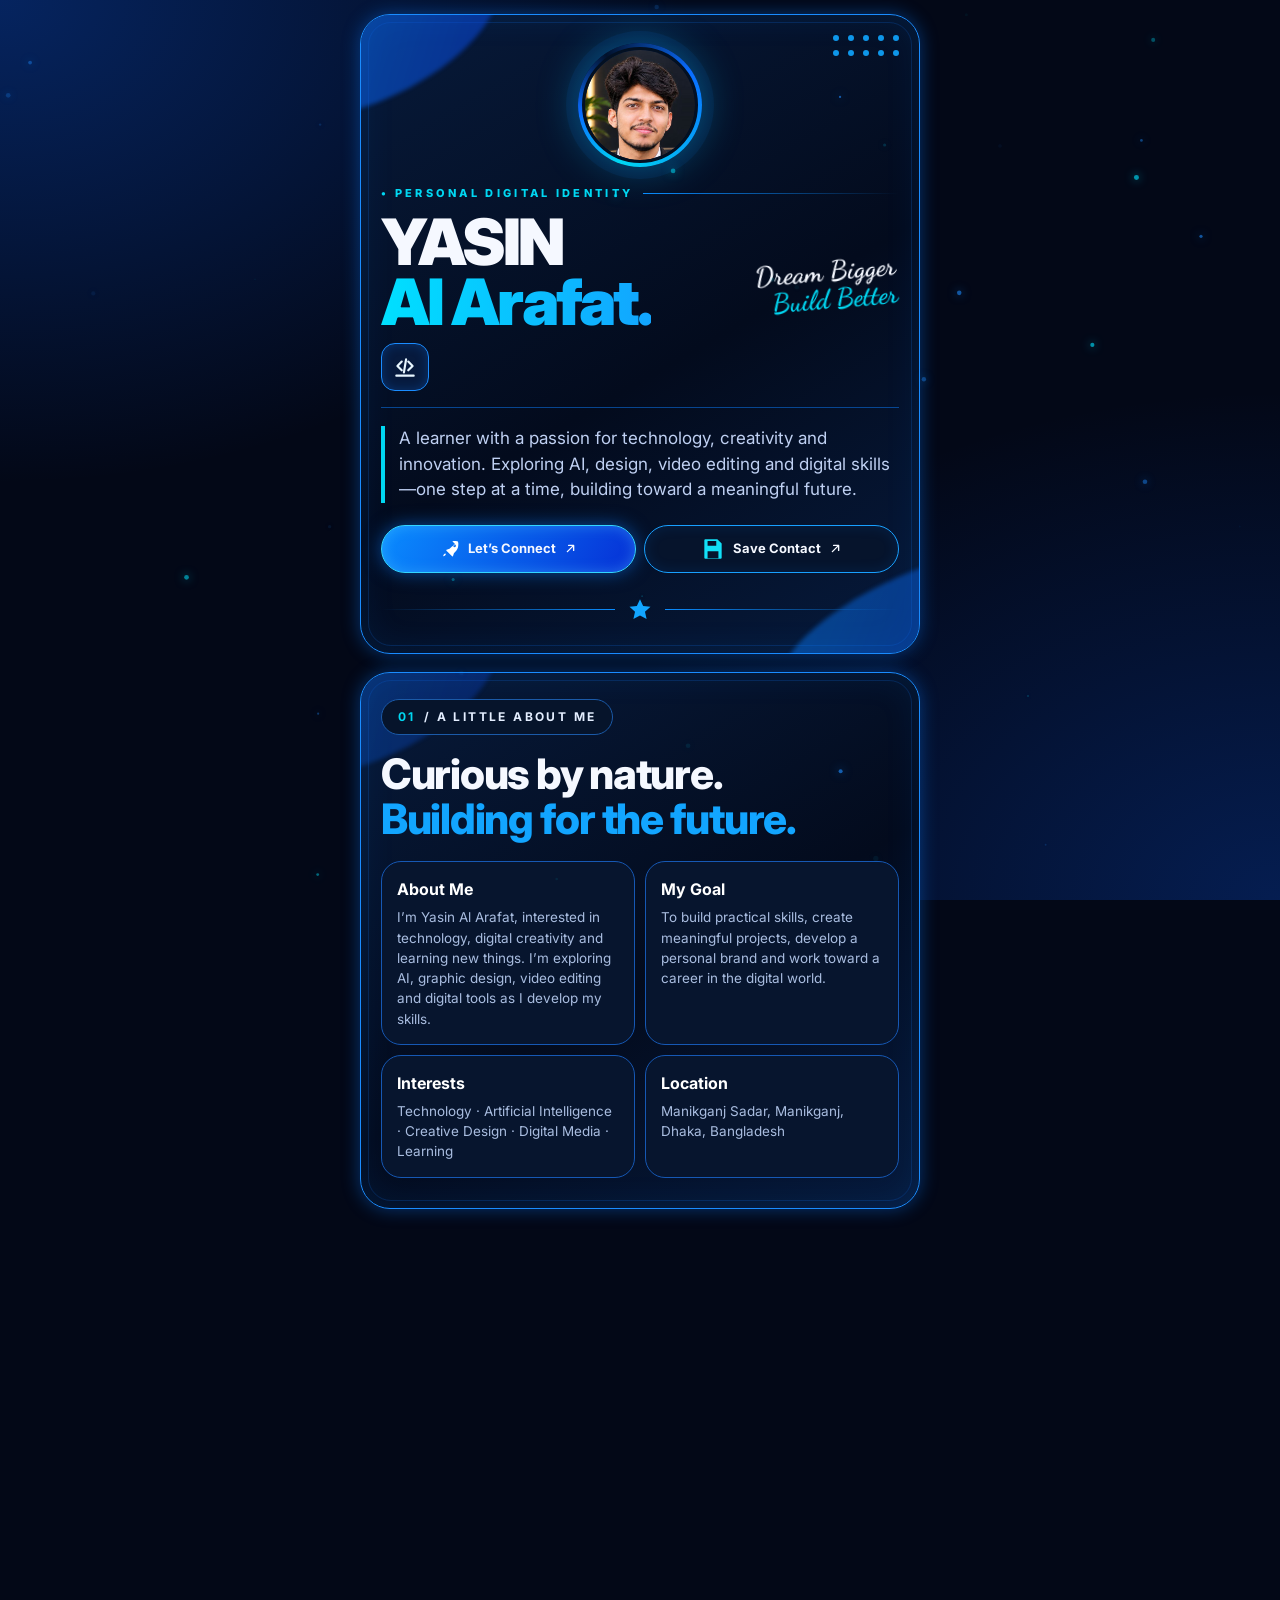
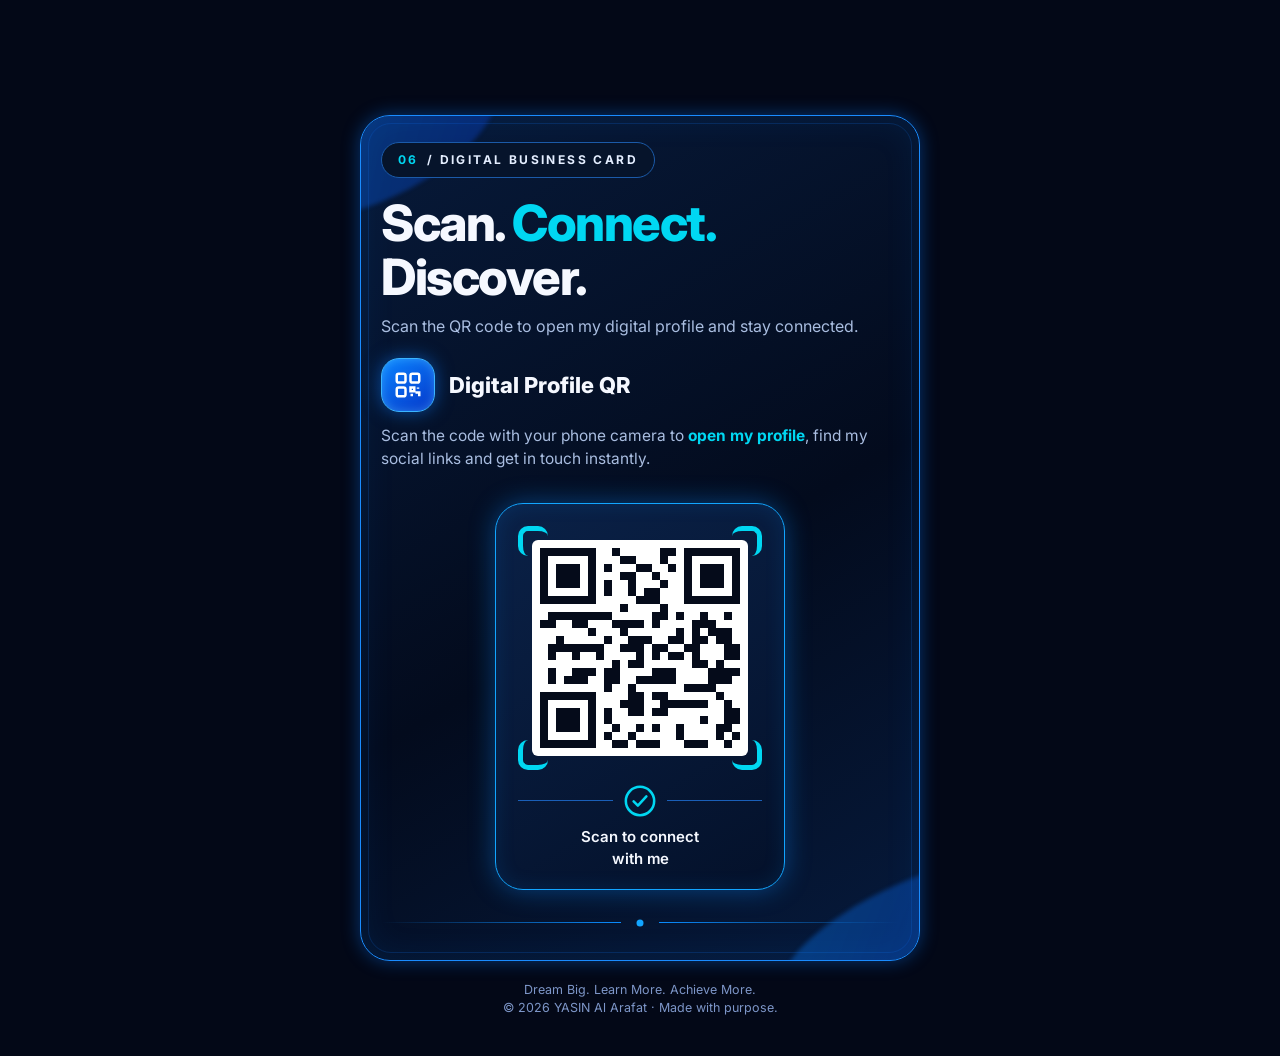
==== index.html @ b32b222a "Rename YASIN Al Arafat — Digital Profile.html to index.html" ====
<!doctype html>
<html lang="en">
<head>
<meta charset="utf-8">
<meta name="viewport" content="width=device-width, initial-scale=1, viewport-fit=cover">
<meta name="theme-color" content="#030817">
<meta name="color-scheme" content="dark">
<title>YASIN Al Arafat — Digital Profile</title>
<script>document.documentElement.className='js'</script>
<link rel="stylesheet" href="https://fonts.googleapis.com/css2?family=Inter:wght@400;500;600;700;800;900&family=Dancing+Script:wght@600;700&family=Noto+Sans+Bengali:wght@500;700&display=swap">
<style>
:root{color-scheme:dark;box-sizing:border-box;padding-top:env(safe-area-inset-top,0px);padding-bottom:env(safe-area-inset-bottom,0px);
--bg:#030817;--text:#f5f8ff;--muted:#a9bde0;--blue:#087bff;--cyan:#00d7f2;--line:#0f6be0;--r:30px}
html{scroll-behavior:smooth;scroll-padding-top:env(safe-area-inset-top,0px)}
*{box-sizing:border-box}
body{margin:0;color:var(--text);font-family:Inter,system-ui,-apple-system,"Segoe UI",Roboto,Arial,sans-serif;line-height:1.5;overflow-x:hidden;
background:radial-gradient(ellipse at 0% 0%,#0a5cf055,transparent 38%),radial-gradient(ellipse at 100% 100%,#0a58f044,transparent 40%),var(--bg);background-attachment:fixed}
a{color:inherit;text-decoration:none}button{font:inherit;color:inherit}
.wrap{width:min(560px,calc(100% - 22px));margin:0 auto;padding:14px 0 30px}
.card{position:relative;overflow:hidden;margin:0 0 18px;border:1.5px solid #1a8cff;border-radius:var(--r);
background:linear-gradient(150deg,#071a3a 0%,#030b1d 55%,#061a3c 100%);padding:26px 20px 30px;
box-shadow:0 0 18px #0a7bff66,inset 0 0 36px #0a7bff1c}
.card:before{content:"";position:absolute;inset:7px;border:1px solid #0e5dc844;border-radius:calc(var(--r) - 7px);pointer-events:none}
.wave{position:absolute;pointer-events:none;border-radius:50%;background:linear-gradient(135deg,#0a84ff,#0a3fd8);filter:blur(2px);opacity:.55}
.w1{width:260px;height:120px;left:-110px;top:-40px;transform:rotate(-28deg)}
.w2{width:300px;height:110px;right:-150px;bottom:-30px;transform:rotate(-24deg);opacity:.45}
.dots{position:absolute;right:20px;top:20px;display:grid;grid-template-columns:repeat(5,6px);gap:9px;pointer-events:none}
.dots i{width:6px;height:6px;border-radius:50%;background:#10a6ff;opacity:.9}
.z{position:relative;z-index:1}
/* hero */
.avatar-ring{width:124px;height:124px;margin:2px auto 18px;border-radius:50%;display:grid;place-items:center;
background:conic-gradient(from 200deg,#00d7f2,#0a6cff,#02112b 35%,#0a6cff 60%,#00d7f2);padding:4px;box-shadow:0 0 0 12px #0a7bff14,0 0 40px #00bfff66}
.avatar{width:100%;height:100%;border-radius:50%;background:radial-gradient(circle at 35% 25%,#13294d,#050d1f 70%);display:grid;place-items:center;border:3px solid #031022}
.avatar{overflow:hidden}.avatar img{width:100%;height:100%;object-fit:cover;border-radius:50%;display:block}
.eyebrow{display:flex;align-items:center;gap:10px;color:var(--cyan);font-weight:800;letter-spacing:.3em;font-size:11px;text-transform:uppercase}
.eyebrow:after{content:"";flex:1;height:1.5px;background:linear-gradient(90deg,#0a8cff,transparent)}
h1{margin:10px 0 0;font-size:clamp(34px,11.2vw,64px);line-height:.95;font-weight:900;letter-spacing:-.045em;flex:none}
.namerow{display:flex;align-items:flex-end;justify-content:space-between;gap:4px}
h1 span{display:block;color:var(--cyan);background:linear-gradient(90deg,#00e0ff,#12a5ff);-webkit-background-clip:text;background-clip:text;-webkit-text-fill-color:transparent}
.slogan{font-family:"Dancing Script",cursive;font-weight:700;font-size:clamp(15px,4.8vw,27px);line-height:1.05;text-align:right;transform:rotate(-5deg);margin:0 2px 18px 0;white-space:nowrap}
.slogan span{display:block;color:var(--cyan)}
.role{display:flex;align-items:center;gap:12px;font-weight:600;font-size:clamp(14px,4vw,17px);margin-top:10px;padding-bottom:16px;border-bottom:1.5px solid #0a62c8aa}
.role .ic{width:48px;height:48px;border-radius:14px;border:1.5px solid #1a8cff;background:#071a3d;display:grid;place-items:center;flex:none;box-shadow:inset 0 0 12px #0a7bff44}
.bio{border-left:4px solid var(--cyan);padding-left:14px;margin:18px 0 22px;color:#bfd0f2;font-size:clamp(14.5px,4vw,17px)}
.btns{display:grid;grid-template-columns:repeat(2,minmax(0,1fr));gap:8px}
.btn{display:flex;align-items:center;justify-content:center;gap:7px;min-width:0;white-space:nowrap;border:1.5px solid #18a0ff;border-radius:999px;padding:10px 8px;font-weight:700;font-size:13px;cursor:pointer;transition:.2s;background:#06142c;box-shadow:inset 0 0 14px #0a7bff22}
.btn:active,.btn:hover{transform:translateY(-2px);box-shadow:0 0 20px #0a7bffaa}
.btn.p{background:linear-gradient(120deg,#0a8cff,#0630d6);border-color:#33d6ff;box-shadow:0 0 18px #0a7bff88,inset 0 0 14px #5cdcff55}

.btn svg{flex:none}
.star{display:flex;align-items:center;gap:12px;margin-top:24px;color:var(--cyan)}
.star:before,.star:after{content:"";flex:1;height:1.5px;background:linear-gradient(90deg,transparent,#0a8cff)}
.star:after{background:linear-gradient(270deg,transparent,#0a8cff)}
/* sections */
.kicker{display:inline-flex;align-items:center;gap:8px;border:1.5px solid #1b5aa8;border-radius:999px;padding:8px 16px;font-size:12px;font-weight:700;letter-spacing:.2em;text-transform:uppercase;background:#06142b;color:#e4eeff}
.kicker b{color:var(--cyan);font-weight:700}
.head{display:flex;align-items:flex-start;gap:14px;margin:18px 0 6px}
.badge{width:62px;height:62px;border-radius:18px;background:linear-gradient(145deg,#0a84ff,#0636c9);display:grid;place-items:center;flex:none;box-shadow:0 0 18px #0a7bff88,inset 0 0 10px #66d6ff66;border:1px solid #3bb4ff}
h2{margin:0;font-size:clamp(30px,9vw,42px);line-height:1.08;letter-spacing:-.03em;font-weight:800}
h2 em{font-style:normal;color:#12a5ff}
.sub{color:#8fa9de;font-size:15px;margin:2px 0 0}
.grid{display:grid;grid-template-columns:repeat(2,minmax(0,1fr));gap:10px;margin-top:20px}
.tile{display:flex;align-items:center;gap:8px;min-width:0;min-height:56px;padding:9px 8px 9px 9px;border:1.5px solid #1658b4;border-radius:22px;background:linear-gradient(145deg,#0d2145,#061128);box-shadow:inset 0 0 14px #0a7bff1f;transition:.2s}
a.tile:hover,a.tile:active,button.tile:hover{border-color:#12d4ff;transform:translateY(-2px);box-shadow:0 0 16px #0a8cff66}
.tile .lg{width:44px;height:44px;border-radius:12px;display:grid;place-items:center;flex:none;overflow:hidden}
.tile .sep{width:1.5px;height:30px;background:#2a4f8c;flex:none}
.tile .nm{font-weight:700;font-size:clamp(12px,3.6vw,16px);white-space:nowrap;min-width:0;overflow:hidden;text-overflow:ellipsis}
.tile .ar{margin-left:auto;width:32px;height:32px;border-radius:50%;background:#0d2347;border:1px solid #1f4c93;display:grid;place-items:center;color:#8fd0ff;flex:none;font-size:15px}
.tile.off{opacity:.5}
.contact .tile{min-height:0;padding:7px 8px;border-radius:22px}
.contact .tile .lg{width:44px;height:44px;border-radius:13px}
.contact .tile .nm{font-size:clamp(13px,3.8vw,17px);white-space:normal;line-height:1.15}
.contact .ar{border-color:#2d66c0}
.plane{position:absolute;right:26px;top:70px;width:96px;opacity:.95;filter:drop-shadow(0 0 14px #0a8cff88)}
.foot{display:flex;align-items:center;gap:12px;margin-top:24px;color:var(--cyan)}
.foot:before,.foot:after{content:"";flex:1;height:1.5px;background:linear-gradient(90deg,transparent,#0a8cff)}
.foot:after{background:linear-gradient(270deg,transparent,#0a8cff)}
/* about */
.info{border:1.5px solid #1658b4;border-radius:20px;background:#07152e;padding:15px}
.info h3{margin:0 0 6px;font-size:16px;color:#fff}.info p{margin:0;color:var(--muted);font-size:13.5px}
/* qr */
.qrrow{display:grid;grid-template-columns:1fr;gap:18px;margin-top:20px}
.qrtitle{display:flex;align-items:center;gap:14px;font-weight:800;font-size:22px}
.qrtitle .badge{width:54px;height:54px}
.qrp{color:var(--muted);font-size:15.5px;margin:12px 0 14px}.qrp b{color:var(--cyan);font-weight:700}
.pill{display:flex;align-items:center;gap:12px;border:1.5px solid #1b5aa8;border-radius:999px;padding:11px 16px;background:#06142b;font-size:14.5px;margin-top:10px}
.pill b{color:var(--cyan);font-weight:700}
.qrbox{border:1.5px solid #12a5ff;border-radius:28px;padding:22px 22px 18px;background:linear-gradient(150deg,#0a2147,#04112a);box-shadow:0 0 26px #0a8cff66,inset 0 0 20px #0a8cff22;text-align:center;max-width:290px;margin:0 auto;width:100%}
.qrframe{position:relative;padding:14px;margin:0 auto}
.qrframe i{position:absolute;width:30px;height:30px;border:5px solid #00d7f2;border-radius:10px}
.qrframe i:nth-child(1){left:0;top:0;border-right:0;border-bottom:0}.qrframe i:nth-child(2){right:0;top:0;border-left:0;border-bottom:0}
.qrframe i:nth-child(3){left:0;bottom:0;border-right:0;border-top:0}.qrframe i:nth-child(4){right:0;bottom:0;border-left:0;border-top:0}
.qrframe svg{display:block;width:100%;background:#fff;border-radius:6px;padding:8px}
.ready{display:flex;align-items:center;gap:10px;margin:14px 0 8px;color:var(--cyan)}
.ready:before,.ready:after{content:"";flex:1;height:1.5px;background:#1a5fb8}
.qrbox p{margin:0;font-weight:600;font-size:15px}
.fnote{text-align:center;color:#7d96c8;font-size:12.5px;padding:2px 0 8px}
.toast{position:fixed;left:50%;bottom:calc(24px + env(safe-area-inset-bottom,0px));transform:translate(-50%,20px);opacity:0;pointer-events:none;background:#0e2a52;border:1px solid #2a86e0;padding:11px 18px;border-radius:14px;font-size:14px;z-index:9;transition:.25s}
.toast.on{opacity:1;transform:translate(-50%,0)}
@media(max-width:480px){.card{padding:22px 14px 26px}.tile .sep{display:none}.tile .lg{width:36px;height:36px;border-radius:10px}.tile .lg svg{max-width:80%;max-height:80%}.tile .ar{width:24px;height:24px}.tile .ar svg{width:13px;height:13px}.contact .tile{min-height:0}.contact .tile .lg{width:38px;height:38px}.badge{width:52px;height:52px}.btns .btn{font-size:12.5px;padding:10px 6px;gap:6px}.btn>svg:first-of-type{width:18px;height:18px}.btn>svg:last-of-type{width:11px;height:11px}.role{font-size:13px}.role .ic{width:40px;height:40px;border-radius:12px}.bio{font-size:13.5px}.plane{width:70px;top:64px;right:18px}}
#intro{position:fixed;inset:0;z-index:50;display:grid;place-items:center;background:radial-gradient(circle at 50% 42%,#0b2c6b,#030817 70%);animation:introOut .8s ease 2.1s forwards}
.ibox{text-align:center}
.ring{width:92px;height:92px;margin:0 auto 22px;border-radius:50%;border:4px solid #0a3d85;border-top-color:#00d7f2;border-right-color:#0a6cff;box-shadow:0 0 34px #0a8cff77;animation:spin 1s linear infinite}
.iname{font-size:30px;font-weight:900;letter-spacing:-.03em;animation:rise .8s ease .3s backwards}
.iname span{color:var(--cyan)}
.itag{font-family:"Dancing Script",cursive;font-size:21px;color:#a9d6ff;margin-top:4px;animation:rise .8s ease .7s backwards}
.js .card{opacity:0;transform:translateY(34px) scale(.98);transition:opacity .8s ease,transform .8s cubic-bezier(.2,.8,.2,1)}
.js .card.show{opacity:1;transform:none}
.card.show .tile,.card.show .info{animation:pop .6s cubic-bezier(.2,.8,.2,1) backwards;animation-delay:var(--d,0s)}
.card.show .eyebrow{animation:rise .7s ease .1s backwards}
.card.show h1{animation:rise .7s ease .25s backwards}
.card.show .slogan{animation:rise .8s ease .5s backwards}
.card.show .role{animation:rise .7s ease .6s backwards}
.card.show .bio{animation:rise .7s ease .75s backwards}
.card.show .btns{animation:rise .7s ease .9s backwards}
.avatar-ring{animation:pulse 3s ease-in-out infinite}
.dots i{animation:tw 2.4s ease-in-out infinite}.dots i:nth-child(odd){animation-delay:.7s}
.wave{animation:drift 9s ease-in-out infinite alternate}
.plane{animation:float 4s ease-in-out infinite}
.btn.p{position:relative;overflow:hidden}
.btn.p:after{content:"";position:absolute;top:0;left:-60%;width:40%;height:100%;background:linear-gradient(100deg,transparent,#ffffff55,transparent);transform:skewX(-20deg);animation:sheen 3.4s ease-in-out 2.8s infinite}
@keyframes spin{to{transform:rotate(360deg)}}
@keyframes introOut{to{opacity:0;visibility:hidden}}
@keyframes rise{from{opacity:0;translate:0 16px}}
@keyframes pop{from{opacity:0;transform:translateY(18px) scale(.94)}}
@keyframes pulse{0%,100%{box-shadow:0 0 0 10px #0a7bff14,0 0 30px #00bfff55}50%{box-shadow:0 0 0 18px #0a7bff0a,0 0 54px #00d7f2aa}}
@keyframes tw{50%{opacity:.25}}
@keyframes drift{to{translate:14px 10px}}
@keyframes float{50%{transform:translate(-6px,-9px) rotate(-3deg)}}
@keyframes sheen{0%{left:-60%}35%,100%{left:130%}}
@media(prefers-reduced-motion:reduce){*{animation-duration:.01ms!important;animation-delay:0s!important;animation-iteration-count:1!important;transition-duration:.01ms!important}#intro{display:none}}
#pt{position:fixed;inset:0;width:100%;height:100%;z-index:2;pointer-events:none}
.btn,.tile{position:relative;overflow:hidden;-webkit-tap-highlight-color:transparent;user-select:none}
.btn:active,.tile:active{transform:scale(.95)!important;transition-duration:.08s}
.rip{position:absolute;border-radius:50%;background:radial-gradient(circle,#9aeeffdd,#0a8cff66 55%,transparent 70%);transform:scale(0);animation:ripple .75s ease-out forwards;pointer-events:none}
.sp{position:fixed;width:6px;height:6px;margin:-3px 0 0 -3px;border-radius:50%;background:#00e0ff;box-shadow:0 0 9px #00d7f2,0 0 16px #0a8cff;pointer-events:none;z-index:40;animation:spark .7s ease-out forwards}
.go .ar,.go>svg:last-of-type{animation:arrowgo .55s ease}
.go .lg{animation:logo .55s ease}
.caret{display:inline-block;width:2px;height:1em;background:var(--cyan);margin-left:2px;vertical-align:-.12em;animation:blink .7s steps(1) infinite}
@keyframes ripple{to{transform:scale(1);opacity:0}}
@keyframes spark{to{transform:translate(var(--x),var(--y)) scale(0);opacity:0}}
@keyframes arrowgo{40%{transform:translate(8px,-8px) rotate(20deg);opacity:0}60%{transform:translate(-8px,8px);opacity:0}100%{transform:none;opacity:1}}
@keyframes logo{40%{transform:scale(1.2) rotate(-8deg)}100%{transform:none}}
@keyframes blink{50%{opacity:0}}
#sbar{position:fixed;left:0;right:0;top:env(safe-area-inset-top,0px);height:3px;z-index:45;transform-origin:0 50%;transform:scaleX(0);background:linear-gradient(90deg,#00d7f2,#0a6cff,#8a3cff);box-shadow:0 0 10px #00d7f2;pointer-events:none}
.js .card.above{transform:translateY(-34px) scale(.98)}
.avatar-ring{translate:0 calc(var(--sy,0)*-.06px)}
.dots{translate:0 calc(var(--sy,0)*.04px)}
.wave{rotate:calc(var(--sy,0)*.004deg)}
.iav{position:relative;width:132px;height:132px;margin:0 auto 22px}.iav img{position:absolute;inset:11px;width:calc(100% - 22px);height:calc(100% - 22px);border-radius:50%;object-fit:cover;box-shadow:0 0 30px #0a8cff88;animation:rise .8s ease .1s backwards}.iav .ring{position:absolute;inset:0;width:auto;height:auto;margin:0}
.namerow{position:relative;min-height:104px;cursor:pointer;-webkit-tap-highlight-color:transparent}
.sigbox{position:absolute;left:50%;top:50%;width:80%;max-width:340px;transform:translate(-50%,-50%);opacity:0;pointer-events:none;z-index:2}
.sigbox img{display:block;width:100%;height:auto;filter:drop-shadow(0 0 6px #00d7f2) drop-shadow(0 0 14px #0a8cff88);-webkit-mask:linear-gradient(90deg,#000 85%,transparent) left center/0% 100% no-repeat;mask:linear-gradient(90deg,#000 85%,transparent) left center/0% 100% no-repeat}
.namerow.signing .sigbox{opacity:1}
.namerow.signing .sigbox img{animation:wipe 2.2s cubic-bezier(.4,.1,.3,1) both}
.namerow.reveal .sigbox{animation:sigOut .8s ease forwards}
.js .namerow:not(.reveal):not(.done) h1,.js .namerow:not(.reveal):not(.done) .slogan{opacity:0;animation:failsafe 0s 9s forwards}
.namerow h1{transform-origin:left center}
.namerow.reveal h1{animation:nameIn 1s cubic-bezier(.2,.8,.2,1) backwards}
.namerow.reveal .slogan{animation:rise .8s ease .5s backwards}
@keyframes wipe{0%{-webkit-mask-size:0% 100%;mask-size:0% 100%}30%{-webkit-mask-size:35% 100%;mask-size:35% 100%}38%{-webkit-mask-size:36% 100%;mask-size:36% 100%}72%{-webkit-mask-size:92% 100%;mask-size:92% 100%}80%{-webkit-mask-size:94% 100%;mask-size:94% 100%}100%{-webkit-mask-size:135% 100%;mask-size:135% 100%}}
@keyframes sigOut{to{opacity:0;filter:blur(7px);transform:translate(-50%,-54%) scale(1.06)}}
@keyframes nameIn{from{opacity:0;transform:scale(1.1);filter:blur(10px)}}
@keyframes failsafe{to{opacity:1}}
</style>
</head>
<body>
<div id="intro"><div class="ibox"><div class="iav"><img id="iimg" alt=""><div class="ring"></div></div><div class="iname">YASIN <span>Al Arafat.</span></div><div class="itag">Dream Bigger · Build Better</div></div></div>
<svg width="0" height="0" style="position:absolute" aria-hidden="true">
<defs>
<linearGradient id="ig" x1="0" y1="1" x2="1" y2="0"><stop offset="0" stop-color="#feda75"/><stop offset=".3" stop-color="#fa7e1e"/><stop offset=".55" stop-color="#d62976"/><stop offset=".8" stop-color="#962fbf"/><stop offset="1" stop-color="#4f5bd5"/></linearGradient>
<symbol id="arr" viewBox="0 0 24 24"><path d="M7 17 17 7M9 7h8v8" fill="none" stroke="currentColor" stroke-width="2.2" stroke-linecap="round" stroke-linejoin="round"/></symbol>
</defs>
</svg>

<canvas id="pt"></canvas>
<div id="sbar"></div>
<div class="wrap">

<!-- 01 HERO -->
<section class="card" id="home">
<div class="wave w1"></div><div class="wave w2"></div>
<div class="dots"><i></i><i></i><i></i><i></i><i></i><i></i><i></i><i></i><i></i><i></i></div>
<div class="z">
<div class="avatar-ring"><div class="avatar"><img src="[data-uri]" alt="Yasin Al Arafat"></div></div>
<div class="eyebrow">• Personal Digital Identity</div>
<div class="namerow"><div class="sigbox" aria-hidden="true"><img alt="" src="[data-uri]"></div><h1>YASIN<span>Al Arafat.</span></h1><div class="slogan">Dream Bigger<span>Build Better</span></div></div>
<div class="role"><span class="ic"><svg width="26" height="26" viewBox="0 0 24 24" fill="none" stroke="#e8f6ff" stroke-width="2" stroke-linecap="round" stroke-linejoin="round"><path d="m9 8-4 4 4 4M15 8l4 4-4 4M13 6l-2 12" transform="translate(0 -1)"/><path d="M4 20h16"/></svg></span><span><span id="ty">Aspiring Digital Creator · Tech &amp; AI Enthusiast</span><span id="caret" class="caret" style="display:none"></span><span id="rest" style="visibility:hidden"></span></span></div>
<p class="bio">A learner with a passion for technology, creativity and innovation. Exploring AI, design, video editing and digital skills—one step at a time, building toward a meaningful future.</p>
<div class="btns">
<a class="btn p" href="#contact"><svg width="22" height="22" viewBox="0 0 24 24" fill="#fff"><path d="M14.5 3.5c3.2-.6 5.4-.3 6 .3.6.6.9 2.800.3 6-.4 2-1.500 3.800-3 5.300l-1.500 1.500-1.100 3.200c-.1.400-.6.500-.9.200l-2.300-2.300-1.600-1.600-2.300-2.300c-.3-.3-.2-.8.200-.9l3.200-1.100 1.500-1.500c1.500-1.500 3.300-2.600 5.300-3zM15.500 8.500a1.500 1.500 0 1 0 3 0 1.500 1.500 0 0 0-3 0zM7 17c-1.200.2-2.200 1.200-2.500 3 1.800-.3 2.800-1.300 3-2.500z"/></svg>Let’s Connect <svg width="15" height="15"><use href="#arr"/></svg></a>
<button class="btn bn" id="saveBtn" type="button"><svg width="26" height="26" viewBox="0 0 24 24" fill="#12e0f7"><path d="M5 3h11l4 4v13a1 1 0 0 1-1 1H5a1 1 0 0 1-1-1V4a1 1 0 0 1 1-1zm2 1.500V9h8V4.500zM7 14v6.500h10V14z"/><rect x="9" y="16" width="6" height="2" rx="1" fill="#06142c"/></svg>Save Contact <svg width="15" height="15"><use href="#arr"/></svg></button>
</div>
<div class="star"><svg width="26" height="26" viewBox="0 0 24 24" fill="#12a5ff"><path d="m12 2 2.900 6.300 6.800.7-5.100 4.600 1.500 6.800L12 17l-6.100 3.400 1.500-6.800L2.300 9l6.800-.7z"/></svg></div>
</div>
</section>

<!-- 01 ABOUT -->
<section class="card" id="about">
<div class="wave w1" style="opacity:.3"></div>
<div class="z">
<span class="kicker"><b>01</b> / A little about me</span>
<h2 style="margin-top:16px">Curious by nature.<br><em>Building for the future.</em></h2>
<div class="grid">
<div class="info"><h3>About Me</h3><p>I’m Yasin Al Arafat, interested in technology, digital creativity and learning new things. I’m exploring AI, graphic design, video editing and digital tools as I develop my skills.</p></div>
<div class="info"><h3>My Goal</h3><p>To build practical skills, create meaningful projects, develop a personal brand and work toward a career in the digital world.</p></div>
<div class="info"><h3>Interests</h3><p>Technology · Artificial Intelligence · Creative Design · Digital Media · Learning</p></div>
<div class="info"><h3>Location</h3><p>Manikganj Sadar, Manikganj, Dhaka, Bangladesh</p></div>
</div>
</div>
</section>

<!-- 02 SOCIAL -->
<section class="card" id="social">
<div class="wave w1" style="opacity:.35"></div>
<div class="z">
<span class="kicker"><b>02</b> / Find me online</span>
<div class="head"><span class="badge"><svg width="34" height="34" viewBox="0 0 24 24" fill="none" stroke="#fff" stroke-width="2.200" stroke-linecap="round"><path d="M10 14a4.500 4.500 0 0 0 6.400 0l3-3a4.500 4.500 0 0 0-6.400-6.400l-1 1M14 10a4.500 4.500 0 0 0-6.400 0l-3 3a4.500 4.500 0 0 0 6.400 6.400l1-1"/></svg></span>
<div><h2>Social <em style="color:#12c4ff">Connections</em></h2></div></div>
<p class="sub">Available social links open your profiles. More networks can be added whenever you like.</p>
<div class="grid">
<a class="tile" href="https://www.facebook.com/share/1AK2K56yq4/" target="_blank" rel="noopener"><span class="lg" style="background:#0a6cff"><svg width="30" height="30" viewBox="0 0 24 24" fill="#fff"><path d="M14 8V6.500c0-.7.200-1 1.100-1H17V2h-2.800C11.300 2 10 3.700 10 6v2H8v3.500h2V22h4v-10.500h2.700L17 8z"/></svg></span><span class="sep"></span><span class="nm">Facebook</span><span class="ar"><svg width="16" height="16"><use href="#arr"/></svg></span></a>
<a class="tile" href="https://www.instagram.com/tox.ninja?lqvp=MXRqenZwNGNoZWtpcg==" target="_blank" rel="noopener"><span class="lg" style="background:url('data:image/svg+xml;utf8,') ,#d62976"><svg width="44" height="44" viewBox="0 0 44 44"><rect width="44" height="44" fill="url(#ig)"/><rect x="10" y="10" width="24" height="24" rx="7" fill="none" stroke="#fff" stroke-width="2.800"/><circle cx="22" cy="22" r="5.500" fill="none" stroke="#fff" stroke-width="2.800"/><circle cx="29.500" cy="14.500" r="1.800" fill="#fff"/></svg></span><span class="sep"></span><span class="nm">Instagram</span><span class="ar"><svg width="16" height="16"><use href="#arr"/></svg></span></a>
<a class="tile" href="https://www.tiktok.com/@tox.ninja1?_r=1&amp;_t=ZS-9Bbh54ozWbc" target="_blank" rel="noopener"><span class="lg" style="background:#050505"><svg width="28" height="28" viewBox="0 0 24 24"><path d="M16.500 3c.3 2.300 1.600 3.700 4 3.900v3c-1.400.1-2.700-.3-4-1.100v6.200c0 5-5.400 6.800-8.400 3.900-2.100-2.100-1.800-6.100 1.400-7.500.7-.3 1.500-.4 2.200-.3v3.200c-.8-.2-1.700-.1-2.200.6-.8 1 -.2 2.600 1.100 2.800 1.100.2 2.100-.6 2.100-1.800V3z" fill="#25f4ee" transform="translate(-.8 -.6)"/><path d="M16.500 3c.3 2.300 1.600 3.700 4 3.900v3c-1.400.1-2.700-.3-4-1.100v6.200c0 5-5.400 6.800-8.400 3.900-2.100-2.100-1.800-6.100 1.400-7.500.7-.3 1.500-.4 2.200-.3v3.200c-.8-.2-1.700-.1-2.200.6-.8 1-.2 2.600 1.100 2.800 1.100.2 2.100-.6 2.100-1.800V3z" fill="#fe2c55" transform="translate(.8 .6)"/><path d="M16.500 3c.3 2.300 1.600 3.700 4 3.900v3c-1.400.1-2.700-.3-4-1.100v6.200c0 5-5.400 6.800-8.400 3.900-2.100-2.100-1.800-6.100 1.400-7.500.7-.3 1.500-.4 2.200-.3v3.200c-.8-.2-1.700-.1-2.200.6-.8 1-.2 2.600 1.100 2.800 1.100.2 2.100-.6 2.100-1.800V3z" fill="#fff"/></svg></span><span class="sep"></span><span class="nm">TikTok</span><span class="ar"><svg width="16" height="16"><use href="#arr"/></svg></span></a>
<a class="tile" href="https://www.youtube.com/@KoutuhEx" target="_blank" rel="noopener"><span class="lg" style="background:#f00"><svg width="26" height="26" viewBox="0 0 24 24" fill="#fff"><path d="M8 5.500v13l11-6.500z"/></svg></span><span class="sep"></span><span class="nm">YouTube</span><span class="ar"><svg width="16" height="16"><use href="#arr"/></svg></span></a>
<a class="tile" href="https://www.linkedin.com/in/md-yasin-042317438?utm_source=share_via&amp;utm_content=profile&amp;utm_medium=member_android" target="_blank" rel="noopener"><span class="lg" style="background:#0a74c9;color:#fff;font-weight:900;font-size:24px;letter-spacing:-.05em">in</span><span class="sep"></span><span class="nm">LinkedIn</span><span class="ar"><svg width="16" height="16"><use href="#arr"/></svg></span></a>
<a class="tile" href="https://t.me/mdy725" target="_blank" rel="noopener"><span class="lg" style="background:#1b9cf0"><svg width="28" height="28" viewBox="0 0 24 24" fill="#fff"><path d="M21 4 3 11l5.500 2L18 7l-8 7.500V19l3-3 4.500 3.300z"/></svg></span><span class="sep"></span><span class="nm">Telegram</span><span class="ar"><svg width="16" height="16"><use href="#arr"/></svg></span></a>
<div class="tile off"><span class="lg" style="background:#050505"><svg width="24" height="24" viewBox="0 0 24 24" fill="#fff"><path d="M17.800 3h3.100l-6.800 7.700L22 21h-6.200l-4.800-6.300L5.500 21H2.400l7.200-8.300L2 3h6.400l4.400 5.800zm-1.100 16.200h1.700L7.400 4.700H5.600z"/></svg></span><span class="sep"></span><span class="nm">X / Twitter</span><span class="ar"><svg width="16" height="16"><use href="#arr"/></svg></span></div>
<div class="tile off"><span class="lg" style="background:#5865f2"><svg width="30" height="30" viewBox="0 0 24 24" fill="#fff"><path d="M19.300 5.300A16 16 0 0 0 15.400 4l-.5 1a14 14 0 0 0-3.800 0l-.5-1a16 16 0 0 0-3.900 1.300C4.200 9 3.500 12.600 3.800 16.100a16 16 0 0 0 4.800 2.400l1-1.600c-.6-.2-1.100-.5-1.600-.8l.4-.3a11 11 0 0 0 9.200 0l.4.300c-.5.300-1 .6-1.600.8l1 1.600a16 16 0 0 0 4.800-2.400c.4-4-.7-7.500-2.900-10.800zM9.500 14c-.9 0-1.600-.8-1.600-1.800s.7-1.800 1.600-1.800 1.600.8 1.600 1.800-.7 1.800-1.600 1.800zm5 0c-.9 0-1.600-.8-1.600-1.800s.7-1.800 1.600-1.800 1.600.8 1.600 1.800-.7 1.800-1.600 1.800z"/></svg></span><span class="sep"></span><span class="nm">Discord</span><span class="ar"><svg width="16" height="16"><use href="#arr"/></svg></span></div>
<div class="tile off"><span class="lg" style="background:#050505"><svg width="30" height="30" viewBox="0 0 24 24" fill="#fff"><path d="M12 2a10 10 0 0 0-3.200 19.500c.5.100.7-.2.700-.5v-1.800c-2.800.6-3.400-1.200-3.400-1.200-.5-1.200-1.100-1.500-1.100-1.500-.9-.6.100-.6.100-.6 1 .1 1.500 1 1.500 1 .9 1.500 2.400 1.100 3 .8.100-.7.400-1.100.7-1.400-2.200-.3-4.600-1.100-4.600-5 0-1.100.4-2 1-2.700-.1-.3-.4-1.300.1-2.700 0 0 .8-.3 2.800 1a9.500 9.500 0 0 1 5 0c1.900-1.300 2.800-1 2.800-1 .6 1.400.2 2.400.1 2.700.6.700 1 1.600 1 2.700 0 3.900-2.400 4.700-4.600 5 .4.300.7.900.7 1.800v2.700c0 .3.200.6.700.5A10 10 0 0 0 12 2z"/></svg></span><span class="sep"></span><span class="nm">GitHub</span><span class="ar"><svg width="16" height="16"><use href="#arr"/></svg></span></div>
<div class="tile off"><span class="lg" style="background:#050505"><svg width="28" height="28" viewBox="0 0 24 24" fill="none" stroke="#fff" stroke-width="2" stroke-linecap="round"><path d="M17.500 11.500c-.3-3-2.100-4.500-5-4.500-3 0-5 2-5 5s2 5 5 5c2.500 0 3.800-1.200 3.800-2.800 0-2.500-3.600-2.800-5-1.600-1 .9-.3 2.200 1.100 2.200 2 0 2.800-1.800 2.800-4M12.500 3C6 3 3.500 7 3.500 12s2.500 9 9 9 9-3.500 9-9"/></svg></span><span class="sep"></span><span class="nm">Threads</span><span class="ar"><svg width="16" height="16"><use href="#arr"/></svg></span></div>
</div>
<div class="foot"><svg width="30" height="30" viewBox="0 0 24 24" fill="none" stroke="currentColor" stroke-width="1.500"><circle cx="12" cy="12" r="9.500"/><ellipse cx="12" cy="12" rx="4" ry="9.500"/><path d="M2.500 12h19M4 7h16M4 17h16"/></svg></div>
</div>
</section>

<!-- 03 CONTACT -->
<section class="card contact" id="contact">
<div class="wave w1" style="opacity:.4"></div><div class="wave w2" style="opacity:.4"></div>
<svg class="plane" viewBox="0 0 100 80" aria-hidden="true"><path d="M96 4 4 34l26 9 10 26 14-16 20 14z" fill="#12a5ff"/><path d="M96 4 30 43l10 26 14-16z" fill="#0a5cf0"/><path d="M96 4 30 43l24 10z" fill="#5fd4ff"/></svg>
<div class="z">
<span class="kicker"><b>03</b> / Get in touch</span>
<h2 style="margin-top:18px;font-size:clamp(38px,12vw,54px)">Let’s <em style="color:#12a5ff">Connect.</em></h2>
<p class="sub" style="font-size:clamp(16px,4.4vw,20px);margin-top:10px">Feel free to reach out to me anytime!</p>
<div style="width:90px;height:5px;border-radius:9px;background:linear-gradient(90deg,#00d7f2,#0a6cff);margin-top:18px"></div>
<div class="grid">
<a class="tile" href="tel:+8801601455000"><span class="lg" style="background:linear-gradient(145deg,#0a62f0,#0834b5)"><svg width="30" height="30" viewBox="0 0 24 24" fill="#5fd9ff"><path d="M6.600 10.800a15 15 0 0 0 6.600 6.600l2.200-2.200a1 1 0 0 1 1-.2c1.100.4 2.300.6 3.600.6a1 1 0 0 1 1 1V20a1 1 0 0 1-1 1A17 17 0 0 1 3 4a1 1 0 0 1 1-1h3.500a1 1 0 0 1 1 1c0 1.300.2 2.500.6 3.600a1 1 0 0 1-.2 1z"/></svg></span><span class="nm">Call Me</span><span class="ar"><svg width="16" height="16"><use href="#arr"/></svg></span></a>
<a class="tile" href="https://wa.me/8801601455000" target="_blank" rel="noopener"><span class="lg" style="background:#16c35a"><svg width="34" height="34" viewBox="0 0 24 24" fill="none" stroke="#fff" stroke-width="1.800" stroke-linejoin="round"><path d="M12 3.500a8.500 8.500 0 0 0-7.300 12.800L3.500 20.500l4.300-1.100A8.500 8.500 0 1 0 12 3.500z"/><path d="M9 8.500c-.5.700-.4 1.800.7 3.300 1.200 1.600 2.600 2.500 3.800 2.800.8.200 1.500-.4 1.700-1l-1.800-1-.8.800c-.9-.4-1.800-1.300-2.200-2.300l.7-.8-.9-1.900z" fill="#fff" stroke="none"/></svg></span><span class="nm">WhatsApp</span><span class="ar"><svg width="16" height="16"><use href="#arr"/></svg></span></a>
<a class="tile" href="mailto:yasinfo725@gmail.com"><span class="lg" style="background:linear-gradient(145deg,#2a5cff,#1630bd)"><svg width="32" height="32" viewBox="0 0 24 24"><rect x="3" y="5.500" width="18" height="13" rx="2.500" fill="#c9deff"/><path d="m4 7.500 8 6 8-6" fill="none" stroke="#2a5cff" stroke-width="1.800" stroke-linecap="round" stroke-linejoin="round"/></svg></span><span class="nm">Email Me</span><span class="ar"><svg width="16" height="16"><use href="#arr"/></svg></span></a>
<button class="tile" id="shareBtn" type="button" style="text-align:left;cursor:pointer"><span class="lg" style="background:linear-gradient(145deg,#8a3cff,#4420b4)"><svg width="30" height="30" viewBox="0 0 24 24" fill="#f0c9ff" stroke="#f0c9ff" stroke-width="1.500" stroke-linecap="round"><circle cx="17.500" cy="5.500" r="2.800"/><circle cx="6" cy="12" r="2.800"/><circle cx="17.500" cy="18.500" r="2.800"/><path d="m8.500 10.700 6.500-3.900M8.500 13.300l6.500 3.900" fill="none"/></svg></span><span class="nm">Share Profile</span><span class="ar"><svg width="16" height="16"><use href="#arr"/></svg></span></button>
</div>
<div class="foot"><svg width="40" height="30" viewBox="0 0 40 30" fill="none" stroke="currentColor" stroke-width="1.800" stroke-linejoin="round"><path d="m2 12 5-7 8 2 6-1 5 4 5-4 7 6-4 6-4-1-2 3-5-3-3 4-5-2-3 3-7-6z" transform="translate(0 2) scale(.95)"/></svg></div>
</div>
</section>

<!-- 04 SKILLS -->
<section class="card" id="skills">
<div class="z">
<span class="kicker"><b>04</b> / What I’m exploring</span>
<h2 style="margin-top:16px">Skills &amp; <em>Interests</em></h2>
<div class="grid">
<div class="info"><h3>AI &amp; Technology</h3><p>Exploring useful AI tools and digital technology.</p></div>
<div class="info"><h3>Graphic Design</h3><p>Learning visual design, layouts and creative communication.</p></div>
<div class="info"><h3>Video Editing</h3><p>Interested in editing and storytelling through video.</p></div>
<div class="info"><h3>Digital Marketing</h3><p>Discovering online branding, content and promotion.</p></div>
</div>
</div>
</section>

<!-- 05 PORTFOLIO -->
<section class="card" id="portfolio">
<div class="z">
<span class="kicker"><b>05</b> / My work</span>
<h2 style="margin-top:16px">Portfolio &amp; <em>Projects</em></h2>
<div class="grid" style="grid-template-columns:1fr">
<div class="info"><div style="font-size:11px;letter-spacing:.14em;color:var(--cyan);font-weight:700;text-transform:uppercase">In progress</div><h3 style="margin-top:6px">My Creative Journey</h3><p>Projects and experiments will be showcased here as I continue learning and creating.</p></div>
<div class="info"><div style="font-size:11px;letter-spacing:.14em;color:var(--cyan);font-weight:700;text-transform:uppercase">Coming soon</div><h3 style="margin-top:6px">AI Creations</h3><p>A collection of AI-assisted creative experiments and ideas.</p></div>
<div class="info"><div style="font-size:11px;letter-spacing:.14em;color:var(--cyan);font-weight:700;text-transform:uppercase">Coming soon</div><h3 style="margin-top:6px">Design &amp; Video Projects</h3><p>Graphic design and video editing samples will be added when ready.</p></div>
</div>
</div>
</section>

<!-- 06 QR -->
<section class="card" id="card">
<div class="wave w1" style="opacity:.35"></div><div class="wave w2" style="opacity:.35"></div>
<div class="z">
<span class="kicker"><b>06</b> / Digital business card</span>
<h2 style="margin-top:18px;font-size:clamp(34px,10.5vw,50px)">Scan. <em style="color:#00d7f2">Connect.</em> Discover.</h2>
<p class="sub" style="font-size:16px;margin-top:10px;color:#a9bde0">Scan the QR code to open my digital profile and stay connected.</p>
<div class="qrrow">
<div>
<div class="qrtitle"><span class="badge"><svg width="30" height="30" viewBox="0 0 24 24" fill="none" stroke="#fff" stroke-width="2"><rect x="3" y="3" width="7" height="7" rx="1.500"/><rect x="14" y="3" width="7" height="7" rx="1.500"/><rect x="3" y="14" width="7" height="7" rx="1.500"/><path d="M14 14h3v3h-3zM20 14v1M14 20h2M18 18h3v3"/></svg></span>Digital Profile QR</div>
<p class="qrp">Scan the code with your phone camera to <b>open my profile</b>, find my social links and get in touch instantly.</p>
</div>
<div class="qrbox">
<div class="qrframe"><i></i><i></i><i></i><i></i><svg id="qr" viewBox="0 0 25 25" shape-rendering="crispEdges"></svg></div>
<div class="ready"><svg width="34" height="34" viewBox="0 0 24 24" fill="none" stroke="currentColor" stroke-width="1.800"><circle cx="12" cy="12" r="10"/><path d="m7.500 12.300 3 3 6-6.500" stroke-linecap="round" stroke-linejoin="round"/></svg></div>
<p>Scan to connect<br>with me</p>
</div>
</div>
<div class="star" style="margin-top:26px"><svg width="14" height="14" viewBox="0 0 24 24" fill="#12a5ff"><circle cx="12" cy="12" r="6"/></svg></div>
</div>
</section>

<div class="fnote">Dream Big. Learn More. Achieve More.<br>© <span id="yr"></span> YASIN Al Arafat · Made with purpose.</div>
</div>
<div class="toast" id="toast"></div>

<script>
(function(){
var toast=document.getElementById('toast');
function say(m){toast.textContent=m;toast.classList.add('on');setTimeout(function(){toast.classList.remove('on')},2400)}
document.getElementById('yr').textContent=new Date().getFullYear();
var _a=document.querySelector('.avatar img'),_i=document.getElementById('iimg');if(_a&&_i)_i.src=_a.src;
var RM=window.matchMedia&&matchMedia('(prefers-reduced-motion: reduce)').matches;
document.addEventListener('pointerdown',function(e){
var el=e.target.closest&&e.target.closest('.btn,.tile:not(.off)');if(!el)return;
var r=el.getBoundingClientRect(),sz=Math.max(r.width,r.height)*2,p=document.createElement('span');
p.className='rip';p.style.cssText='width:'+sz+'px;height:'+sz+'px;left:'+(e.clientX-r.left-sz/2)+'px;top:'+(e.clientY-r.top-sz/2)+'px';
el.appendChild(p);setTimeout(function(){p.remove()},800);
el.classList.add('go');setTimeout(function(){el.classList.remove('go')},600);
if(!RM){for(var i=0;i<9;i++){var s=document.createElement('i'),a=Math.PI*2*i/9+Math.random()*.5,d=28+Math.random()*30;s.className='sp';s.style.left=e.clientX+'px';s.style.top=e.clientY+'px';s.style.setProperty('--x',Math.cos(a)*d+'px');s.style.setProperty('--y',Math.sin(a)*d+'px');document.body.appendChild(s);(function(n){setTimeout(function(){n.remove()},800)})(s)}}
try{navigator.vibrate&&navigator.vibrate(12)}catch(x){}
});
var ty=document.getElementById('ty'),rs=document.getElementById('rest'),cr=document.getElementById('caret');
if(ty&&!RM){var full=ty.textContent;ty.textContent='';rs.textContent=full;var k=0;setTimeout(function(){cr.style.display='inline-block';var t=setInterval(function(){k++;ty.textContent=full.slice(0,k);rs.textContent=full.slice(k);if(k>=full.length){clearInterval(t);setTimeout(function(){cr.style.display='none'},1500)}},55)},2300)}
(function(){var c=document.getElementById('pt');if(!c||RM)return;var x=c.getContext('2d'),W,H,P=[],D=Math.min(window.devicePixelRatio||1,2);
function rz(){W=innerWidth;H=innerHeight;c.width=W*D;c.height=H*D;x.setTransform(D,0,0,D,0,0)}rz();addEventListener('resize',rz);
for(var i=0;i<36;i++)P.push({x:Math.random()*W,y:Math.random()*H,r:Math.random()*2+.8,v:Math.random()*.35+.12,s:Math.random()*6.28,c:Math.random()<.5?'0,215,242':'30,140,255'});
function f(){if(!document.hidden){x.clearRect(0,0,W,H);for(var i=0;i<P.length;i++){var p=P[i];p.y-=p.v;p.s+=.01;p.x+=Math.sin(p.s)*.25;if(p.y<-6){p.y=H+6;p.x=Math.random()*W}x.beginPath();x.fillStyle='rgba('+p.c+','+(.35+.3*Math.sin(p.s*2))+')';x.shadowBlur=10;x.shadowColor='rgb('+p.c+')';x.arc(p.x,p.y,p.r,0,6.283);x.fill()}}requestAnimationFrame(f)}f()})();
var nr=document.querySelector('.namerow'),sT=[];
function sigRun(){if(!nr)return;sT.forEach(clearTimeout);sT=[];nr.classList.remove('reveal','done','signing');
if(RM){nr.classList.add('reveal','done');return}
void nr.offsetWidth;nr.classList.add('signing');
sT.push(setTimeout(function(){nr.classList.add('reveal')},2500));
sT.push(setTimeout(function(){nr.classList.remove('signing');nr.classList.add('done')},3700))}
if(nr){if(RM)sigRun();else setTimeout(sigRun,2500);nr.addEventListener('click',function(){if(nr.classList.contains('done'))sigRun()})}
var cards=[].slice.call(document.querySelectorAll('.card'));
cards.forEach(function(c){[].slice.call(c.querySelectorAll('.grid>*')).forEach(function(e,i){e.style.setProperty('--d',(i*.07+.15)+'s')})});
function go(){if(!('IntersectionObserver' in window)){cards.forEach(function(c){c.classList.add('show')});return}
var io=new IntersectionObserver(function(es){es.forEach(function(e){var t=e.target;if(e.intersectionRatio>=.08){t.classList.remove('above');t.classList.add('show')}else{t.classList.remove('show');t.classList.toggle('above',e.boundingClientRect.top<0)}})},{threshold:[0,.08,.2]});cards.forEach(function(c){io.observe(c)})}
setTimeout(go,1700);
var bar=document.getElementById('sbar'),tk=false;
function sc(){var y=window.scrollY||0,h=document.documentElement.scrollHeight-innerHeight;if(bar)bar.style.transform='scaleX('+(h>0?Math.min(1,y/h):0)+')';if(!RM)document.documentElement.style.setProperty('--sy',y);tk=false}
addEventListener('scroll',function(){if(!tk){tk=true;requestAnimationFrame(sc)}},{passive:true});sc();
/* decorative QR placeholder (not scannable) */
var q=document.getElementById('qr'),n=25,s=7,h='',m=[];
function fin(x,y){return(x<8&&y<8)||(x>16&&y<8)||(x<8&&y>16)}
function ring(ox,oy){var o='';for(var i=0;i<7;i++)for(var j=0;j<7;j++){var e=i==0||j==0||i==6||j==6||(i>1&&i<5&&j>1&&j<5);if(e)o+='<rect x="'+(ox+j)+'" y="'+(oy+i)+'" width="1" height="1"/>'}return o}
for(var y=0;y<n;y++)for(var x=0;x<n;x++){if(fin(x,y))continue;s=(s*9301+49297)%233280;if(s/233280>.52)h+='<rect x="'+x+'" y="'+y+'" width="1" height="1"/>'}
q.innerHTML='<g fill="#050b1a">'+h+ring(0,0)+ring(18,0)+ring(0,18)+'</g>';
/* share */
document.getElementById('shareBtn').addEventListener('click',function(){
var d={title:'YASIN Al Arafat — Digital Profile',text:'Connect with YASIN Al Arafat',url:location.href.split('#')[0]};
try{if(navigator.share){navigator.share(d).catch(function(){});return}}catch(e){}
try{navigator.clipboard.writeText(d.url).then(function(){say('Profile link copied!')},function(){say('Copy the address bar link to share')})}catch(e){say('Copy the address bar link to share')}
});
/* contact save */
document.getElementById('saveBtn').addEventListener('click',function(){
var v='BEGIN:VCARD\nVERSION:3.0\nFN:Yasin Al Arafat\nN:Al Arafat;Yasin;;;\nTITLE:Aspiring Digital Creator\nTEL;TYPE=CELL:+8801601455000\nEMAIL:yasinfo725@gmail.com\nADR;TYPE=HOME:;;Manikganj Sadar;Manikganj;Dhaka;;Bangladesh\nEND:VCARD';
try{var b=new Blob([v],{type:'text/vcard'}),a=document.createElement('a');a.href=URL.createObjectURL(b);a.download='Yasin-Al-Arafat.vcf';document.body.appendChild(a);a.click();a.remove();say('Contact file ready');return}catch(e){}
try{navigator.clipboard.writeText(v).then(function(){say('Contact details copied')})}catch(e){say('Tap Call Me to save the number')}
});
})();
</script>
</body>
</html>
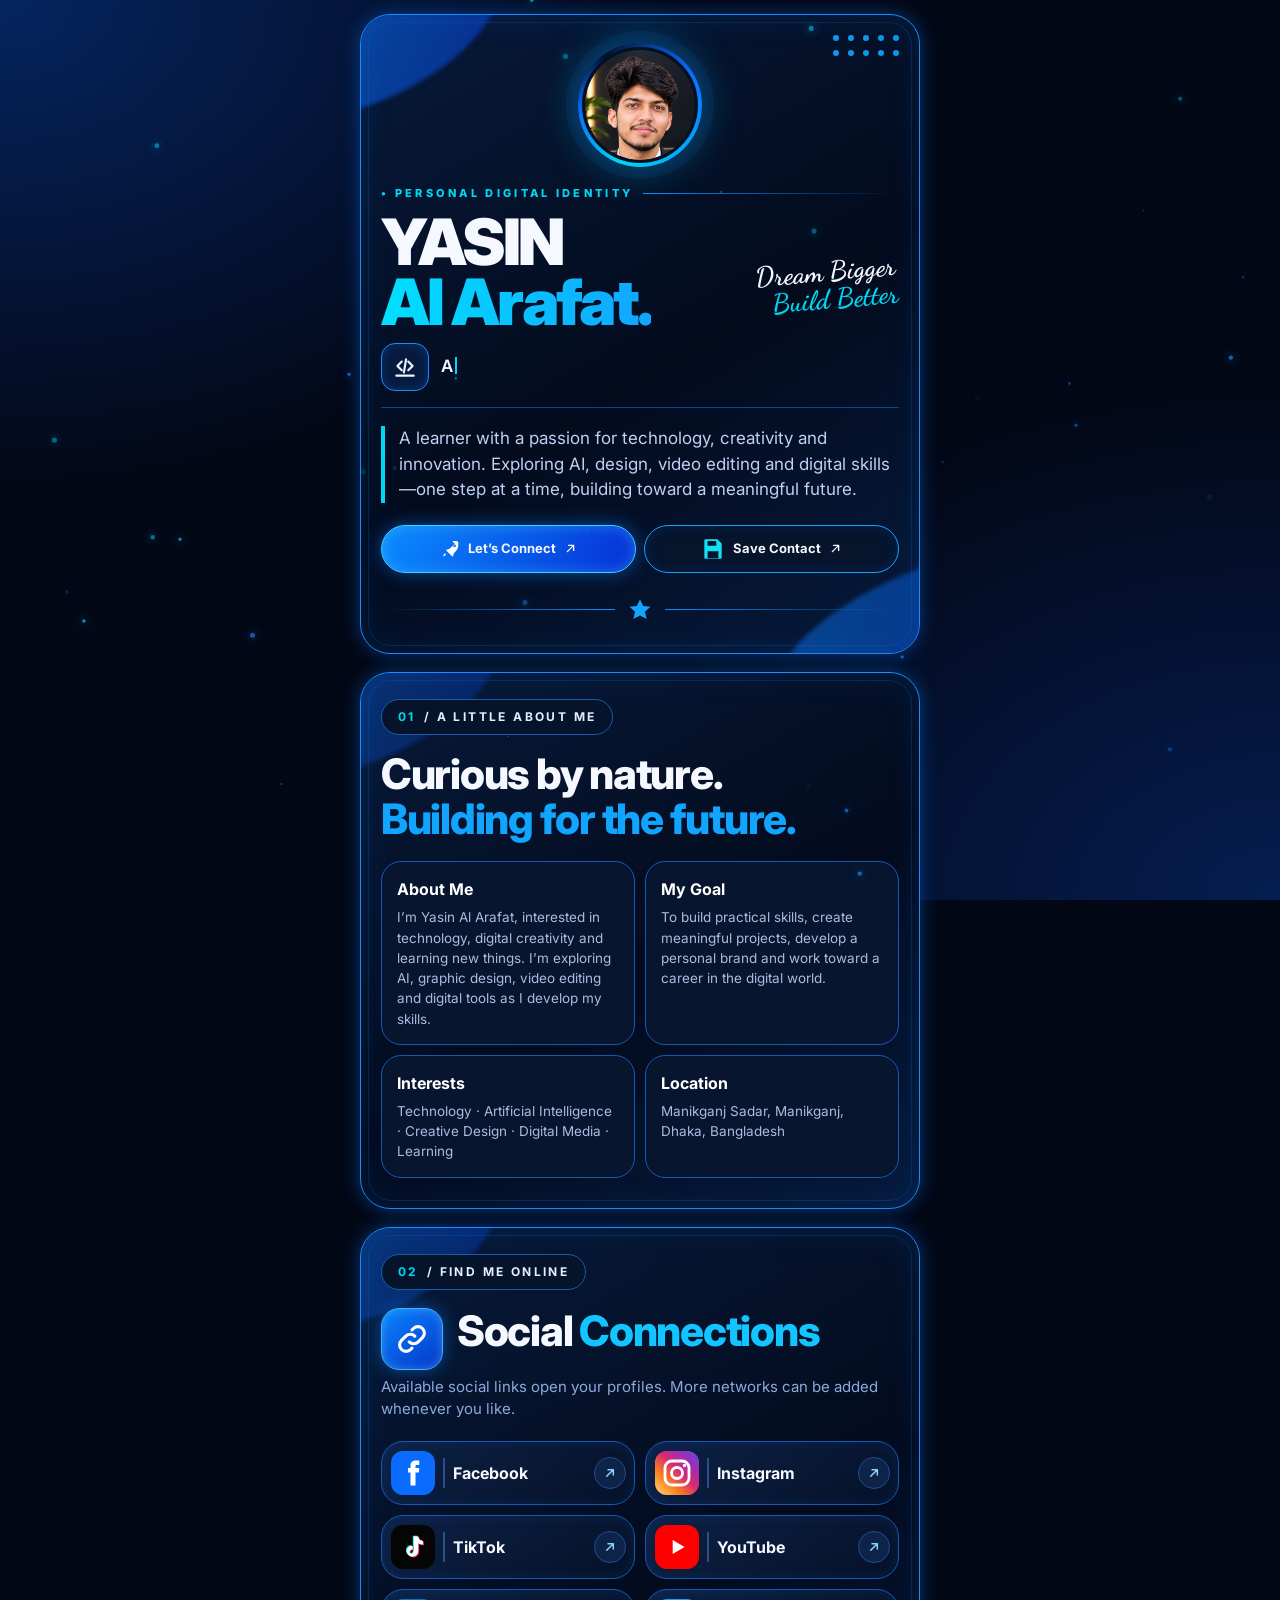
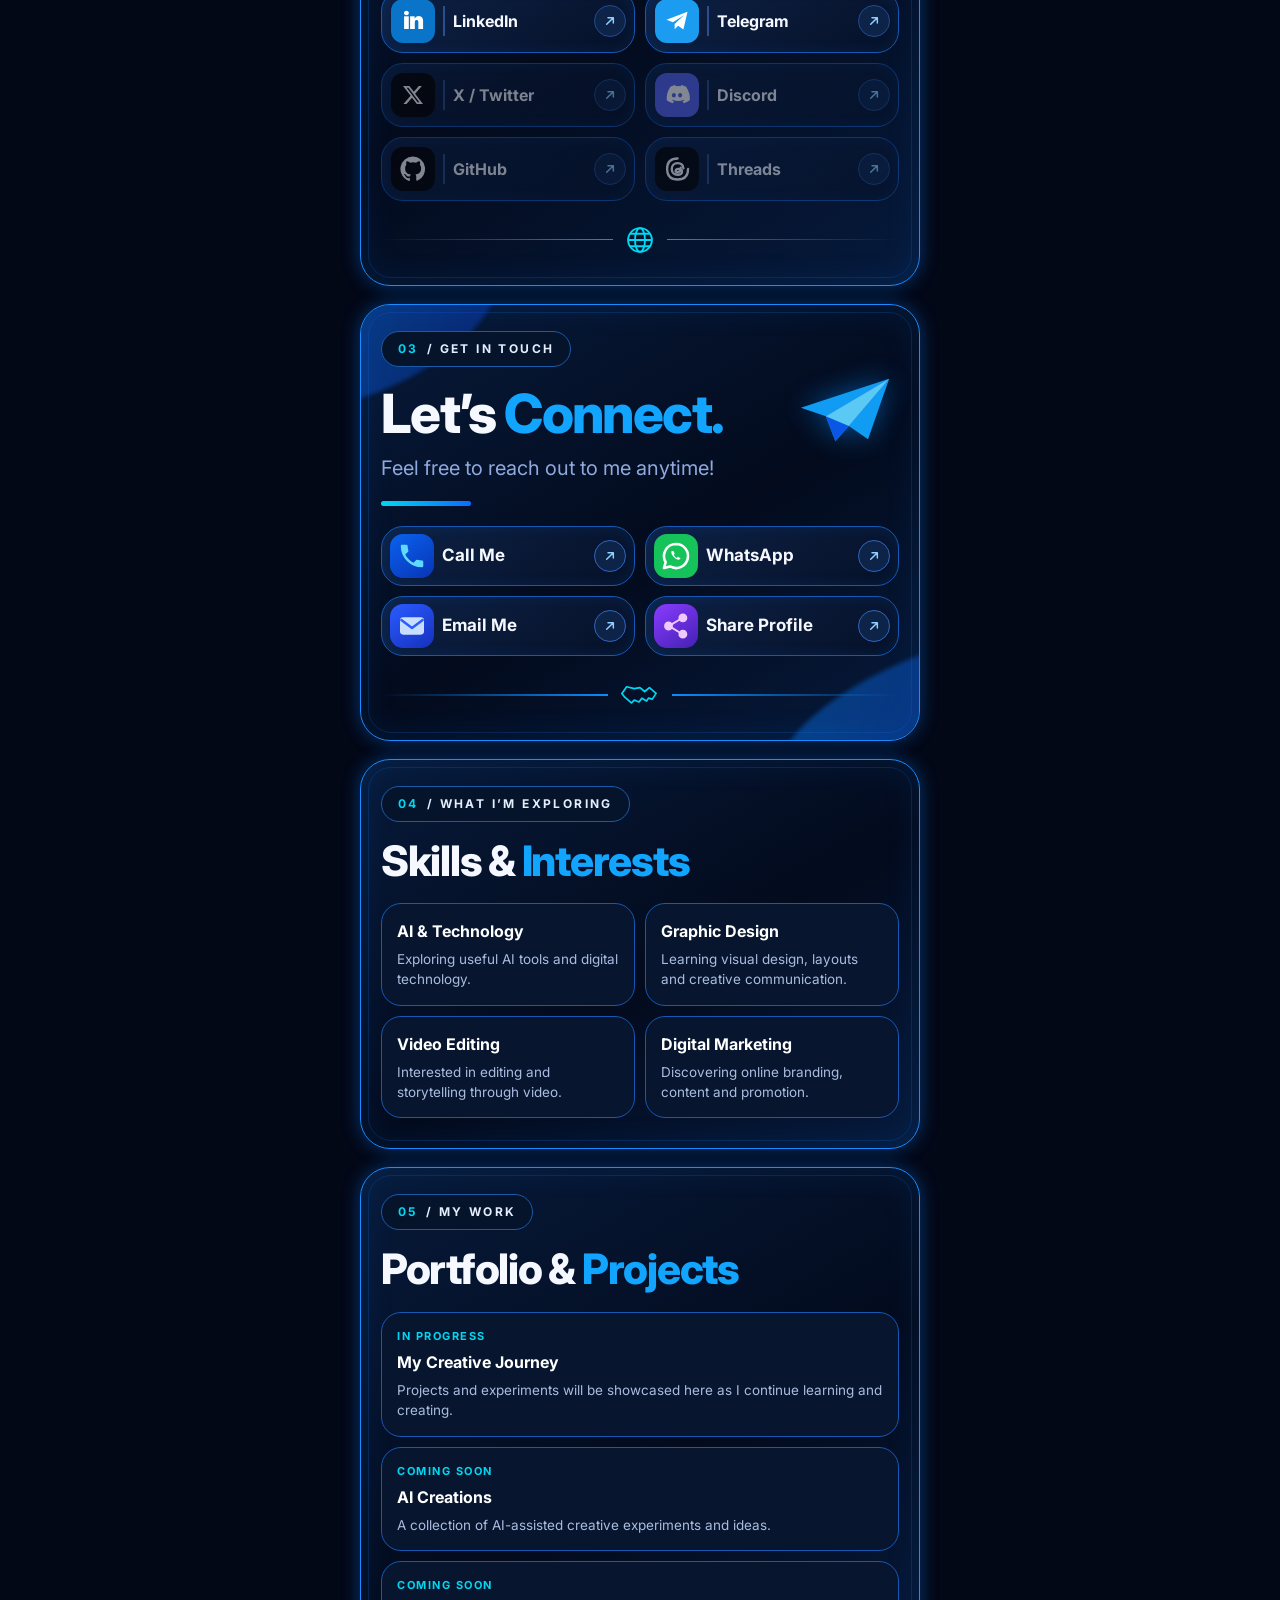
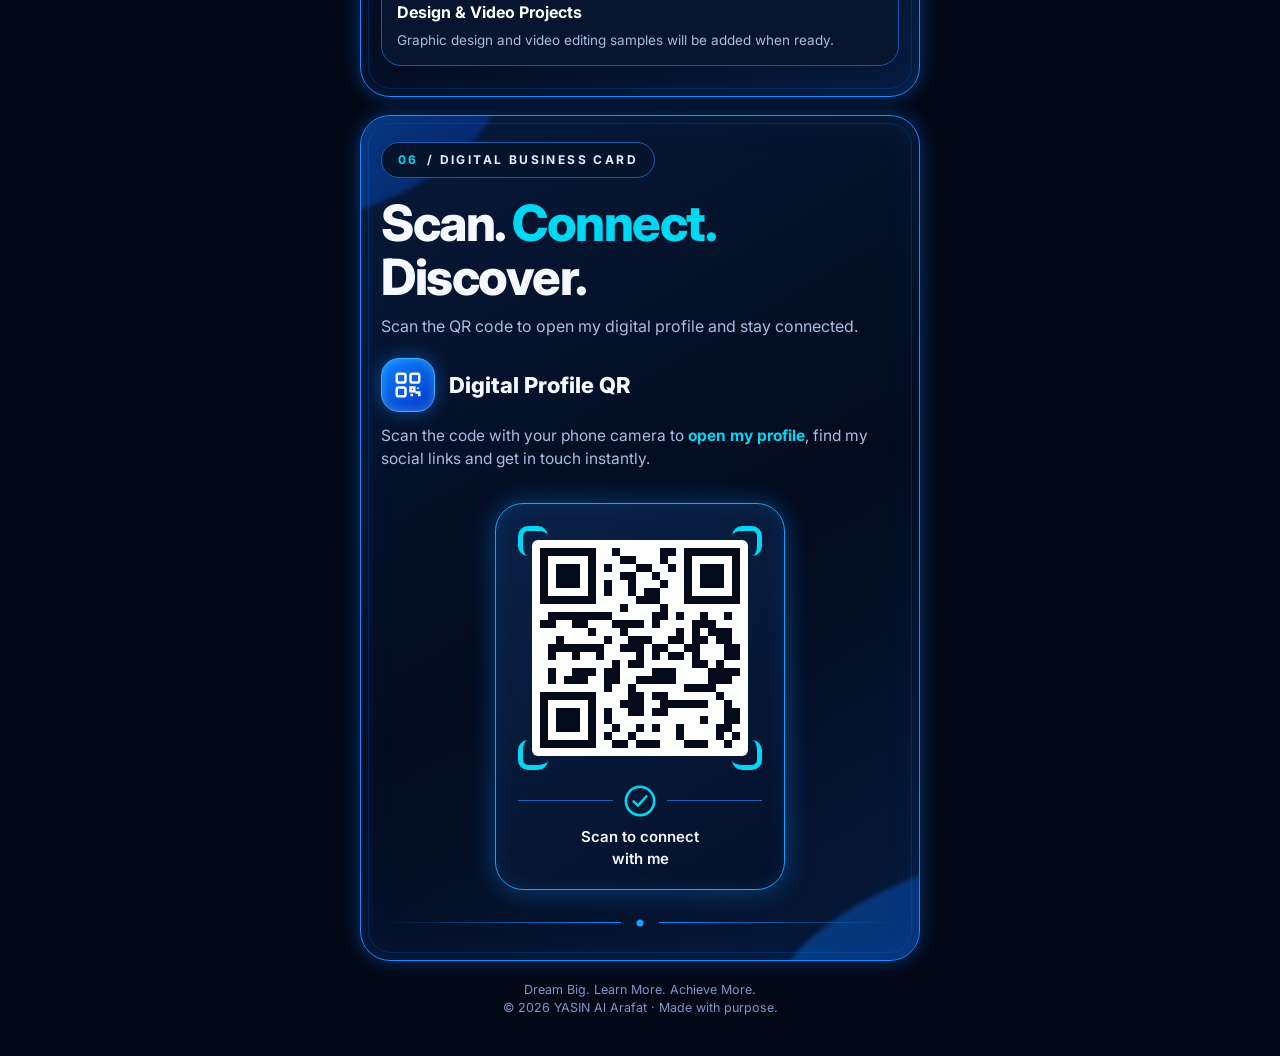
==== commit 6f4ea51a: "Update print statement from 'Hello' to 'Goodbye'" ====
--- a/index.html
+++ b/index.html
@@ -6,7 +6,7 @@
 <meta name="theme-color" content="#030817">
 <meta name="color-scheme" content="dark">
 <title>YASIN Al Arafat — Digital Profile</title>
-<script>document.documentElement.className='js'</script>
+<script>document.documentESansnt.className='js'</script>
 <link rel="stylesheet" href="https://fonts.googleapis.com/css2?family=Inter:wght@400;500;600;700;800;900&family=Dancing+Script:wght@600;700&family=Noto+Sans+Bengali:wght@500;700&display=swap">
 <style>
 :root{color-scheme:dark;box-sizing:border-box;padding-top:env(safe-area-inset-top,0px);padding-bottom:env(safe-area-inset-bottom,0px);
@@ -156,12 +156,18 @@
 .namerow.reveal .sigbox{animation:sigOut .8s ease forwards}
 .js .namerow:not(.reveal):not(.done) h1,.js .namerow:not(.reveal):not(.done) .slogan{opacity:0;animation:failsafe 0s 9s forwards}
 .namerow h1{transform-origin:left center}
-.namerow.reveal h1{animation:nameIn 1s cubic-bezier(.2,.8,.2,1) backwards}
+.namerow.reveal h1{animation:nameFade .8s ease backwards}
 .namerow.reveal .slogan{animation:rise .8s ease .5s backwards}
 @keyframes wipe{0%{-webkit-mask-size:0% 100%;mask-size:0% 100%}30%{-webkit-mask-size:35% 100%;mask-size:35% 100%}38%{-webkit-mask-size:36% 100%;mask-size:36% 100%}72%{-webkit-mask-size:92% 100%;mask-size:92% 100%}80%{-webkit-mask-size:94% 100%;mask-size:94% 100%}100%{-webkit-mask-size:135% 100%;mask-size:135% 100%}}
 @keyframes sigOut{to{opacity:0;filter:blur(7px);transform:translate(-50%,-54%) scale(1.06)}}
 @keyframes nameIn{from{opacity:0;transform:scale(1.1);filter:blur(10px)}}
 @keyframes failsafe{to{opacity:1}}
+#sg{display:block;width:100%;height:auto;overflow:visible}
+#sg .b{fill:none;stroke:#f4fbff;stroke-width:3.4;stroke-linecap:round;stroke-linejoin:round;visibility:hidden}
+#sg .g{fill:none;stroke:#ff4fd8;stroke-width:6.5;stroke-linecap:round;stroke-linejoin:round;opacity:0}
+#mc{position:absolute;left:0;top:0;width:100%;height:100%;pointer-events:none;z-index:3;opacity:0}
+#sg{transition:opacity .2s}
+@keyframes nameFade{from{opacity:0;filter:blur(3px)}}
 </style>
 </head>
 <body>
@@ -184,7 +190,7 @@
 <div class="z">
 <div class="avatar-ring"><div class="avatar"><img src="[data-uri]" alt="Yasin Al Arafat"></div></div>
 <div class="eyebrow">• Personal Digital Identity</div>
-<div class="namerow"><div class="sigbox" aria-hidden="true"><img alt="" src="[data-uri]"></div><h1>YASIN<span>Al Arafat.</span></h1><div class="slogan">Dream Bigger<span>Build Better</span></div></div>
+<div class="namerow"><div class="sigbox" aria-hidden="true"><svg id="sg" viewBox="-6 -10 912 396" xmlns="http://www.w3.org/2000/svg"><defs><filter id="gl" x="-30%" y="-30%" width="160%" height="160%"><feGaussianBlur stdDeviation="3.2" result="b"/><feMerge><feMergeNode in="b"/><feMergeNode in="b"/><feMergeNode in="SourceGraphic"/></feMerge></filter></defs><g class="gb"><path class="b" d="M248.0 144.0 L245.4 141.8 L244.1 139.0 L244.7 132.0 L262.3 107.0 L273.0 95.1 L288.0 82.4 L302.0 74.0 L309.9 71.9 L311.7 72.6 L313.4 75.0 L315.9 85.0 L315.9 114.0 L311.0 144.0 L313.1 155.0 L317.1 160.8 L321.0 163.2 L331.0 166.0 L341.0 165.9 L347.0 164.5 L356.0 160.1 L368.0 156.8 L401.0 131.4 L407.0 128.4 L413.8 127.3 L415.8 129.2 L415.9 139.0 L410.3 162.0 L409.9 171.0 L414.6 180.0 L418.0 183.6 L423.0 185.7 L430.0 185.3 L436.0 182.9 L444.0 177.5 L459.9 162.0 L476.5 140.9 L498.6 108.0 L505.6 94.0 L508.7 81.0 L508.1 78.0 L505.7 74.3 L500.0 71.7 L495.0 71.5 L489.0 73.9 L481.0 79.4 L475.2 85.0 L463.4 102.0 L459.2 118.0 L460.5 129.0 L463.3 135.0 L475.3 146.2 L487.0 152.4 L491.9 156.1 L495.0 160.0 L497.9 168.0 L498.1 173.0 L495.1 181.0 L484.0 198.0"/><path class="b" d="M492.0 212.0 L509.0 202.4 L524.0 199.7 L622.0 152.3 L698.0 117.8 L797.0 75.8 L859.0 51.2 L876.0 41.5 L890.0 37.0"/><path class="b" d="M682.0 52.0 L663.9 73.0 L649.0 87.8 L629.0 103.5 L623.0 107.1 L615.7 109.8 L612.4 115.9 L609.0 119.4 L519.0 188.4 L514.7 193.0 L511.0 201.0"/><path class="b" d="M492.0 212.0 L469.0 225.2 L424.0 247.0 L416.0 246.4 L409.0 247.3 L390.0 253.6 L361.0 260.9 L315.0 270.6 L293.0 273.7 L285.0 273.5 L267.0 282.1 L256.0 285.7 L246.0 287.8 L237.0 288.3 L230.0 286.3 L223.7 281.4 L217.0 279.5 L184.0 275.5 L161.0 267.6 L140.0 258.7 L118.0 247.3 L81.0 223.5 L56.0 205.9 L34.0 187.9 L22.3 176.0 L17.6 169.0 L13.5 158.0 L11.1 145.0 L11.1 130.0 L13.7 120.0 L21.6 102.0 L30.1 88.0 L44.3 70.0 L51.0 63.0 L63.0 53.1 L77.0 44.0 L106.0 28.8 L119.0 23.5 L142.0 16.4 L153.0 16.0 L167.0 17.1 L177.0 20.0 L183.0 23.1 L191.9 30.1 L197.5 37.0 L203.9 50.0 L211.8 77.0 L214.9 98.0 L216.0 114.0 L215.9 135.0 L212.8 163.0 L208.8 184.0 L198.7 218.0 L184.7 258.0 L181.8 270.9 L178.0 278.0 L171.0 301.0 L165.2 328.0 L163.0 344.0 L164.6 356.0 L166.5 361.0 L169.3 364.9 L176.0 369.3 L186.0 371.0 L199.0 369.3 L212.0 365.2 L242.0 351.4 L334.0 300.3 L413.0 258.7 L417.5 254.9 L421.0 248.0"/><path class="b" d="M377.0 212.0 L399.6 178.0 L403.0 174.6 L409.0 171.0"/><path class="b" d="M367.0 162.0 L366.9 160.6 L364.0 169.0 L351.9 190.0 L349.8 200.0 L350.2 206.0 L353.6 215.0 L356.1 217.6 L360.0 219.3 L364.0 219.5 L369.0 218.4 L377.0 212.0"/><path class="b" d="M321.0 195.0 L322.2 186.0 L327.3 178.0 L331.0 167.0"/><path class="b" d="M335.0 165.0 L339.4 148.0 L349.2 129.0 L369.8 79.0 L386.0 44.0"/><path class="b" d="M322.0 185.0 L312.0 187.1 L301.0 192.4 L278.0 206.7 L259.0 222.0 L248.1 234.0 L233.8 256.0 L228.5 266.0 L225.0 281.0"/><path class="b" d="M286.0 272.0 L289.0 261.0 L304.2 232.0 L321.0 195.0"/><path class="b" d="M499.0 169.0 L505.0 166.3 L508.9 163.0 L526.5 136.1 L536.2 129.4 L541.8 113.0 L563.3 67.0 L572.0 52.0"/><path class="b" d="M612.0 76.0 L619.0 66.0"/><path class="b" d="M612.0 76.0 L605.4 88.6 L596.3 94.3 L575.9 121.0 L566.0 131.9 L556.0 140.1 L550.0 143.4 L544.0 143.1 L540.9 140.0 L538.9 133.1 L537.0 130.0"/><path class="b" d="M609.0 104.0 L607.8 93.0 L606.0 89.0"/></g><g class="gg" filter="url(#gl)"><path class="g" d="M248.0 144.0 L245.4 141.8 L244.1 139.0 L244.7 132.0 L262.3 107.0 L273.0 95.1 L288.0 82.4 L302.0 74.0 L309.9 71.9 L311.7 72.6 L313.4 75.0 L315.9 85.0 L315.9 114.0 L311.0 144.0 L313.1 155.0 L317.1 160.8 L321.0 163.2 L331.0 166.0 L341.0 165.9 L347.0 164.5 L356.0 160.1 L368.0 156.8 L401.0 131.4 L407.0 128.4 L413.8 127.3 L415.8 129.2 L415.9 139.0 L410.3 162.0 L409.9 171.0 L414.6 180.0 L418.0 183.6 L423.0 185.7 L430.0 185.3 L436.0 182.9 L444.0 177.5 L459.9 162.0 L476.5 140.9 L498.6 108.0 L505.6 94.0 L508.7 81.0 L508.1 78.0 L505.7 74.3 L500.0 71.7 L495.0 71.5 L489.0 73.9 L481.0 79.4 L475.2 85.0 L463.4 102.0 L459.2 118.0 L460.5 129.0 L463.3 135.0 L475.3 146.2 L487.0 152.4 L491.9 156.1 L495.0 160.0 L497.9 168.0 L498.1 173.0 L495.1 181.0 L484.0 198.0"/><path class="g" d="M492.0 212.0 L509.0 202.4 L524.0 199.7 L622.0 152.3 L698.0 117.8 L797.0 75.8 L859.0 51.2 L876.0 41.5 L890.0 37.0"/><path class="g" d="M682.0 52.0 L663.9 73.0 L649.0 87.8 L629.0 103.5 L623.0 107.1 L615.7 109.8 L612.4 115.9 L609.0 119.4 L519.0 188.4 L514.7 193.0 L511.0 201.0"/><path class="g" d="M492.0 212.0 L469.0 225.2 L424.0 247.0 L416.0 246.4 L409.0 247.3 L390.0 253.6 L361.0 260.9 L315.0 270.6 L293.0 273.7 L285.0 273.5 L267.0 282.1 L256.0 285.7 L246.0 287.8 L237.0 288.3 L230.0 286.3 L223.7 281.4 L217.0 279.5 L184.0 275.5 L161.0 267.6 L140.0 258.7 L118.0 247.3 L81.0 223.5 L56.0 205.9 L34.0 187.9 L22.3 176.0 L17.6 169.0 L13.5 158.0 L11.1 145.0 L11.1 130.0 L13.7 120.0 L21.6 102.0 L30.1 88.0 L44.3 70.0 L51.0 63.0 L63.0 53.1 L77.0 44.0 L106.0 28.8 L119.0 23.5 L142.0 16.4 L153.0 16.0 L167.0 17.1 L177.0 20.0 L183.0 23.1 L191.9 30.1 L197.5 37.0 L203.9 50.0 L211.8 77.0 L214.9 98.0 L216.0 114.0 L215.9 135.0 L212.8 163.0 L208.8 184.0 L198.7 218.0 L184.7 258.0 L181.8 270.9 L178.0 278.0 L171.0 301.0 L165.2 328.0 L163.0 344.0 L164.6 356.0 L166.5 361.0 L169.3 364.9 L176.0 369.3 L186.0 371.0 L199.0 369.3 L212.0 365.2 L242.0 351.4 L334.0 300.3 L413.0 258.7 L417.5 254.9 L421.0 248.0"/><path class="g" d="M377.0 212.0 L399.6 178.0 L403.0 174.6 L409.0 171.0"/><path class="g" d="M367.0 162.0 L366.9 160.6 L364.0 169.0 L351.9 190.0 L349.8 200.0 L350.2 206.0 L353.6 215.0 L356.1 217.6 L360.0 219.3 L364.0 219.5 L369.0 218.4 L377.0 212.0"/><path class="g" d="M321.0 195.0 L322.2 186.0 L327.3 178.0 L331.0 167.0"/><path class="g" d="M335.0 165.0 L339.4 148.0 L349.2 129.0 L369.8 79.0 L386.0 44.0"/><path class="g" d="M322.0 185.0 L312.0 187.1 L301.0 192.4 L278.0 206.7 L259.0 222.0 L248.1 234.0 L233.8 256.0 L228.5 266.0 L225.0 281.0"/><path class="g" d="M286.0 272.0 L289.0 261.0 L304.2 232.0 L321.0 195.0"/><path class="g" d="M499.0 169.0 L505.0 166.3 L508.9 163.0 L526.5 136.1 L536.2 129.4 L541.8 113.0 L563.3 67.0 L572.0 52.0"/><path class="g" d="M612.0 76.0 L619.0 66.0"/><path class="g" d="M612.0 76.0 L605.4 88.6 L596.3 94.3 L575.9 121.0 L566.0 131.9 L556.0 140.1 L550.0 143.4 L544.0 143.1 L540.9 140.0 L538.9 133.1 L537.0 130.0"/><path class="g" d="M609.0 104.0 L607.8 93.0 L606.0 89.0"/></g><g filter="url(#gl)"><circle id="hd" r="4" cx="0" cy="0" fill="#fff" opacity="0"/><circle id="dt" cx="573" cy="16" r="0" fill="#fff" opacity="0"/></g></svg></div><canvas id="mc"></canvas><h1>YASIN<span>Al Arafat.</span></h1><div class="slogan">Dream Bigger<span>Build Better</span></div></div>
 <div class="role"><span class="ic"><svg width="26" height="26" viewBox="0 0 24 24" fill="none" stroke="#e8f6ff" stroke-width="2" stroke-linecap="round" stroke-linejoin="round"><path d="m9 8-4 4 4 4M15 8l4 4-4 4M13 6l-2 12" transform="translate(0 -1)"/><path d="M4 20h16"/></svg></span><span><span id="ty">Aspiring Digital Creator · Tech &amp; AI Enthusiast</span><span id="caret" class="caret" style="display:none"></span><span id="rest" style="visibility:hidden"></span></span></div>
 <p class="bio">A learner with a passion for technology, creativity and innovation. Exploring AI, design, video editing and digital skills—one step at a time, building toward a meaningful future.</p>
 <div class="btns">
@@ -328,12 +334,65 @@
 function rz(){W=innerWidth;H=innerHeight;c.width=W*D;c.height=H*D;x.setTransform(D,0,0,D,0,0)}rz();addEventListener('resize',rz);
 for(var i=0;i<36;i++)P.push({x:Math.random()*W,y:Math.random()*H,r:Math.random()*2+.8,v:Math.random()*.35+.12,s:Math.random()*6.28,c:Math.random()<.5?'0,215,242':'30,140,255'});
 function f(){if(!document.hidden){x.clearRect(0,0,W,H);for(var i=0;i<P.length;i++){var p=P[i];p.y-=p.v;p.s+=.01;p.x+=Math.sin(p.s)*.25;if(p.y<-6){p.y=H+6;p.x=Math.random()*W}x.beginPath();x.fillStyle='rgba('+p.c+','+(.35+.3*Math.sin(p.s*2))+')';x.shadowBlur=10;x.shadowColor='rgb('+p.c+')';x.arc(p.x,p.y,p.r,0,6.283);x.fill()}}requestAnimationFrame(f)}f()})();
+/* ---------- signature pen + morph into name ---------- */
+var SG=document.getElementById('sg'),sb=[],sg=[],sl=[],hd=null,dt=null,raf=0,mraf=0,DRAW=2.9,mc=document.getElementById('mc'),mx=mc&&mc.getContext('2d');
+function sgInit(){if(!SG||sb.length)return;[].forEach.call(SG.querySelectorAll('path.b'),function(p){sb.push(p);sl.push(p.getTotalLength())});[].forEach.call(SG.querySelectorAll('path.g'),function(p){sg.push(p)});hd=SG.querySelector('#hd');dt=SG.querySelector('#dt')}
+function sgReset(){cancelAnimationFrame(raf);cancelAnimationFrame(mraf);for(var i=0;i<sb.length;i++){sb[i].style.visibility='hidden';sg[i].style.opacity=0}if(hd)hd.setAttribute('opacity',0);if(dt){dt.setAttribute('opacity',0);dt.setAttribute('r',0)}if(SG)SG.style.opacity=1;if(mc){mc.style.transition='none';mc.style.opacity=0}}
+function sgPlay(){sgInit();if(!sb.length)return;sgReset();var n=sb.length,tot=0,i;for(i=0;i<n;i++)tot+=sl[i];
+var hop=.05,speed=tot/(DRAW-hop*(n-1)),st=[],du=[],t=0;
+for(i=0;i<n;i++){st.push(t);du.push(sl[i]/speed);sb[i].style.strokeDasharray=sl[i]+' '+(sl[i]+4);t+=sl[i]/speed+hop}
+var dotT=DRAW*.8,TR=70,t0=performance.now();
+function fr(now){var e=(now-t0)/1000,act=-1,pos=0;
+for(var i=0;i<n;i++){var p=(e-st[i])/du[i];p=p<0?0:p>1?1:p;var ps=p*sl[i];
+ if(p>0){sb[i].style.visibility='visible';sb[i].style.strokeDashoffset=sl[i]-ps}
+ var tr=Math.min(ps,TR);sg[i].style.strokeDasharray=tr+' '+(sl[i]*2);sg[i].style.strokeDashoffset=-(ps-tr);
+ sg[i].style.opacity=(p>0&&p<1)?1:(p>=1?Math.max(0,1-(e-(st[i]+du[i]))/.35):0);
+ if(p>0&&p<1){act=i;pos=ps}}
+if(act>=0){var q=sb[act].getPointAtLength(pos);hd.setAttribute('cx',q.x);hd.setAttribute('cy',q.y);hd.setAttribute('opacity',1)}
+else if(e>=DRAW){hd.setAttribute('opacity',0)}
+if(e>=dotT){var k=Math.min(1,(e-dotT)/.25);dt.setAttribute('r',5.5*k);dt.setAttribute('opacity',1);dt.setAttribute('fill',k<1?'#ff4fd8':'#f4fbff')}
+if(e<DRAW+.5)raf=requestAnimationFrame(fr)}
+raf=requestAnimationFrame(fr)}
+function morph(){if(!mc||!mx||!nr||!sb.length)return;
+var D=Math.min(window.devicePixelRatio||1,2),R=nr.getBoundingClientRect(),w=R.width,h=R.height;
+mc.width=Math.round(w*D);mc.height=Math.round(h*D);mx.setTransform(D,0,0,D,0,0);
+var S=SG.getBoundingClientRect(),vb=SG.viewBox.baseVal,k=S.width/vb.width,ox=S.left-R.left,oy=S.top-R.top,i,j,tot=0,A=[];
+for(i=0;i<sb.length;i++)tot+=sl[i];
+for(i=0;i<sb.length;i++){var c=Math.max(2,Math.round(1100*sl[i]/tot));for(j=0;j<c;j++){var q=sb[i].getPointAtLength(sl[i]*j/c);A.push([(q.x-vb.x)*k+ox,(q.y-vb.y)*k+oy])}}
+var dx=+dt.getAttribute('cx'),dy=+dt.getAttribute('cy');for(j=0;j<16;j++)A.push([(dx-vb.x)*k+ox+(Math.random()-.5)*5,(dy-vb.y)*k+oy+(Math.random()-.5)*5]);
+/* target: the real name, drawn into an offscreen canvas */
+var h1=nr.querySelector('h1'),cs=getComputedStyle(h1),fs=parseFloat(cs.fontSize),oc=document.createElement('canvas');oc.width=Math.ceil(w);oc.height=Math.ceil(h);
+var o=oc.getContext('2d');o.font=cs.fontWeight+' '+fs+'px '+cs.fontFamily;o.textBaseline='alphabetic';if('letterSpacing' in o)o.letterSpacing=(parseFloat(cs.letterSpacing)||-.045*fs)+'px';
+var nodes=[[h1.firstChild,'#f5f8ff'],[h1.querySelector('span')&&h1.querySelector('span').firstChild,'#08c8ff']];
+nodes.forEach(function(nd){if(!nd[0])return;var rg=document.createRange();rg.selectNodeContents(nd[0]);var rc=rg.getBoundingClientRect(),m=o.measureText(nd[0].textContent);o.fillStyle=nd[1];o.fillText(nd[0].textContent,rc.left-R.left,rc.top-R.top+(m.fontBoundingBoxAscent||fs*.97))});
+var dd=o.getImageData(0,0,oc.width,oc.height).data,px=[];
+for(var y=0;y<oc.height;y++)for(var x=0;x<oc.width;x++){var id=(y*oc.width+x)*4;if(dd[id+3]>128)px.push([x+.5,y+.5,dd[id],dd[id+1],dd[id+2]])}
+if(px.length<50)return;
+var N=2000,Pa=[],Pt=[];
+for(i=0;i<N;i++){var a=A[(Math.random()*A.length)|0];Pa.push([a[0]+(Math.random()-.5)*1.6,a[1]+(Math.random()-.5)*1.6]);var t=px[(Math.random()*px.length)|0];Pt.push([t[0]+(Math.random()-.5),t[1]+(Math.random()-.5),'rgb('+t[2]+','+t[3]+','+t[4]+')'])}
+function key(p){return p[0]+.25*p[1]}
+Pa.sort(function(p,q){return key(p)-key(q)});Pt.sort(function(p,q){return key(p)-key(q)});
+var P=[],maxT=0;
+for(i=0;i<N;i++){var s=Pa[i],tt=Pt[i],vx=tt[0]-s[0],vy=tt[1]-s[1],L=Math.sqrt(vx*vx+vy*vy)||1,off=(Math.random()-.5)*70;
+ var de=(s[0]/w)*.35+Math.random()*.25,du=.9+Math.random()*.35;if(de+du>maxT)maxT=de+du;
+ P.push({sx:s[0],sy:s[1],tx:tt[0],ty:tt[1],cx:(s[0]+tt[0])/2-vy/L*off,cy:(s[1]+tt[1])/2+vx/L*off-16,de:de,du:du,col:tt[2]})}
+SG.style.opacity=0;mc.style.transition='none';mc.style.opacity=1;
+var m0=performance.now();
+function mf(now){var e=(now-m0)/1000;mx.clearRect(0,0,w,h);
+ for(var i=0;i<N;i++){var p=P[i],u=(e-p.de)/p.du;u=u<0?0:u>1?1:u;var v=u<.5?4*u*u*u:1-Math.pow(-2*u+2,3)/2,iv=1-v;
+  var x=iv*iv*p.sx+2*iv*v*p.cx+v*v*p.tx,y=iv*iv*p.sy+2*iv*v*p.cy+v*v*p.ty;
+  mx.fillStyle=(u>0&&u<.88)?'#ffc2f2':(u>=.88?p.col:'#f4fbff');mx.fillRect(x-.85,y-.85,1.7,1.7)}
+ if(e<maxT+.1)mraf=requestAnimationFrame(mf)}
+mraf=requestAnimationFrame(mf)}
+function mFade(){if(!mc)return;mc.style.transition='opacity .5s ease';mc.style.opacity=0}
 var nr=document.querySelector('.namerow'),sT=[];
-function sigRun(){if(!nr)return;sT.forEach(clearTimeout);sT=[];nr.classList.remove('reveal','done','signing');
+function sigRun(){if(!nr)return;sT.forEach(clearTimeout);sT=[];nr.classList.remove('reveal','done','signing');sgReset();
 if(RM){nr.classList.add('reveal','done');return}
-void nr.offsetWidth;nr.classList.add('signing');
-sT.push(setTimeout(function(){nr.classList.add('reveal')},2500));
-sT.push(setTimeout(function(){nr.classList.remove('signing');nr.classList.add('done')},3700))}
+void nr.offsetWidth;nr.classList.add('signing');sgPlay();
+sT.push(setTimeout(morph,3200));
+sT.push(setTimeout(function(){nr.classList.add('reveal')},4700));
+sT.push(setTimeout(mFade,4850));
+sT.push(setTimeout(function(){nr.classList.remove('signing');nr.classList.add('done')},5700))}
 if(nr){if(RM)sigRun();else setTimeout(sigRun,2500);nr.addEventListener('click',function(){if(nr.classList.contains('done'))sigRun()})}
 var cards=[].slice.call(document.querySelectorAll('.card'));
 cards.forEach(function(c){[].slice.call(c.querySelectorAll('.grid>*')).forEach(function(e,i){e.style.setProperty('--d',(i*.07+.15)+'s')})});
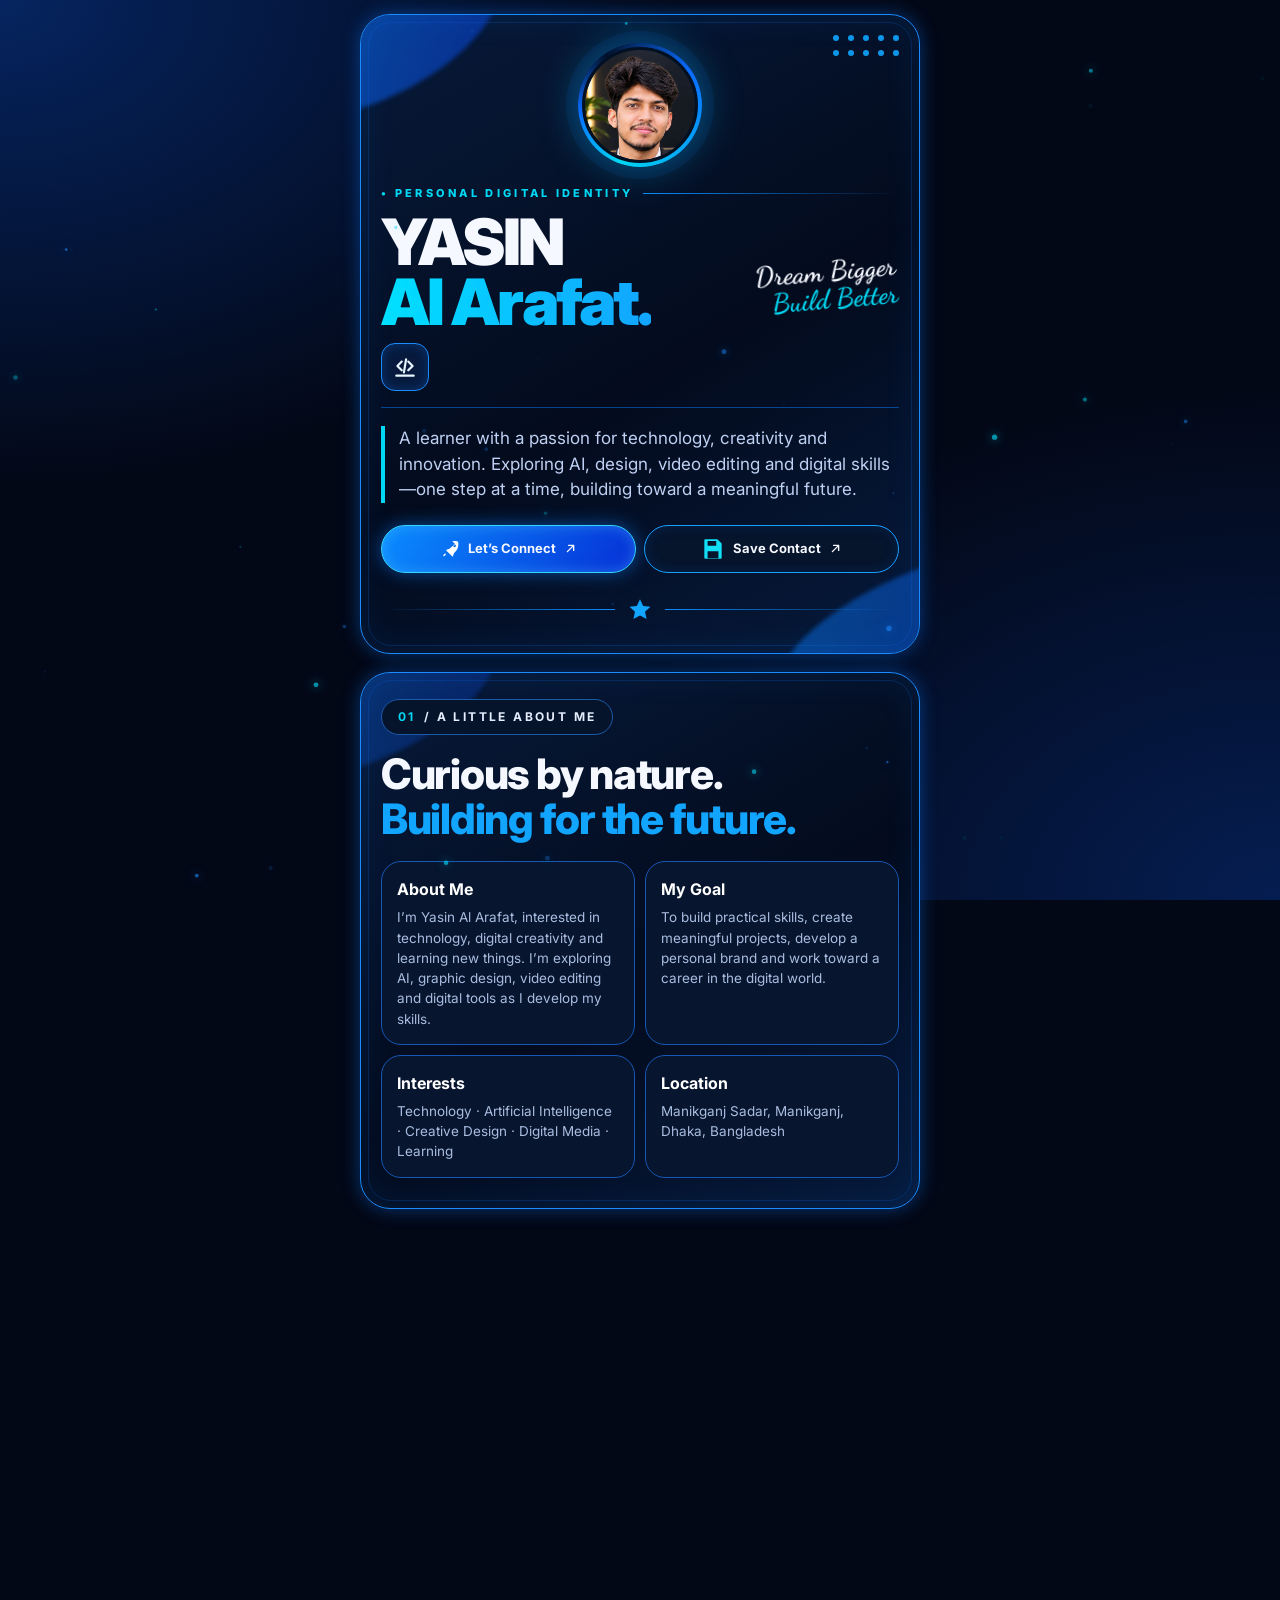
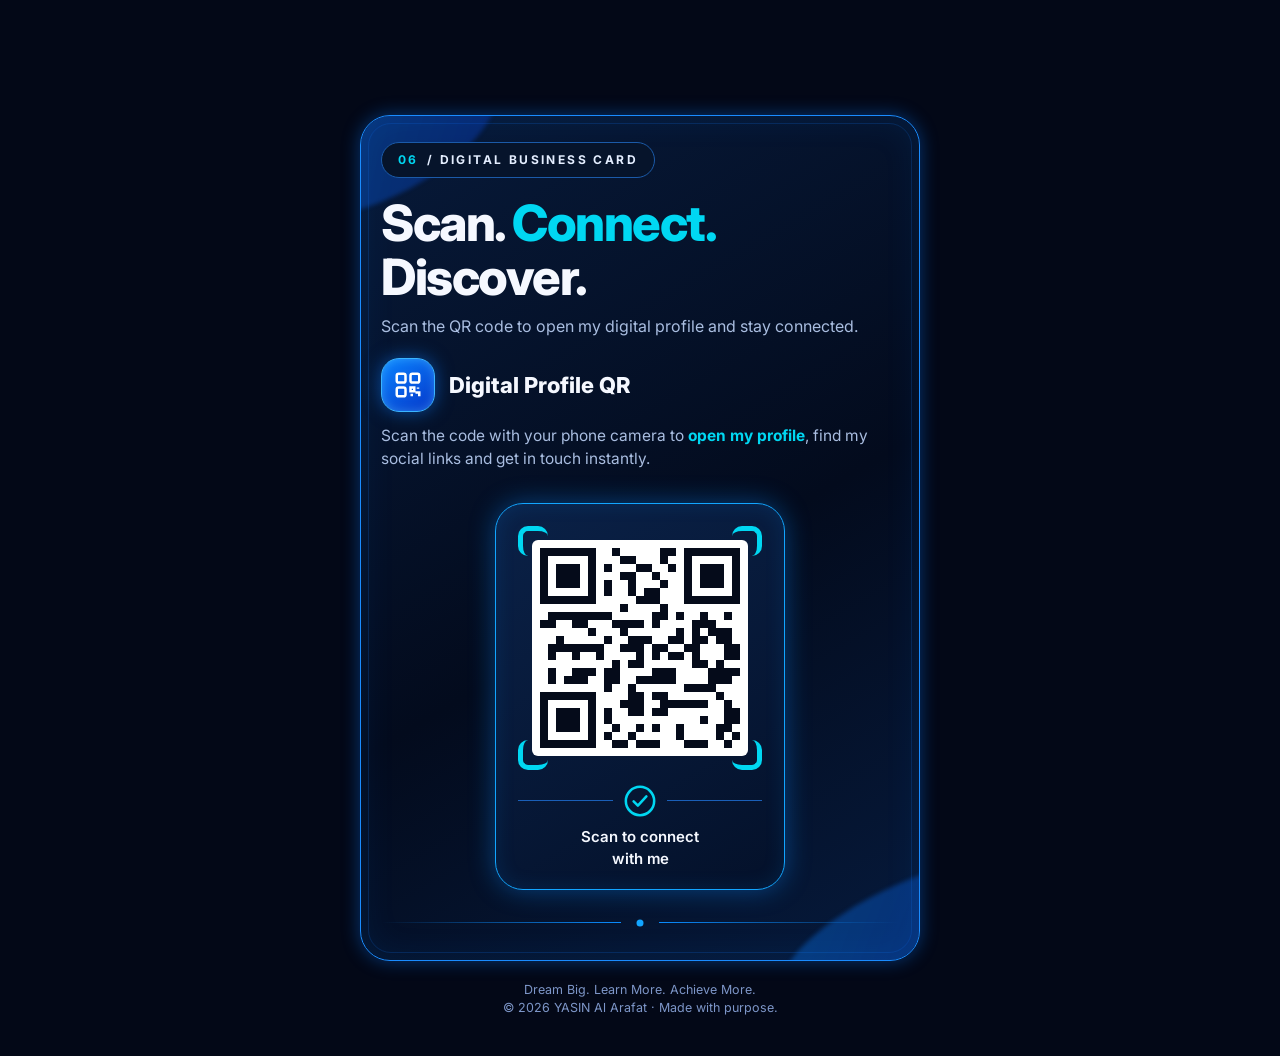
==== commit 94c9c221: "Rename YASIN Al Arafat — Digital Profile (2).html to index.html" ====
--- a/index.html
+++ b/index.html
@@ -6,7 +6,7 @@
 <meta name="theme-color" content="#030817">
 <meta name="color-scheme" content="dark">
 <title>YASIN Al Arafat — Digital Profile</title>
-<script>document.documentESansnt.className='js'</script>
+<script>document.documentElement.className='js'</script>
 <link rel="stylesheet" href="https://fonts.googleapis.com/css2?family=Inter:wght@400;500;600;700;800;900&family=Dancing+Script:wght@600;700&family=Noto+Sans+Bengali:wght@500;700&display=swap">
 <style>
 :root{color-scheme:dark;box-sizing:border-box;padding-top:env(safe-area-inset-top,0px);padding-bottom:env(safe-area-inset-bottom,0px);
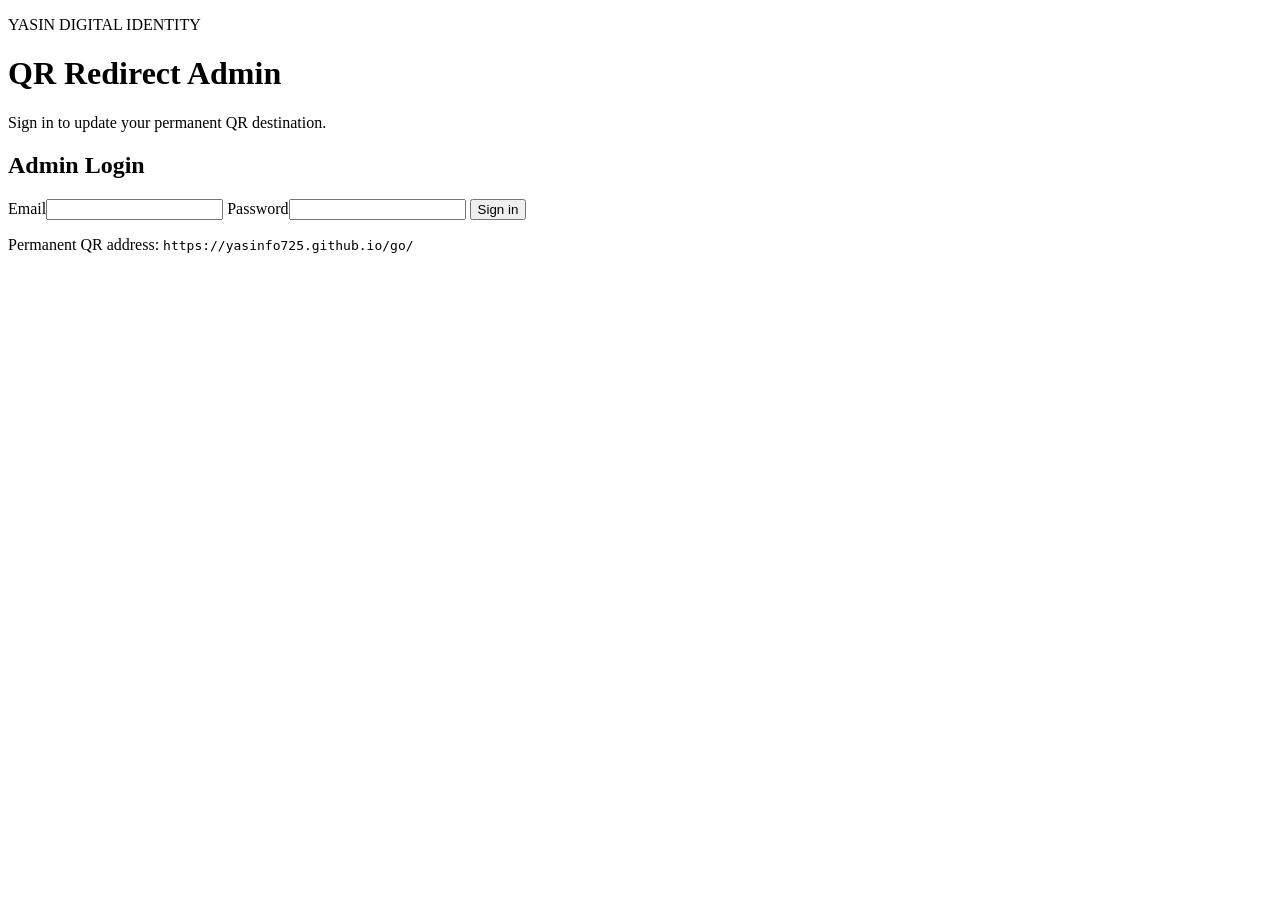
==== commit b0aa3d74: "Add files via upload" ====
--- a/index.html
+++ b/index.html
@@ -1,426 +1,30 @@
 <!doctype html>
 <html lang="en">
 <head>
-<meta charset="utf-8">
-<meta name="viewport" content="width=device-width, initial-scale=1, viewport-fit=cover">
-<meta name="theme-color" content="#030817">
-<meta name="color-scheme" content="dark">
-<title>YASIN Al Arafat — Digital Profile</title>
-<script>document.documentElement.className='js'</script>
-<link rel="stylesheet" href="https://fonts.googleapis.com/css2?family=Inter:wght@400;500;600;700;800;900&family=Dancing+Script:wght@600;700&family=Noto+Sans+Bengali:wght@500;700&display=swap">
-<style>
-:root{color-scheme:dark;box-sizing:border-box;padding-top:env(safe-area-inset-top,0px);padding-bottom:env(safe-area-inset-bottom,0px);
---bg:#030817;--text:#f5f8ff;--muted:#a9bde0;--blue:#087bff;--cyan:#00d7f2;--line:#0f6be0;--r:30px}
-html{scroll-behavior:smooth;scroll-padding-top:env(safe-area-inset-top,0px)}
-*{box-sizing:border-box}
-body{margin:0;color:var(--text);font-family:Inter,system-ui,-apple-system,"Segoe UI",Roboto,Arial,sans-serif;line-height:1.5;overflow-x:hidden;
-background:radial-gradient(ellipse at 0% 0%,#0a5cf055,transparent 38%),radial-gradient(ellipse at 100% 100%,#0a58f044,transparent 40%),var(--bg);background-attachment:fixed}
-a{color:inherit;text-decoration:none}button{font:inherit;color:inherit}
-.wrap{width:min(560px,calc(100% - 22px));margin:0 auto;padding:14px 0 30px}
-.card{position:relative;overflow:hidden;margin:0 0 18px;border:1.5px solid #1a8cff;border-radius:var(--r);
-background:linear-gradient(150deg,#071a3a 0%,#030b1d 55%,#061a3c 100%);padding:26px 20px 30px;
-box-shadow:0 0 18px #0a7bff66,inset 0 0 36px #0a7bff1c}
-.card:before{content:"";position:absolute;inset:7px;border:1px solid #0e5dc844;border-radius:calc(var(--r) - 7px);pointer-events:none}
-.wave{position:absolute;pointer-events:none;border-radius:50%;background:linear-gradient(135deg,#0a84ff,#0a3fd8);filter:blur(2px);opacity:.55}
-.w1{width:260px;height:120px;left:-110px;top:-40px;transform:rotate(-28deg)}
-.w2{width:300px;height:110px;right:-150px;bottom:-30px;transform:rotate(-24deg);opacity:.45}
-.dots{position:absolute;right:20px;top:20px;display:grid;grid-template-columns:repeat(5,6px);gap:9px;pointer-events:none}
-.dots i{width:6px;height:6px;border-radius:50%;background:#10a6ff;opacity:.9}
-.z{position:relative;z-index:1}
-/* hero */
-.avatar-ring{width:124px;height:124px;margin:2px auto 18px;border-radius:50%;display:grid;place-items:center;
-background:conic-gradient(from 200deg,#00d7f2,#0a6cff,#02112b 35%,#0a6cff 60%,#00d7f2);padding:4px;box-shadow:0 0 0 12px #0a7bff14,0 0 40px #00bfff66}
-.avatar{width:100%;height:100%;border-radius:50%;background:radial-gradient(circle at 35% 25%,#13294d,#050d1f 70%);display:grid;place-items:center;border:3px solid #031022}
-.avatar{overflow:hidden}.avatar img{width:100%;height:100%;object-fit:cover;border-radius:50%;display:block}
-.eyebrow{display:flex;align-items:center;gap:10px;color:var(--cyan);font-weight:800;letter-spacing:.3em;font-size:11px;text-transform:uppercase}
-.eyebrow:after{content:"";flex:1;height:1.5px;background:linear-gradient(90deg,#0a8cff,transparent)}
-h1{margin:10px 0 0;font-size:clamp(34px,11.2vw,64px);line-height:.95;font-weight:900;letter-spacing:-.045em;flex:none}
-.namerow{display:flex;align-items:flex-end;justify-content:space-between;gap:4px}
-h1 span{display:block;color:var(--cyan);background:linear-gradient(90deg,#00e0ff,#12a5ff);-webkit-background-clip:text;background-clip:text;-webkit-text-fill-color:transparent}
-.slogan{font-family:"Dancing Script",cursive;font-weight:700;font-size:clamp(15px,4.8vw,27px);line-height:1.05;text-align:right;transform:rotate(-5deg);margin:0 2px 18px 0;white-space:nowrap}
-.slogan span{display:block;color:var(--cyan)}
-.role{display:flex;align-items:center;gap:12px;font-weight:600;font-size:clamp(14px,4vw,17px);margin-top:10px;padding-bottom:16px;border-bottom:1.5px solid #0a62c8aa}
-.role .ic{width:48px;height:48px;border-radius:14px;border:1.5px solid #1a8cff;background:#071a3d;display:grid;place-items:center;flex:none;box-shadow:inset 0 0 12px #0a7bff44}
-.bio{border-left:4px solid var(--cyan);padding-left:14px;margin:18px 0 22px;color:#bfd0f2;font-size:clamp(14.5px,4vw,17px)}
-.btns{display:grid;grid-template-columns:repeat(2,minmax(0,1fr));gap:8px}
-.btn{display:flex;align-items:center;justify-content:center;gap:7px;min-width:0;white-space:nowrap;border:1.5px solid #18a0ff;border-radius:999px;padding:10px 8px;font-weight:700;font-size:13px;cursor:pointer;transition:.2s;background:#06142c;box-shadow:inset 0 0 14px #0a7bff22}
-.btn:active,.btn:hover{transform:translateY(-2px);box-shadow:0 0 20px #0a7bffaa}
-.btn.p{background:linear-gradient(120deg,#0a8cff,#0630d6);border-color:#33d6ff;box-shadow:0 0 18px #0a7bff88,inset 0 0 14px #5cdcff55}
-
-.btn svg{flex:none}
-.star{display:flex;align-items:center;gap:12px;margin-top:24px;color:var(--cyan)}
-.star:before,.star:after{content:"";flex:1;height:1.5px;background:linear-gradient(90deg,transparent,#0a8cff)}
-.star:after{background:linear-gradient(270deg,transparent,#0a8cff)}
-/* sections */
-.kicker{display:inline-flex;align-items:center;gap:8px;border:1.5px solid #1b5aa8;border-radius:999px;padding:8px 16px;font-size:12px;font-weight:700;letter-spacing:.2em;text-transform:uppercase;background:#06142b;color:#e4eeff}
-.kicker b{color:var(--cyan);font-weight:700}
-.head{display:flex;align-items:flex-start;gap:14px;margin:18px 0 6px}
-.badge{width:62px;height:62px;border-radius:18px;background:linear-gradient(145deg,#0a84ff,#0636c9);display:grid;place-items:center;flex:none;box-shadow:0 0 18px #0a7bff88,inset 0 0 10px #66d6ff66;border:1px solid #3bb4ff}
-h2{margin:0;font-size:clamp(30px,9vw,42px);line-height:1.08;letter-spacing:-.03em;font-weight:800}
-h2 em{font-style:normal;color:#12a5ff}
-.sub{color:#8fa9de;font-size:15px;margin:2px 0 0}
-.grid{display:grid;grid-template-columns:repeat(2,minmax(0,1fr));gap:10px;margin-top:20px}
-.tile{display:flex;align-items:center;gap:8px;min-width:0;min-height:56px;padding:9px 8px 9px 9px;border:1.5px solid #1658b4;border-radius:22px;background:linear-gradient(145deg,#0d2145,#061128);box-shadow:inset 0 0 14px #0a7bff1f;transition:.2s}
-a.tile:hover,a.tile:active,button.tile:hover{border-color:#12d4ff;transform:translateY(-2px);box-shadow:0 0 16px #0a8cff66}
-.tile .lg{width:44px;height:44px;border-radius:12px;display:grid;place-items:center;flex:none;overflow:hidden}
-.tile .sep{width:1.5px;height:30px;background:#2a4f8c;flex:none}
-.tile .nm{font-weight:700;font-size:clamp(12px,3.6vw,16px);white-space:nowrap;min-width:0;overflow:hidden;text-overflow:ellipsis}
-.tile .ar{margin-left:auto;width:32px;height:32px;border-radius:50%;background:#0d2347;border:1px solid #1f4c93;display:grid;place-items:center;color:#8fd0ff;flex:none;font-size:15px}
-.tile.off{opacity:.5}
-.contact .tile{min-height:0;padding:7px 8px;border-radius:22px}
-.contact .tile .lg{width:44px;height:44px;border-radius:13px}
-.contact .tile .nm{font-size:clamp(13px,3.8vw,17px);white-space:normal;line-height:1.15}
-.contact .ar{border-color:#2d66c0}
-.plane{position:absolute;right:26px;top:70px;width:96px;opacity:.95;filter:drop-shadow(0 0 14px #0a8cff88)}
-.foot{display:flex;align-items:center;gap:12px;margin-top:24px;color:var(--cyan)}
-.foot:before,.foot:after{content:"";flex:1;height:1.5px;background:linear-gradient(90deg,transparent,#0a8cff)}
-.foot:after{background:linear-gradient(270deg,transparent,#0a8cff)}
-/* about */
-.info{border:1.5px solid #1658b4;border-radius:20px;background:#07152e;padding:15px}
-.info h3{margin:0 0 6px;font-size:16px;color:#fff}.info p{margin:0;color:var(--muted);font-size:13.5px}
-/* qr */
-.qrrow{display:grid;grid-template-columns:1fr;gap:18px;margin-top:20px}
-.qrtitle{display:flex;align-items:center;gap:14px;font-weight:800;font-size:22px}
-.qrtitle .badge{width:54px;height:54px}
-.qrp{color:var(--muted);font-size:15.5px;margin:12px 0 14px}.qrp b{color:var(--cyan);font-weight:700}
-.pill{display:flex;align-items:center;gap:12px;border:1.5px solid #1b5aa8;border-radius:999px;padding:11px 16px;background:#06142b;font-size:14.5px;margin-top:10px}
-.pill b{color:var(--cyan);font-weight:700}
-.qrbox{border:1.5px solid #12a5ff;border-radius:28px;padding:22px 22px 18px;background:linear-gradient(150deg,#0a2147,#04112a);box-shadow:0 0 26px #0a8cff66,inset 0 0 20px #0a8cff22;text-align:center;max-width:290px;margin:0 auto;width:100%}
-.qrframe{position:relative;padding:14px;margin:0 auto}
-.qrframe i{position:absolute;width:30px;height:30px;border:5px solid #00d7f2;border-radius:10px}
-.qrframe i:nth-child(1){left:0;top:0;border-right:0;border-bottom:0}.qrframe i:nth-child(2){right:0;top:0;border-left:0;border-bottom:0}
-.qrframe i:nth-child(3){left:0;bottom:0;border-right:0;border-top:0}.qrframe i:nth-child(4){right:0;bottom:0;border-left:0;border-top:0}
-.qrframe svg{display:block;width:100%;background:#fff;border-radius:6px;padding:8px}
-.ready{display:flex;align-items:center;gap:10px;margin:14px 0 8px;color:var(--cyan)}
-.ready:before,.ready:after{content:"";flex:1;height:1.5px;background:#1a5fb8}
-.qrbox p{margin:0;font-weight:600;font-size:15px}
-.fnote{text-align:center;color:#7d96c8;font-size:12.5px;padding:2px 0 8px}
-.toast{position:fixed;left:50%;bottom:calc(24px + env(safe-area-inset-bottom,0px));transform:translate(-50%,20px);opacity:0;pointer-events:none;background:#0e2a52;border:1px solid #2a86e0;padding:11px 18px;border-radius:14px;font-size:14px;z-index:9;transition:.25s}
-.toast.on{opacity:1;transform:translate(-50%,0)}
-@media(max-width:480px){.card{padding:22px 14px 26px}.tile .sep{display:none}.tile .lg{width:36px;height:36px;border-radius:10px}.tile .lg svg{max-width:80%;max-height:80%}.tile .ar{width:24px;height:24px}.tile .ar svg{width:13px;height:13px}.contact .tile{min-height:0}.contact .tile .lg{width:38px;height:38px}.badge{width:52px;height:52px}.btns .btn{font-size:12.5px;padding:10px 6px;gap:6px}.btn>svg:first-of-type{width:18px;height:18px}.btn>svg:last-of-type{width:11px;height:11px}.role{font-size:13px}.role .ic{width:40px;height:40px;border-radius:12px}.bio{font-size:13.5px}.plane{width:70px;top:64px;right:18px}}
-#intro{position:fixed;inset:0;z-index:50;display:grid;place-items:center;background:radial-gradient(circle at 50% 42%,#0b2c6b,#030817 70%);animation:introOut .8s ease 2.1s forwards}
-.ibox{text-align:center}
-.ring{width:92px;height:92px;margin:0 auto 22px;border-radius:50%;border:4px solid #0a3d85;border-top-color:#00d7f2;border-right-color:#0a6cff;box-shadow:0 0 34px #0a8cff77;animation:spin 1s linear infinite}
-.iname{font-size:30px;font-weight:900;letter-spacing:-.03em;animation:rise .8s ease .3s backwards}
-.iname span{color:var(--cyan)}
-.itag{font-family:"Dancing Script",cursive;font-size:21px;color:#a9d6ff;margin-top:4px;animation:rise .8s ease .7s backwards}
-.js .card{opacity:0;transform:translateY(34px) scale(.98);transition:opacity .8s ease,transform .8s cubic-bezier(.2,.8,.2,1)}
-.js .card.show{opacity:1;transform:none}
-.card.show .tile,.card.show .info{animation:pop .6s cubic-bezier(.2,.8,.2,1) backwards;animation-delay:var(--d,0s)}
-.card.show .eyebrow{animation:rise .7s ease .1s backwards}
-.card.show h1{animation:rise .7s ease .25s backwards}
-.card.show .slogan{animation:rise .8s ease .5s backwards}
-.card.show .role{animation:rise .7s ease .6s backwards}
-.card.show .bio{animation:rise .7s ease .75s backwards}
-.card.show .btns{animation:rise .7s ease .9s backwards}
-.avatar-ring{animation:pulse 3s ease-in-out infinite}
-.dots i{animation:tw 2.4s ease-in-out infinite}.dots i:nth-child(odd){animation-delay:.7s}
-.wave{animation:drift 9s ease-in-out infinite alternate}
-.plane{animation:float 4s ease-in-out infinite}
-.btn.p{position:relative;overflow:hidden}
-.btn.p:after{content:"";position:absolute;top:0;left:-60%;width:40%;height:100%;background:linear-gradient(100deg,transparent,#ffffff55,transparent);transform:skewX(-20deg);animation:sheen 3.4s ease-in-out 2.8s infinite}
-@keyframes spin{to{transform:rotate(360deg)}}
-@keyframes introOut{to{opacity:0;visibility:hidden}}
-@keyframes rise{from{opacity:0;translate:0 16px}}
-@keyframes pop{from{opacity:0;transform:translateY(18px) scale(.94)}}
-@keyframes pulse{0%,100%{box-shadow:0 0 0 10px #0a7bff14,0 0 30px #00bfff55}50%{box-shadow:0 0 0 18px #0a7bff0a,0 0 54px #00d7f2aa}}
-@keyframes tw{50%{opacity:.25}}
-@keyframes drift{to{translate:14px 10px}}
-@keyframes float{50%{transform:translate(-6px,-9px) rotate(-3deg)}}
-@keyframes sheen{0%{left:-60%}35%,100%{left:130%}}
-@media(prefers-reduced-motion:reduce){*{animation-duration:.01ms!important;animation-delay:0s!important;animation-iteration-count:1!important;transition-duration:.01ms!important}#intro{display:none}}
-#pt{position:fixed;inset:0;width:100%;height:100%;z-index:2;pointer-events:none}
-.btn,.tile{position:relative;overflow:hidden;-webkit-tap-highlight-color:transparent;user-select:none}
-.btn:active,.tile:active{transform:scale(.95)!important;transition-duration:.08s}
-.rip{position:absolute;border-radius:50%;background:radial-gradient(circle,#9aeeffdd,#0a8cff66 55%,transparent 70%);transform:scale(0);animation:ripple .75s ease-out forwards;pointer-events:none}
-.sp{position:fixed;width:6px;height:6px;margin:-3px 0 0 -3px;border-radius:50%;background:#00e0ff;box-shadow:0 0 9px #00d7f2,0 0 16px #0a8cff;pointer-events:none;z-index:40;animation:spark .7s ease-out forwards}
-.go .ar,.go>svg:last-of-type{animation:arrowgo .55s ease}
-.go .lg{animation:logo .55s ease}
-.caret{display:inline-block;width:2px;height:1em;background:var(--cyan);margin-left:2px;vertical-align:-.12em;animation:blink .7s steps(1) infinite}
-@keyframes ripple{to{transform:scale(1);opacity:0}}
-@keyframes spark{to{transform:translate(var(--x),var(--y)) scale(0);opacity:0}}
-@keyframes arrowgo{40%{transform:translate(8px,-8px) rotate(20deg);opacity:0}60%{transform:translate(-8px,8px);opacity:0}100%{transform:none;opacity:1}}
-@keyframes logo{40%{transform:scale(1.2) rotate(-8deg)}100%{transform:none}}
-@keyframes blink{50%{opacity:0}}
-#sbar{position:fixed;left:0;right:0;top:env(safe-area-inset-top,0px);height:3px;z-index:45;transform-origin:0 50%;transform:scaleX(0);background:linear-gradient(90deg,#00d7f2,#0a6cff,#8a3cff);box-shadow:0 0 10px #00d7f2;pointer-events:none}
-.js .card.above{transform:translateY(-34px) scale(.98)}
-.avatar-ring{translate:0 calc(var(--sy,0)*-.06px)}
-.dots{translate:0 calc(var(--sy,0)*.04px)}
-.wave{rotate:calc(var(--sy,0)*.004deg)}
-.iav{position:relative;width:132px;height:132px;margin:0 auto 22px}.iav img{position:absolute;inset:11px;width:calc(100% - 22px);height:calc(100% - 22px);border-radius:50%;object-fit:cover;box-shadow:0 0 30px #0a8cff88;animation:rise .8s ease .1s backwards}.iav .ring{position:absolute;inset:0;width:auto;height:auto;margin:0}
-.namerow{position:relative;min-height:104px;cursor:pointer;-webkit-tap-highlight-color:transparent}
-.sigbox{position:absolute;left:50%;top:50%;width:80%;max-width:340px;transform:translate(-50%,-50%);opacity:0;pointer-events:none;z-index:2}
-.sigbox img{display:block;width:100%;height:auto;filter:drop-shadow(0 0 6px #00d7f2) drop-shadow(0 0 14px #0a8cff88);-webkit-mask:linear-gradient(90deg,#000 85%,transparent) left center/0% 100% no-repeat;mask:linear-gradient(90deg,#000 85%,transparent) left center/0% 100% no-repeat}
-.namerow.signing .sigbox{opacity:1}
-.namerow.signing .sigbox img{animation:wipe 2.2s cubic-bezier(.4,.1,.3,1) both}
-.namerow.reveal .sigbox{animation:sigOut .8s ease forwards}
-.js .namerow:not(.reveal):not(.done) h1,.js .namerow:not(.reveal):not(.done) .slogan{opacity:0;animation:failsafe 0s 9s forwards}
-.namerow h1{transform-origin:left center}
-.namerow.reveal h1{animation:nameFade .8s ease backwards}
-.namerow.reveal .slogan{animation:rise .8s ease .5s backwards}
-@keyframes wipe{0%{-webkit-mask-size:0% 100%;mask-size:0% 100%}30%{-webkit-mask-size:35% 100%;mask-size:35% 100%}38%{-webkit-mask-size:36% 100%;mask-size:36% 100%}72%{-webkit-mask-size:92% 100%;mask-size:92% 100%}80%{-webkit-mask-size:94% 100%;mask-size:94% 100%}100%{-webkit-mask-size:135% 100%;mask-size:135% 100%}}
-@keyframes sigOut{to{opacity:0;filter:blur(7px);transform:translate(-50%,-54%) scale(1.06)}}
-@keyframes nameIn{from{opacity:0;transform:scale(1.1);filter:blur(10px)}}
-@keyframes failsafe{to{opacity:1}}
-#sg{display:block;width:100%;height:auto;overflow:visible}
-#sg .b{fill:none;stroke:#f4fbff;stroke-width:3.4;stroke-linecap:round;stroke-linejoin:round;visibility:hidden}
-#sg .g{fill:none;stroke:#ff4fd8;stroke-width:6.5;stroke-linecap:round;stroke-linejoin:round;opacity:0}
-#mc{position:absolute;left:0;top:0;width:100%;height:100%;pointer-events:none;z-index:3;opacity:0}
-#sg{transition:opacity .2s}
-@keyframes nameFade{from{opacity:0;filter:blur(3px)}}
-</style>
+  <meta charset="utf-8"><meta name="viewport" content="width=device-width,initial-scale=1">
+  <meta name="theme-color" content="#101116"><title>Yasin QR Admin</title>
+  <link rel="stylesheet" href="css/style.css">
 </head>
 <body>
-<div id="intro"><div class="ibox"><div class="iav"><img id="iimg" alt=""><div class="ring"></div></div><div class="iname">YASIN <span>Al Arafat.</span></div><div class="itag">Dream Bigger · Build Better</div></div></div>
-<svg width="0" height="0" style="position:absolute" aria-hidden="true">
-<defs>
-<linearGradient id="ig" x1="0" y1="1" x2="1" y2="0"><stop offset="0" stop-color="#feda75"/><stop offset=".3" stop-color="#fa7e1e"/><stop offset=".55" stop-color="#d62976"/><stop offset=".8" stop-color="#962fbf"/><stop offset="1" stop-color="#4f5bd5"/></linearGradient>
-<symbol id="arr" viewBox="0 0 24 24"><path d="M7 17 17 7M9 7h8v8" fill="none" stroke="currentColor" stroke-width="2.2" stroke-linecap="round" stroke-linejoin="round"/></symbol>
-</defs>
-</svg>
-
-<canvas id="pt"></canvas>
-<div id="sbar"></div>
-<div class="wrap">
-
-<!-- 01 HERO -->
-<section class="card" id="home">
-<div class="wave w1"></div><div class="wave w2"></div>
-<div class="dots"><i></i><i></i><i></i><i></i><i></i><i></i><i></i><i></i><i></i><i></i></div>
-<div class="z">
-<div class="avatar-ring"><div class="avatar"><img src="[data-uri]" alt="Yasin Al Arafat"></div></div>
-<div class="eyebrow">• Personal Digital Identity</div>
-<div class="namerow"><div class="sigbox" aria-hidden="true"><svg id="sg" viewBox="-6 -10 912 396" xmlns="http://www.w3.org/2000/svg"><defs><filter id="gl" x="-30%" y="-30%" width="160%" height="160%"><feGaussianBlur stdDeviation="3.2" result="b"/><feMerge><feMergeNode in="b"/><feMergeNode in="b"/><feMergeNode in="SourceGraphic"/></feMerge></filter></defs><g class="gb"><path class="b" d="M248.0 144.0 L245.4 141.8 L244.1 139.0 L244.7 132.0 L262.3 107.0 L273.0 95.1 L288.0 82.4 L302.0 74.0 L309.9 71.9 L311.7 72.6 L313.4 75.0 L315.9 85.0 L315.9 114.0 L311.0 144.0 L313.1 155.0 L317.1 160.8 L321.0 163.2 L331.0 166.0 L341.0 165.9 L347.0 164.5 L356.0 160.1 L368.0 156.8 L401.0 131.4 L407.0 128.4 L413.8 127.3 L415.8 129.2 L415.9 139.0 L410.3 162.0 L409.9 171.0 L414.6 180.0 L418.0 183.6 L423.0 185.7 L430.0 185.3 L436.0 182.9 L444.0 177.5 L459.9 162.0 L476.5 140.9 L498.6 108.0 L505.6 94.0 L508.7 81.0 L508.1 78.0 L505.7 74.3 L500.0 71.7 L495.0 71.5 L489.0 73.9 L481.0 79.4 L475.2 85.0 L463.4 102.0 L459.2 118.0 L460.5 129.0 L463.3 135.0 L475.3 146.2 L487.0 152.4 L491.9 156.1 L495.0 160.0 L497.9 168.0 L498.1 173.0 L495.1 181.0 L484.0 198.0"/><path class="b" d="M492.0 212.0 L509.0 202.4 L524.0 199.7 L622.0 152.3 L698.0 117.8 L797.0 75.8 L859.0 51.2 L876.0 41.5 L890.0 37.0"/><path class="b" d="M682.0 52.0 L663.9 73.0 L649.0 87.8 L629.0 103.5 L623.0 107.1 L615.7 109.8 L612.4 115.9 L609.0 119.4 L519.0 188.4 L514.7 193.0 L511.0 201.0"/><path class="b" d="M492.0 212.0 L469.0 225.2 L424.0 247.0 L416.0 246.4 L409.0 247.3 L390.0 253.6 L361.0 260.9 L315.0 270.6 L293.0 273.7 L285.0 273.5 L267.0 282.1 L256.0 285.7 L246.0 287.8 L237.0 288.3 L230.0 286.3 L223.7 281.4 L217.0 279.5 L184.0 275.5 L161.0 267.6 L140.0 258.7 L118.0 247.3 L81.0 223.5 L56.0 205.9 L34.0 187.9 L22.3 176.0 L17.6 169.0 L13.5 158.0 L11.1 145.0 L11.1 130.0 L13.7 120.0 L21.6 102.0 L30.1 88.0 L44.3 70.0 L51.0 63.0 L63.0 53.1 L77.0 44.0 L106.0 28.8 L119.0 23.5 L142.0 16.4 L153.0 16.0 L167.0 17.1 L177.0 20.0 L183.0 23.1 L191.9 30.1 L197.5 37.0 L203.9 50.0 L211.8 77.0 L214.9 98.0 L216.0 114.0 L215.9 135.0 L212.8 163.0 L208.8 184.0 L198.7 218.0 L184.7 258.0 L181.8 270.9 L178.0 278.0 L171.0 301.0 L165.2 328.0 L163.0 344.0 L164.6 356.0 L166.5 361.0 L169.3 364.9 L176.0 369.3 L186.0 371.0 L199.0 369.3 L212.0 365.2 L242.0 351.4 L334.0 300.3 L413.0 258.7 L417.5 254.9 L421.0 248.0"/><path class="b" d="M377.0 212.0 L399.6 178.0 L403.0 174.6 L409.0 171.0"/><path class="b" d="M367.0 162.0 L366.9 160.6 L364.0 169.0 L351.9 190.0 L349.8 200.0 L350.2 206.0 L353.6 215.0 L356.1 217.6 L360.0 219.3 L364.0 219.5 L369.0 218.4 L377.0 212.0"/><path class="b" d="M321.0 195.0 L322.2 186.0 L327.3 178.0 L331.0 167.0"/><path class="b" d="M335.0 165.0 L339.4 148.0 L349.2 129.0 L369.8 79.0 L386.0 44.0"/><path class="b" d="M322.0 185.0 L312.0 187.1 L301.0 192.4 L278.0 206.7 L259.0 222.0 L248.1 234.0 L233.8 256.0 L228.5 266.0 L225.0 281.0"/><path class="b" d="M286.0 272.0 L289.0 261.0 L304.2 232.0 L321.0 195.0"/><path class="b" d="M499.0 169.0 L505.0 166.3 L508.9 163.0 L526.5 136.1 L536.2 129.4 L541.8 113.0 L563.3 67.0 L572.0 52.0"/><path class="b" d="M612.0 76.0 L619.0 66.0"/><path class="b" d="M612.0 76.0 L605.4 88.6 L596.3 94.3 L575.9 121.0 L566.0 131.9 L556.0 140.1 L550.0 143.4 L544.0 143.1 L540.9 140.0 L538.9 133.1 L537.0 130.0"/><path class="b" d="M609.0 104.0 L607.8 93.0 L606.0 89.0"/></g><g class="gg" filter="url(#gl)"><path class="g" d="M248.0 144.0 L245.4 141.8 L244.1 139.0 L244.7 132.0 L262.3 107.0 L273.0 95.1 L288.0 82.4 L302.0 74.0 L309.9 71.9 L311.7 72.6 L313.4 75.0 L315.9 85.0 L315.9 114.0 L311.0 144.0 L313.1 155.0 L317.1 160.8 L321.0 163.2 L331.0 166.0 L341.0 165.9 L347.0 164.5 L356.0 160.1 L368.0 156.8 L401.0 131.4 L407.0 128.4 L413.8 127.3 L415.8 129.2 L415.9 139.0 L410.3 162.0 L409.9 171.0 L414.6 180.0 L418.0 183.6 L423.0 185.7 L430.0 185.3 L436.0 182.9 L444.0 177.5 L459.9 162.0 L476.5 140.9 L498.6 108.0 L505.6 94.0 L508.7 81.0 L508.1 78.0 L505.7 74.3 L500.0 71.7 L495.0 71.5 L489.0 73.9 L481.0 79.4 L475.2 85.0 L463.4 102.0 L459.2 118.0 L460.5 129.0 L463.3 135.0 L475.3 146.2 L487.0 152.4 L491.9 156.1 L495.0 160.0 L497.9 168.0 L498.1 173.0 L495.1 181.0 L484.0 198.0"/><path class="g" d="M492.0 212.0 L509.0 202.4 L524.0 199.7 L622.0 152.3 L698.0 117.8 L797.0 75.8 L859.0 51.2 L876.0 41.5 L890.0 37.0"/><path class="g" d="M682.0 52.0 L663.9 73.0 L649.0 87.8 L629.0 103.5 L623.0 107.1 L615.7 109.8 L612.4 115.9 L609.0 119.4 L519.0 188.4 L514.7 193.0 L511.0 201.0"/><path class="g" d="M492.0 212.0 L469.0 225.2 L424.0 247.0 L416.0 246.4 L409.0 247.3 L390.0 253.6 L361.0 260.9 L315.0 270.6 L293.0 273.7 L285.0 273.5 L267.0 282.1 L256.0 285.7 L246.0 287.8 L237.0 288.3 L230.0 286.3 L223.7 281.4 L217.0 279.5 L184.0 275.5 L161.0 267.6 L140.0 258.7 L118.0 247.3 L81.0 223.5 L56.0 205.9 L34.0 187.9 L22.3 176.0 L17.6 169.0 L13.5 158.0 L11.1 145.0 L11.1 130.0 L13.7 120.0 L21.6 102.0 L30.1 88.0 L44.3 70.0 L51.0 63.0 L63.0 53.1 L77.0 44.0 L106.0 28.8 L119.0 23.5 L142.0 16.4 L153.0 16.0 L167.0 17.1 L177.0 20.0 L183.0 23.1 L191.9 30.1 L197.5 37.0 L203.9 50.0 L211.8 77.0 L214.9 98.0 L216.0 114.0 L215.9 135.0 L212.8 163.0 L208.8 184.0 L198.7 218.0 L184.7 258.0 L181.8 270.9 L178.0 278.0 L171.0 301.0 L165.2 328.0 L163.0 344.0 L164.6 356.0 L166.5 361.0 L169.3 364.9 L176.0 369.3 L186.0 371.0 L199.0 369.3 L212.0 365.2 L242.0 351.4 L334.0 300.3 L413.0 258.7 L417.5 254.9 L421.0 248.0"/><path class="g" d="M377.0 212.0 L399.6 178.0 L403.0 174.6 L409.0 171.0"/><path class="g" d="M367.0 162.0 L366.9 160.6 L364.0 169.0 L351.9 190.0 L349.8 200.0 L350.2 206.0 L353.6 215.0 L356.1 217.6 L360.0 219.3 L364.0 219.5 L369.0 218.4 L377.0 212.0"/><path class="g" d="M321.0 195.0 L322.2 186.0 L327.3 178.0 L331.0 167.0"/><path class="g" d="M335.0 165.0 L339.4 148.0 L349.2 129.0 L369.8 79.0 L386.0 44.0"/><path class="g" d="M322.0 185.0 L312.0 187.1 L301.0 192.4 L278.0 206.7 L259.0 222.0 L248.1 234.0 L233.8 256.0 L228.5 266.0 L225.0 281.0"/><path class="g" d="M286.0 272.0 L289.0 261.0 L304.2 232.0 L321.0 195.0"/><path class="g" d="M499.0 169.0 L505.0 166.3 L508.9 163.0 L526.5 136.1 L536.2 129.4 L541.8 113.0 L563.3 67.0 L572.0 52.0"/><path class="g" d="M612.0 76.0 L619.0 66.0"/><path class="g" d="M612.0 76.0 L605.4 88.6 L596.3 94.3 L575.9 121.0 L566.0 131.9 L556.0 140.1 L550.0 143.4 L544.0 143.1 L540.9 140.0 L538.9 133.1 L537.0 130.0"/><path class="g" d="M609.0 104.0 L607.8 93.0 L606.0 89.0"/></g><g filter="url(#gl)"><circle id="hd" r="4" cx="0" cy="0" fill="#fff" opacity="0"/><circle id="dt" cx="573" cy="16" r="0" fill="#fff" opacity="0"/></g></svg></div><canvas id="mc"></canvas><h1>YASIN<span>Al Arafat.</span></h1><div class="slogan">Dream Bigger<span>Build Better</span></div></div>
-<div class="role"><span class="ic"><svg width="26" height="26" viewBox="0 0 24 24" fill="none" stroke="#e8f6ff" stroke-width="2" stroke-linecap="round" stroke-linejoin="round"><path d="m9 8-4 4 4 4M15 8l4 4-4 4M13 6l-2 12" transform="translate(0 -1)"/><path d="M4 20h16"/></svg></span><span><span id="ty">Aspiring Digital Creator · Tech &amp; AI Enthusiast</span><span id="caret" class="caret" style="display:none"></span><span id="rest" style="visibility:hidden"></span></span></div>
-<p class="bio">A learner with a passion for technology, creativity and innovation. Exploring AI, design, video editing and digital skills—one step at a time, building toward a meaningful future.</p>
-<div class="btns">
-<a class="btn p" href="#contact"><svg width="22" height="22" viewBox="0 0 24 24" fill="#fff"><path d="M14.5 3.5c3.2-.6 5.4-.3 6 .3.6.6.9 2.800.3 6-.4 2-1.500 3.800-3 5.300l-1.500 1.500-1.100 3.200c-.1.400-.6.500-.9.200l-2.300-2.300-1.600-1.600-2.300-2.300c-.3-.3-.2-.8.200-.9l3.200-1.100 1.500-1.500c1.500-1.500 3.300-2.600 5.300-3zM15.500 8.500a1.500 1.500 0 1 0 3 0 1.500 1.500 0 0 0-3 0zM7 17c-1.200.2-2.200 1.200-2.500 3 1.800-.3 2.800-1.300 3-2.500z"/></svg>Let’s Connect <svg width="15" height="15"><use href="#arr"/></svg></a>
-<button class="btn bn" id="saveBtn" type="button"><svg width="26" height="26" viewBox="0 0 24 24" fill="#12e0f7"><path d="M5 3h11l4 4v13a1 1 0 0 1-1 1H5a1 1 0 0 1-1-1V4a1 1 0 0 1 1-1zm2 1.500V9h8V4.500zM7 14v6.500h10V14z"/><rect x="9" y="16" width="6" height="2" rx="1" fill="#06142c"/></svg>Save Contact <svg width="15" height="15"><use href="#arr"/></svg></button>
-</div>
-<div class="star"><svg width="26" height="26" viewBox="0 0 24 24" fill="#12a5ff"><path d="m12 2 2.900 6.300 6.800.7-5.100 4.600 1.500 6.800L12 17l-6.100 3.400 1.500-6.800L2.300 9l6.800-.7z"/></svg></div>
-</div>
-</section>
-
-<!-- 01 ABOUT -->
-<section class="card" id="about">
-<div class="wave w1" style="opacity:.3"></div>
-<div class="z">
-<span class="kicker"><b>01</b> / A little about me</span>
-<h2 style="margin-top:16px">Curious by nature.<br><em>Building for the future.</em></h2>
-<div class="grid">
-<div class="info"><h3>About Me</h3><p>I’m Yasin Al Arafat, interested in technology, digital creativity and learning new things. I’m exploring AI, graphic design, video editing and digital tools as I develop my skills.</p></div>
-<div class="info"><h3>My Goal</h3><p>To build practical skills, create meaningful projects, develop a personal brand and work toward a career in the digital world.</p></div>
-<div class="info"><h3>Interests</h3><p>Technology · Artificial Intelligence · Creative Design · Digital Media · Learning</p></div>
-<div class="info"><h3>Location</h3><p>Manikganj Sadar, Manikganj, Dhaka, Bangladesh</p></div>
-</div>
-</div>
-</section>
-
-<!-- 02 SOCIAL -->
-<section class="card" id="social">
-<div class="wave w1" style="opacity:.35"></div>
-<div class="z">
-<span class="kicker"><b>02</b> / Find me online</span>
-<div class="head"><span class="badge"><svg width="34" height="34" viewBox="0 0 24 24" fill="none" stroke="#fff" stroke-width="2.200" stroke-linecap="round"><path d="M10 14a4.500 4.500 0 0 0 6.400 0l3-3a4.500 4.500 0 0 0-6.400-6.400l-1 1M14 10a4.500 4.500 0 0 0-6.400 0l-3 3a4.500 4.500 0 0 0 6.400 6.400l1-1"/></svg></span>
-<div><h2>Social <em style="color:#12c4ff">Connections</em></h2></div></div>
-<p class="sub">Available social links open your profiles. More networks can be added whenever you like.</p>
-<div class="grid">
-<a class="tile" href="https://www.facebook.com/share/1AK2K56yq4/" target="_blank" rel="noopener"><span class="lg" style="background:#0a6cff"><svg width="30" height="30" viewBox="0 0 24 24" fill="#fff"><path d="M14 8V6.500c0-.7.200-1 1.100-1H17V2h-2.800C11.300 2 10 3.700 10 6v2H8v3.500h2V22h4v-10.500h2.700L17 8z"/></svg></span><span class="sep"></span><span class="nm">Facebook</span><span class="ar"><svg width="16" height="16"><use href="#arr"/></svg></span></a>
-<a class="tile" href="https://www.instagram.com/tox.ninja?lqvp=MXRqenZwNGNoZWtpcg==" target="_blank" rel="noopener"><span class="lg" style="background:url('data:image/svg+xml;utf8,') ,#d62976"><svg width="44" height="44" viewBox="0 0 44 44"><rect width="44" height="44" fill="url(#ig)"/><rect x="10" y="10" width="24" height="24" rx="7" fill="none" stroke="#fff" stroke-width="2.800"/><circle cx="22" cy="22" r="5.500" fill="none" stroke="#fff" stroke-width="2.800"/><circle cx="29.500" cy="14.500" r="1.800" fill="#fff"/></svg></span><span class="sep"></span><span class="nm">Instagram</span><span class="ar"><svg width="16" height="16"><use href="#arr"/></svg></span></a>
-<a class="tile" href="https://www.tiktok.com/@tox.ninja1?_r=1&amp;_t=ZS-9Bbh54ozWbc" target="_blank" rel="noopener"><span class="lg" style="background:#050505"><svg width="28" height="28" viewBox="0 0 24 24"><path d="M16.500 3c.3 2.300 1.600 3.700 4 3.900v3c-1.400.1-2.700-.3-4-1.100v6.200c0 5-5.400 6.800-8.400 3.900-2.100-2.100-1.800-6.100 1.400-7.500.7-.3 1.500-.4 2.200-.3v3.200c-.8-.2-1.700-.1-2.200.6-.8 1 -.2 2.600 1.100 2.800 1.100.2 2.100-.6 2.100-1.800V3z" fill="#25f4ee" transform="translate(-.8 -.6)"/><path d="M16.500 3c.3 2.300 1.600 3.700 4 3.900v3c-1.400.1-2.700-.3-4-1.100v6.200c0 5-5.400 6.800-8.400 3.900-2.100-2.100-1.800-6.100 1.400-7.500.7-.3 1.500-.4 2.200-.3v3.200c-.8-.2-1.700-.1-2.200.6-.8 1-.2 2.600 1.100 2.800 1.100.2 2.100-.6 2.100-1.800V3z" fill="#fe2c55" transform="translate(.8 .6)"/><path d="M16.500 3c.3 2.300 1.600 3.700 4 3.900v3c-1.400.1-2.700-.3-4-1.100v6.200c0 5-5.400 6.800-8.400 3.900-2.100-2.100-1.800-6.100 1.400-7.500.7-.3 1.500-.4 2.200-.3v3.200c-.8-.2-1.700-.1-2.200.6-.8 1-.2 2.600 1.100 2.800 1.100.2 2.100-.6 2.100-1.800V3z" fill="#fff"/></svg></span><span class="sep"></span><span class="nm">TikTok</span><span class="ar"><svg width="16" height="16"><use href="#arr"/></svg></span></a>
-<a class="tile" href="https://www.youtube.com/@KoutuhEx" target="_blank" rel="noopener"><span class="lg" style="background:#f00"><svg width="26" height="26" viewBox="0 0 24 24" fill="#fff"><path d="M8 5.500v13l11-6.500z"/></svg></span><span class="sep"></span><span class="nm">YouTube</span><span class="ar"><svg width="16" height="16"><use href="#arr"/></svg></span></a>
-<a class="tile" href="https://www.linkedin.com/in/md-yasin-042317438?utm_source=share_via&amp;utm_content=profile&amp;utm_medium=member_android" target="_blank" rel="noopener"><span class="lg" style="background:#0a74c9;color:#fff;font-weight:900;font-size:24px;letter-spacing:-.05em">in</span><span class="sep"></span><span class="nm">LinkedIn</span><span class="ar"><svg width="16" height="16"><use href="#arr"/></svg></span></a>
-<a class="tile" href="https://t.me/mdy725" target="_blank" rel="noopener"><span class="lg" style="background:#1b9cf0"><svg width="28" height="28" viewBox="0 0 24 24" fill="#fff"><path d="M21 4 3 11l5.500 2L18 7l-8 7.500V19l3-3 4.500 3.300z"/></svg></span><span class="sep"></span><span class="nm">Telegram</span><span class="ar"><svg width="16" height="16"><use href="#arr"/></svg></span></a>
-<div class="tile off"><span class="lg" style="background:#050505"><svg width="24" height="24" viewBox="0 0 24 24" fill="#fff"><path d="M17.800 3h3.100l-6.800 7.700L22 21h-6.200l-4.800-6.300L5.500 21H2.400l7.200-8.300L2 3h6.400l4.400 5.800zm-1.100 16.200h1.700L7.400 4.700H5.600z"/></svg></span><span class="sep"></span><span class="nm">X / Twitter</span><span class="ar"><svg width="16" height="16"><use href="#arr"/></svg></span></div>
-<div class="tile off"><span class="lg" style="background:#5865f2"><svg width="30" height="30" viewBox="0 0 24 24" fill="#fff"><path d="M19.300 5.300A16 16 0 0 0 15.400 4l-.5 1a14 14 0 0 0-3.800 0l-.5-1a16 16 0 0 0-3.900 1.300C4.200 9 3.500 12.600 3.800 16.100a16 16 0 0 0 4.800 2.400l1-1.600c-.6-.2-1.100-.5-1.600-.8l.4-.3a11 11 0 0 0 9.200 0l.4.300c-.5.300-1 .6-1.600.8l1 1.600a16 16 0 0 0 4.800-2.400c.4-4-.7-7.500-2.900-10.800zM9.500 14c-.9 0-1.600-.8-1.600-1.800s.7-1.800 1.600-1.800 1.600.8 1.600 1.800-.7 1.800-1.600 1.800zm5 0c-.9 0-1.600-.8-1.600-1.800s.7-1.800 1.600-1.800 1.600.8 1.600 1.800-.7 1.800-1.600 1.800z"/></svg></span><span class="sep"></span><span class="nm">Discord</span><span class="ar"><svg width="16" height="16"><use href="#arr"/></svg></span></div>
-<div class="tile off"><span class="lg" style="background:#050505"><svg width="30" height="30" viewBox="0 0 24 24" fill="#fff"><path d="M12 2a10 10 0 0 0-3.200 19.500c.5.100.7-.2.700-.5v-1.800c-2.800.6-3.400-1.200-3.400-1.200-.5-1.200-1.100-1.500-1.100-1.500-.9-.6.100-.6.100-.6 1 .1 1.500 1 1.500 1 .9 1.500 2.400 1.100 3 .8.100-.7.400-1.100.7-1.400-2.200-.3-4.600-1.100-4.600-5 0-1.100.4-2 1-2.700-.1-.3-.4-1.300.1-2.700 0 0 .8-.3 2.800 1a9.500 9.500 0 0 1 5 0c1.900-1.300 2.800-1 2.800-1 .6 1.400.2 2.400.1 2.700.6.700 1 1.600 1 2.700 0 3.900-2.400 4.700-4.600 5 .4.300.7.900.7 1.800v2.700c0 .3.200.6.700.5A10 10 0 0 0 12 2z"/></svg></span><span class="sep"></span><span class="nm">GitHub</span><span class="ar"><svg width="16" height="16"><use href="#arr"/></svg></span></div>
-<div class="tile off"><span class="lg" style="background:#050505"><svg width="28" height="28" viewBox="0 0 24 24" fill="none" stroke="#fff" stroke-width="2" stroke-linecap="round"><path d="M17.500 11.500c-.3-3-2.100-4.500-5-4.500-3 0-5 2-5 5s2 5 5 5c2.500 0 3.800-1.200 3.800-2.800 0-2.500-3.600-2.800-5-1.600-1 .9-.3 2.200 1.100 2.200 2 0 2.800-1.800 2.800-4M12.500 3C6 3 3.500 7 3.500 12s2.500 9 9 9 9-3.500 9-9"/></svg></span><span class="sep"></span><span class="nm">Threads</span><span class="ar"><svg width="16" height="16"><use href="#arr"/></svg></span></div>
-</div>
-<div class="foot"><svg width="30" height="30" viewBox="0 0 24 24" fill="none" stroke="currentColor" stroke-width="1.500"><circle cx="12" cy="12" r="9.500"/><ellipse cx="12" cy="12" rx="4" ry="9.500"/><path d="M2.500 12h19M4 7h16M4 17h16"/></svg></div>
-</div>
-</section>
-
-<!-- 03 CONTACT -->
-<section class="card contact" id="contact">
-<div class="wave w1" style="opacity:.4"></div><div class="wave w2" style="opacity:.4"></div>
-<svg class="plane" viewBox="0 0 100 80" aria-hidden="true"><path d="M96 4 4 34l26 9 10 26 14-16 20 14z" fill="#12a5ff"/><path d="M96 4 30 43l10 26 14-16z" fill="#0a5cf0"/><path d="M96 4 30 43l24 10z" fill="#5fd4ff"/></svg>
-<div class="z">
-<span class="kicker"><b>03</b> / Get in touch</span>
-<h2 style="margin-top:18px;font-size:clamp(38px,12vw,54px)">Let’s <em style="color:#12a5ff">Connect.</em></h2>
-<p class="sub" style="font-size:clamp(16px,4.4vw,20px);margin-top:10px">Feel free to reach out to me anytime!</p>
-<div style="width:90px;height:5px;border-radius:9px;background:linear-gradient(90deg,#00d7f2,#0a6cff);margin-top:18px"></div>
-<div class="grid">
-<a class="tile" href="tel:+8801601455000"><span class="lg" style="background:linear-gradient(145deg,#0a62f0,#0834b5)"><svg width="30" height="30" viewBox="0 0 24 24" fill="#5fd9ff"><path d="M6.600 10.800a15 15 0 0 0 6.600 6.600l2.200-2.200a1 1 0 0 1 1-.2c1.100.4 2.300.6 3.600.6a1 1 0 0 1 1 1V20a1 1 0 0 1-1 1A17 17 0 0 1 3 4a1 1 0 0 1 1-1h3.500a1 1 0 0 1 1 1c0 1.300.2 2.500.6 3.600a1 1 0 0 1-.2 1z"/></svg></span><span class="nm">Call Me</span><span class="ar"><svg width="16" height="16"><use href="#arr"/></svg></span></a>
-<a class="tile" href="https://wa.me/8801601455000" target="_blank" rel="noopener"><span class="lg" style="background:#16c35a"><svg width="34" height="34" viewBox="0 0 24 24" fill="none" stroke="#fff" stroke-width="1.800" stroke-linejoin="round"><path d="M12 3.500a8.500 8.500 0 0 0-7.300 12.800L3.500 20.500l4.300-1.100A8.500 8.500 0 1 0 12 3.500z"/><path d="M9 8.500c-.5.700-.4 1.800.7 3.300 1.200 1.600 2.600 2.500 3.800 2.800.8.200 1.500-.4 1.700-1l-1.800-1-.8.800c-.9-.4-1.800-1.300-2.200-2.300l.7-.8-.9-1.900z" fill="#fff" stroke="none"/></svg></span><span class="nm">WhatsApp</span><span class="ar"><svg width="16" height="16"><use href="#arr"/></svg></span></a>
-<a class="tile" href="mailto:yasinfo725@gmail.com"><span class="lg" style="background:linear-gradient(145deg,#2a5cff,#1630bd)"><svg width="32" height="32" viewBox="0 0 24 24"><rect x="3" y="5.500" width="18" height="13" rx="2.500" fill="#c9deff"/><path d="m4 7.500 8 6 8-6" fill="none" stroke="#2a5cff" stroke-width="1.800" stroke-linecap="round" stroke-linejoin="round"/></svg></span><span class="nm">Email Me</span><span class="ar"><svg width="16" height="16"><use href="#arr"/></svg></span></a>
-<button class="tile" id="shareBtn" type="button" style="text-align:left;cursor:pointer"><span class="lg" style="background:linear-gradient(145deg,#8a3cff,#4420b4)"><svg width="30" height="30" viewBox="0 0 24 24" fill="#f0c9ff" stroke="#f0c9ff" stroke-width="1.500" stroke-linecap="round"><circle cx="17.500" cy="5.500" r="2.800"/><circle cx="6" cy="12" r="2.800"/><circle cx="17.500" cy="18.500" r="2.800"/><path d="m8.500 10.700 6.500-3.900M8.500 13.300l6.500 3.900" fill="none"/></svg></span><span class="nm">Share Profile</span><span class="ar"><svg width="16" height="16"><use href="#arr"/></svg></span></button>
-</div>
-<div class="foot"><svg width="40" height="30" viewBox="0 0 40 30" fill="none" stroke="currentColor" stroke-width="1.800" stroke-linejoin="round"><path d="m2 12 5-7 8 2 6-1 5 4 5-4 7 6-4 6-4-1-2 3-5-3-3 4-5-2-3 3-7-6z" transform="translate(0 2) scale(.95)"/></svg></div>
-</div>
-</section>
-
-<!-- 04 SKILLS -->
-<section class="card" id="skills">
-<div class="z">
-<span class="kicker"><b>04</b> / What I’m exploring</span>
-<h2 style="margin-top:16px">Skills &amp; <em>Interests</em></h2>
-<div class="grid">
-<div class="info"><h3>AI &amp; Technology</h3><p>Exploring useful AI tools and digital technology.</p></div>
-<div class="info"><h3>Graphic Design</h3><p>Learning visual design, layouts and creative communication.</p></div>
-<div class="info"><h3>Video Editing</h3><p>Interested in editing and storytelling through video.</p></div>
-<div class="info"><h3>Digital Marketing</h3><p>Discovering online branding, content and promotion.</p></div>
-</div>
-</div>
-</section>
-
-<!-- 05 PORTFOLIO -->
-<section class="card" id="portfolio">
-<div class="z">
-<span class="kicker"><b>05</b> / My work</span>
-<h2 style="margin-top:16px">Portfolio &amp; <em>Projects</em></h2>
-<div class="grid" style="grid-template-columns:1fr">
-<div class="info"><div style="font-size:11px;letter-spacing:.14em;color:var(--cyan);font-weight:700;text-transform:uppercase">In progress</div><h3 style="margin-top:6px">My Creative Journey</h3><p>Projects and experiments will be showcased here as I continue learning and creating.</p></div>
-<div class="info"><div style="font-size:11px;letter-spacing:.14em;color:var(--cyan);font-weight:700;text-transform:uppercase">Coming soon</div><h3 style="margin-top:6px">AI Creations</h3><p>A collection of AI-assisted creative experiments and ideas.</p></div>
-<div class="info"><div style="font-size:11px;letter-spacing:.14em;color:var(--cyan);font-weight:700;text-transform:uppercase">Coming soon</div><h3 style="margin-top:6px">Design &amp; Video Projects</h3><p>Graphic design and video editing samples will be added when ready.</p></div>
-</div>
-</div>
-</section>
-
-<!-- 06 QR -->
-<section class="card" id="card">
-<div class="wave w1" style="opacity:.35"></div><div class="wave w2" style="opacity:.35"></div>
-<div class="z">
-<span class="kicker"><b>06</b> / Digital business card</span>
-<h2 style="margin-top:18px;font-size:clamp(34px,10.5vw,50px)">Scan. <em style="color:#00d7f2">Connect.</em> Discover.</h2>
-<p class="sub" style="font-size:16px;margin-top:10px;color:#a9bde0">Scan the QR code to open my digital profile and stay connected.</p>
-<div class="qrrow">
-<div>
-<div class="qrtitle"><span class="badge"><svg width="30" height="30" viewBox="0 0 24 24" fill="none" stroke="#fff" stroke-width="2"><rect x="3" y="3" width="7" height="7" rx="1.500"/><rect x="14" y="3" width="7" height="7" rx="1.500"/><rect x="3" y="14" width="7" height="7" rx="1.500"/><path d="M14 14h3v3h-3zM20 14v1M14 20h2M18 18h3v3"/></svg></span>Digital Profile QR</div>
-<p class="qrp">Scan the code with your phone camera to <b>open my profile</b>, find my social links and get in touch instantly.</p>
-</div>
-<div class="qrbox">
-<div class="qrframe"><i></i><i></i><i></i><i></i><svg id="qr" viewBox="0 0 25 25" shape-rendering="crispEdges"></svg></div>
-<div class="ready"><svg width="34" height="34" viewBox="0 0 24 24" fill="none" stroke="currentColor" stroke-width="1.800"><circle cx="12" cy="12" r="10"/><path d="m7.500 12.300 3 3 6-6.500" stroke-linecap="round" stroke-linejoin="round"/></svg></div>
-<p>Scan to connect<br>with me</p>
-</div>
-</div>
-<div class="star" style="margin-top:26px"><svg width="14" height="14" viewBox="0 0 24 24" fill="#12a5ff"><circle cx="12" cy="12" r="6"/></svg></div>
-</div>
-</section>
-
-<div class="fnote">Dream Big. Learn More. Achieve More.<br>© <span id="yr"></span> YASIN Al Arafat · Made with purpose.</div>
-</div>
-<div class="toast" id="toast"></div>
-
-<script>
-(function(){
-var toast=document.getElementById('toast');
-function say(m){toast.textContent=m;toast.classList.add('on');setTimeout(function(){toast.classList.remove('on')},2400)}
-document.getElementById('yr').textContent=new Date().getFullYear();
-var _a=document.querySelector('.avatar img'),_i=document.getElementById('iimg');if(_a&&_i)_i.src=_a.src;
-var RM=window.matchMedia&&matchMedia('(prefers-reduced-motion: reduce)').matches;
-document.addEventListener('pointerdown',function(e){
-var el=e.target.closest&&e.target.closest('.btn,.tile:not(.off)');if(!el)return;
-var r=el.getBoundingClientRect(),sz=Math.max(r.width,r.height)*2,p=document.createElement('span');
-p.className='rip';p.style.cssText='width:'+sz+'px;height:'+sz+'px;left:'+(e.clientX-r.left-sz/2)+'px;top:'+(e.clientY-r.top-sz/2)+'px';
-el.appendChild(p);setTimeout(function(){p.remove()},800);
-el.classList.add('go');setTimeout(function(){el.classList.remove('go')},600);
-if(!RM){for(var i=0;i<9;i++){var s=document.createElement('i'),a=Math.PI*2*i/9+Math.random()*.5,d=28+Math.random()*30;s.className='sp';s.style.left=e.clientX+'px';s.style.top=e.clientY+'px';s.style.setProperty('--x',Math.cos(a)*d+'px');s.style.setProperty('--y',Math.sin(a)*d+'px');document.body.appendChild(s);(function(n){setTimeout(function(){n.remove()},800)})(s)}}
-try{navigator.vibrate&&navigator.vibrate(12)}catch(x){}
-});
-var ty=document.getElementById('ty'),rs=document.getElementById('rest'),cr=document.getElementById('caret');
-if(ty&&!RM){var full=ty.textContent;ty.textContent='';rs.textContent=full;var k=0;setTimeout(function(){cr.style.display='inline-block';var t=setInterval(function(){k++;ty.textContent=full.slice(0,k);rs.textContent=full.slice(k);if(k>=full.length){clearInterval(t);setTimeout(function(){cr.style.display='none'},1500)}},55)},2300)}
-(function(){var c=document.getElementById('pt');if(!c||RM)return;var x=c.getContext('2d'),W,H,P=[],D=Math.min(window.devicePixelRatio||1,2);
-function rz(){W=innerWidth;H=innerHeight;c.width=W*D;c.height=H*D;x.setTransform(D,0,0,D,0,0)}rz();addEventListener('resize',rz);
-for(var i=0;i<36;i++)P.push({x:Math.random()*W,y:Math.random()*H,r:Math.random()*2+.8,v:Math.random()*.35+.12,s:Math.random()*6.28,c:Math.random()<.5?'0,215,242':'30,140,255'});
-function f(){if(!document.hidden){x.clearRect(0,0,W,H);for(var i=0;i<P.length;i++){var p=P[i];p.y-=p.v;p.s+=.01;p.x+=Math.sin(p.s)*.25;if(p.y<-6){p.y=H+6;p.x=Math.random()*W}x.beginPath();x.fillStyle='rgba('+p.c+','+(.35+.3*Math.sin(p.s*2))+')';x.shadowBlur=10;x.shadowColor='rgb('+p.c+')';x.arc(p.x,p.y,p.r,0,6.283);x.fill()}}requestAnimationFrame(f)}f()})();
-/* ---------- signature pen + morph into name ---------- */
-var SG=document.getElementById('sg'),sb=[],sg=[],sl=[],hd=null,dt=null,raf=0,mraf=0,DRAW=2.9,mc=document.getElementById('mc'),mx=mc&&mc.getContext('2d');
-function sgInit(){if(!SG||sb.length)return;[].forEach.call(SG.querySelectorAll('path.b'),function(p){sb.push(p);sl.push(p.getTotalLength())});[].forEach.call(SG.querySelectorAll('path.g'),function(p){sg.push(p)});hd=SG.querySelector('#hd');dt=SG.querySelector('#dt')}
-function sgReset(){cancelAnimationFrame(raf);cancelAnimationFrame(mraf);for(var i=0;i<sb.length;i++){sb[i].style.visibility='hidden';sg[i].style.opacity=0}if(hd)hd.setAttribute('opacity',0);if(dt){dt.setAttribute('opacity',0);dt.setAttribute('r',0)}if(SG)SG.style.opacity=1;if(mc){mc.style.transition='none';mc.style.opacity=0}}
-function sgPlay(){sgInit();if(!sb.length)return;sgReset();var n=sb.length,tot=0,i;for(i=0;i<n;i++)tot+=sl[i];
-var hop=.05,speed=tot/(DRAW-hop*(n-1)),st=[],du=[],t=0;
-for(i=0;i<n;i++){st.push(t);du.push(sl[i]/speed);sb[i].style.strokeDasharray=sl[i]+' '+(sl[i]+4);t+=sl[i]/speed+hop}
-var dotT=DRAW*.8,TR=70,t0=performance.now();
-function fr(now){var e=(now-t0)/1000,act=-1,pos=0;
-for(var i=0;i<n;i++){var p=(e-st[i])/du[i];p=p<0?0:p>1?1:p;var ps=p*sl[i];
- if(p>0){sb[i].style.visibility='visible';sb[i].style.strokeDashoffset=sl[i]-ps}
- var tr=Math.min(ps,TR);sg[i].style.strokeDasharray=tr+' '+(sl[i]*2);sg[i].style.strokeDashoffset=-(ps-tr);
- sg[i].style.opacity=(p>0&&p<1)?1:(p>=1?Math.max(0,1-(e-(st[i]+du[i]))/.35):0);
- if(p>0&&p<1){act=i;pos=ps}}
-if(act>=0){var q=sb[act].getPointAtLength(pos);hd.setAttribute('cx',q.x);hd.setAttribute('cy',q.y);hd.setAttribute('opacity',1)}
-else if(e>=DRAW){hd.setAttribute('opacity',0)}
-if(e>=dotT){var k=Math.min(1,(e-dotT)/.25);dt.setAttribute('r',5.5*k);dt.setAttribute('opacity',1);dt.setAttribute('fill',k<1?'#ff4fd8':'#f4fbff')}
-if(e<DRAW+.5)raf=requestAnimationFrame(fr)}
-raf=requestAnimationFrame(fr)}
-function morph(){if(!mc||!mx||!nr||!sb.length)return;
-var D=Math.min(window.devicePixelRatio||1,2),R=nr.getBoundingClientRect(),w=R.width,h=R.height;
-mc.width=Math.round(w*D);mc.height=Math.round(h*D);mx.setTransform(D,0,0,D,0,0);
-var S=SG.getBoundingClientRect(),vb=SG.viewBox.baseVal,k=S.width/vb.width,ox=S.left-R.left,oy=S.top-R.top,i,j,tot=0,A=[];
-for(i=0;i<sb.length;i++)tot+=sl[i];
-for(i=0;i<sb.length;i++){var c=Math.max(2,Math.round(1100*sl[i]/tot));for(j=0;j<c;j++){var q=sb[i].getPointAtLength(sl[i]*j/c);A.push([(q.x-vb.x)*k+ox,(q.y-vb.y)*k+oy])}}
-var dx=+dt.getAttribute('cx'),dy=+dt.getAttribute('cy');for(j=0;j<16;j++)A.push([(dx-vb.x)*k+ox+(Math.random()-.5)*5,(dy-vb.y)*k+oy+(Math.random()-.5)*5]);
-/* target: the real name, drawn into an offscreen canvas */
-var h1=nr.querySelector('h1'),cs=getComputedStyle(h1),fs=parseFloat(cs.fontSize),oc=document.createElement('canvas');oc.width=Math.ceil(w);oc.height=Math.ceil(h);
-var o=oc.getContext('2d');o.font=cs.fontWeight+' '+fs+'px '+cs.fontFamily;o.textBaseline='alphabetic';if('letterSpacing' in o)o.letterSpacing=(parseFloat(cs.letterSpacing)||-.045*fs)+'px';
-var nodes=[[h1.firstChild,'#f5f8ff'],[h1.querySelector('span')&&h1.querySelector('span').firstChild,'#08c8ff']];
-nodes.forEach(function(nd){if(!nd[0])return;var rg=document.createRange();rg.selectNodeContents(nd[0]);var rc=rg.getBoundingClientRect(),m=o.measureText(nd[0].textContent);o.fillStyle=nd[1];o.fillText(nd[0].textContent,rc.left-R.left,rc.top-R.top+(m.fontBoundingBoxAscent||fs*.97))});
-var dd=o.getImageData(0,0,oc.width,oc.height).data,px=[];
-for(var y=0;y<oc.height;y++)for(var x=0;x<oc.width;x++){var id=(y*oc.width+x)*4;if(dd[id+3]>128)px.push([x+.5,y+.5,dd[id],dd[id+1],dd[id+2]])}
-if(px.length<50)return;
-var N=2000,Pa=[],Pt=[];
-for(i=0;i<N;i++){var a=A[(Math.random()*A.length)|0];Pa.push([a[0]+(Math.random()-.5)*1.6,a[1]+(Math.random()-.5)*1.6]);var t=px[(Math.random()*px.length)|0];Pt.push([t[0]+(Math.random()-.5),t[1]+(Math.random()-.5),'rgb('+t[2]+','+t[3]+','+t[4]+')'])}
-function key(p){return p[0]+.25*p[1]}
-Pa.sort(function(p,q){return key(p)-key(q)});Pt.sort(function(p,q){return key(p)-key(q)});
-var P=[],maxT=0;
-for(i=0;i<N;i++){var s=Pa[i],tt=Pt[i],vx=tt[0]-s[0],vy=tt[1]-s[1],L=Math.sqrt(vx*vx+vy*vy)||1,off=(Math.random()-.5)*70;
- var de=(s[0]/w)*.35+Math.random()*.25,du=.9+Math.random()*.35;if(de+du>maxT)maxT=de+du;
- P.push({sx:s[0],sy:s[1],tx:tt[0],ty:tt[1],cx:(s[0]+tt[0])/2-vy/L*off,cy:(s[1]+tt[1])/2+vx/L*off-16,de:de,du:du,col:tt[2]})}
-SG.style.opacity=0;mc.style.transition='none';mc.style.opacity=1;
-var m0=performance.now();
-function mf(now){var e=(now-m0)/1000;mx.clearRect(0,0,w,h);
- for(var i=0;i<N;i++){var p=P[i],u=(e-p.de)/p.du;u=u<0?0:u>1?1:u;var v=u<.5?4*u*u*u:1-Math.pow(-2*u+2,3)/2,iv=1-v;
-  var x=iv*iv*p.sx+2*iv*v*p.cx+v*v*p.tx,y=iv*iv*p.sy+2*iv*v*p.cy+v*v*p.ty;
-  mx.fillStyle=(u>0&&u<.88)?'#ffc2f2':(u>=.88?p.col:'#f4fbff');mx.fillRect(x-.85,y-.85,1.7,1.7)}
- if(e<maxT+.1)mraf=requestAnimationFrame(mf)}
-mraf=requestAnimationFrame(mf)}
-function mFade(){if(!mc)return;mc.style.transition='opacity .5s ease';mc.style.opacity=0}
-var nr=document.querySelector('.namerow'),sT=[];
-function sigRun(){if(!nr)return;sT.forEach(clearTimeout);sT=[];nr.classList.remove('reveal','done','signing');sgReset();
-if(RM){nr.classList.add('reveal','done');return}
-void nr.offsetWidth;nr.classList.add('signing');sgPlay();
-sT.push(setTimeout(morph,3200));
-sT.push(setTimeout(function(){nr.classList.add('reveal')},4700));
-sT.push(setTimeout(mFade,4850));
-sT.push(setTimeout(function(){nr.classList.remove('signing');nr.classList.add('done')},5700))}
-if(nr){if(RM)sigRun();else setTimeout(sigRun,2500);nr.addEventListener('click',function(){if(nr.classList.contains('done'))sigRun()})}
-var cards=[].slice.call(document.querySelectorAll('.card'));
-cards.forEach(function(c){[].slice.call(c.querySelectorAll('.grid>*')).forEach(function(e,i){e.style.setProperty('--d',(i*.07+.15)+'s')})});
-function go(){if(!('IntersectionObserver' in window)){cards.forEach(function(c){c.classList.add('show')});return}
-var io=new IntersectionObserver(function(es){es.forEach(function(e){var t=e.target;if(e.intersectionRatio>=.08){t.classList.remove('above');t.classList.add('show')}else{t.classList.remove('show');t.classList.toggle('above',e.boundingClientRect.top<0)}})},{threshold:[0,.08,.2]});cards.forEach(function(c){io.observe(c)})}
-setTimeout(go,1700);
-var bar=document.getElementById('sbar'),tk=false;
-function sc(){var y=window.scrollY||0,h=document.documentElement.scrollHeight-innerHeight;if(bar)bar.style.transform='scaleX('+(h>0?Math.min(1,y/h):0)+')';if(!RM)document.documentElement.style.setProperty('--sy',y);tk=false}
-addEventListener('scroll',function(){if(!tk){tk=true;requestAnimationFrame(sc)}},{passive:true});sc();
-/* decorative QR placeholder (not scannable) */
-var q=document.getElementById('qr'),n=25,s=7,h='',m=[];
-function fin(x,y){return(x<8&&y<8)||(x>16&&y<8)||(x<8&&y>16)}
-function ring(ox,oy){var o='';for(var i=0;i<7;i++)for(var j=0;j<7;j++){var e=i==0||j==0||i==6||j==6||(i>1&&i<5&&j>1&&j<5);if(e)o+='<rect x="'+(ox+j)+'" y="'+(oy+i)+'" width="1" height="1"/>'}return o}
-for(var y=0;y<n;y++)for(var x=0;x<n;x++){if(fin(x,y))continue;s=(s*9301+49297)%233280;if(s/233280>.52)h+='<rect x="'+x+'" y="'+y+'" width="1" height="1"/>'}
-q.innerHTML='<g fill="#050b1a">'+h+ring(0,0)+ring(18,0)+ring(0,18)+'</g>';
-/* share */
-document.getElementById('shareBtn').addEventListener('click',function(){
-var d={title:'YASIN Al Arafat — Digital Profile',text:'Connect with YASIN Al Arafat',url:location.href.split('#')[0]};
-try{if(navigator.share){navigator.share(d).catch(function(){});return}}catch(e){}
-try{navigator.clipboard.writeText(d.url).then(function(){say('Profile link copied!')},function(){say('Copy the address bar link to share')})}catch(e){say('Copy the address bar link to share')}
-});
-/* contact save */
-document.getElementById('saveBtn').addEventListener('click',function(){
-var v='BEGIN:VCARD\nVERSION:3.0\nFN:Yasin Al Arafat\nN:Al Arafat;Yasin;;;\nTITLE:Aspiring Digital Creator\nTEL;TYPE=CELL:+8801601455000\nEMAIL:yasinfo725@gmail.com\nADR;TYPE=HOME:;;Manikganj Sadar;Manikganj;Dhaka;;Bangladesh\nEND:VCARD';
-try{var b=new Blob([v],{type:'text/vcard'}),a=document.createElement('a');a.href=URL.createObjectURL(b);a.download='Yasin-Al-Arafat.vcf';document.body.appendChild(a);a.click();a.remove();say('Contact file ready');return}catch(e){}
-try{navigator.clipboard.writeText(v).then(function(){say('Contact details copied')})}catch(e){say('Tap Call Me to save the number')}
-});
-})();
-</script>
-</body>
-</html>
+  <main class="wrap">
+    <header><p class="eyebrow">YASIN DIGITAL IDENTITY</p><h1>QR Redirect Admin</h1><p class="muted">Sign in to update your permanent QR destination.</p></header>
+    <section class="panel">
+      <form id="loginForm">
+        <h2>Admin Login</h2>
+        <label>Email<input id="email" type="email" autocomplete="username" required></label>
+        <label>Password<input id="password" type="password" autocomplete="current-password" required></label>
+        <button type="submit">Sign in</button>
+      </form>
+      <form id="updateForm" hidden>
+        <h2>Destination URL</h2>
+        <p class="muted">Current destination: <span id="currentUrl">Loading…</span></p>
+        <label>New HTTPS URL<input id="destination" type="url" placeholder="https://example.com/" required></label>
+        <button type="submit">Save destination</button>
+        <button type="button" class="secondary" id="logout">Log out</button>
+      </form>
+      <p id="status" role="status" aria-live="polite"></p>
+    </section>
+    <footer>Permanent QR address: <code>https://yasinfo725.github.io/go/</code></footer>
+  </main>
+  <script src="js/config.js"></script><script src="js/app.js"></script>
+</body></html>
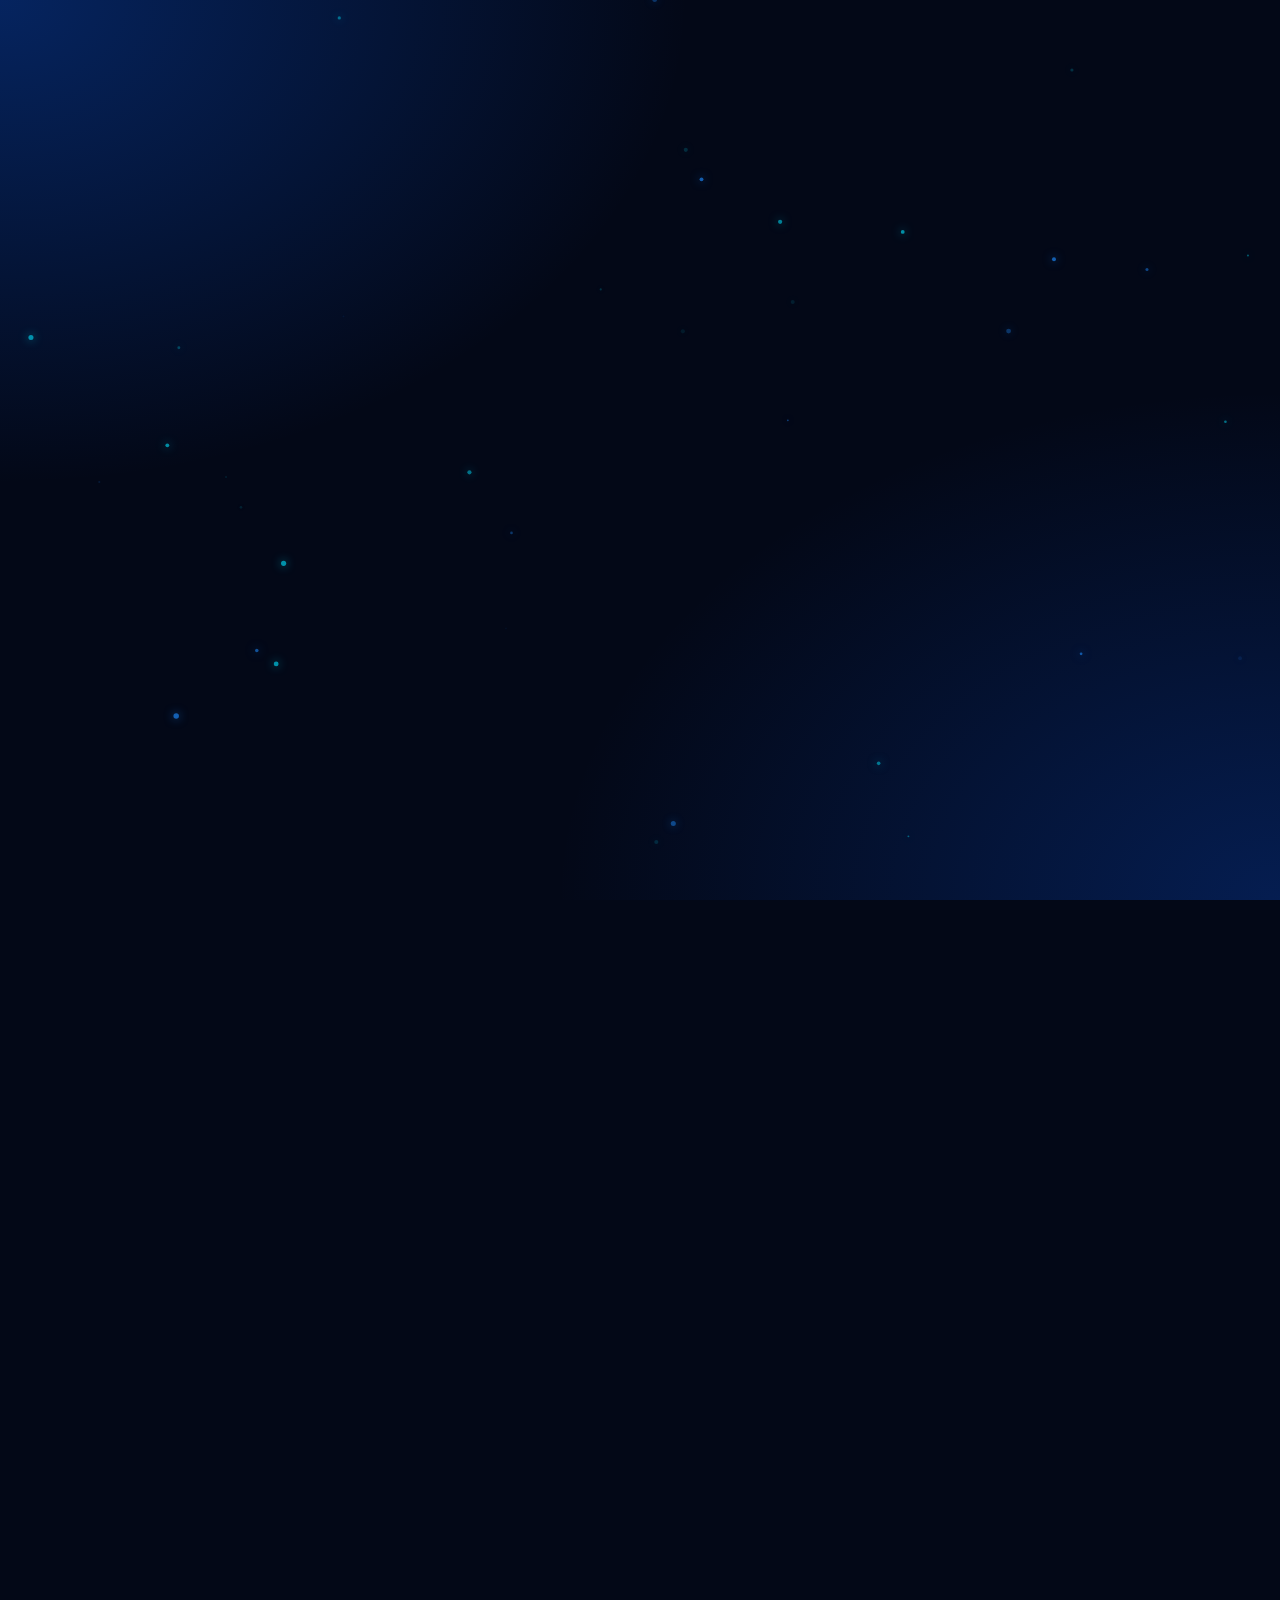
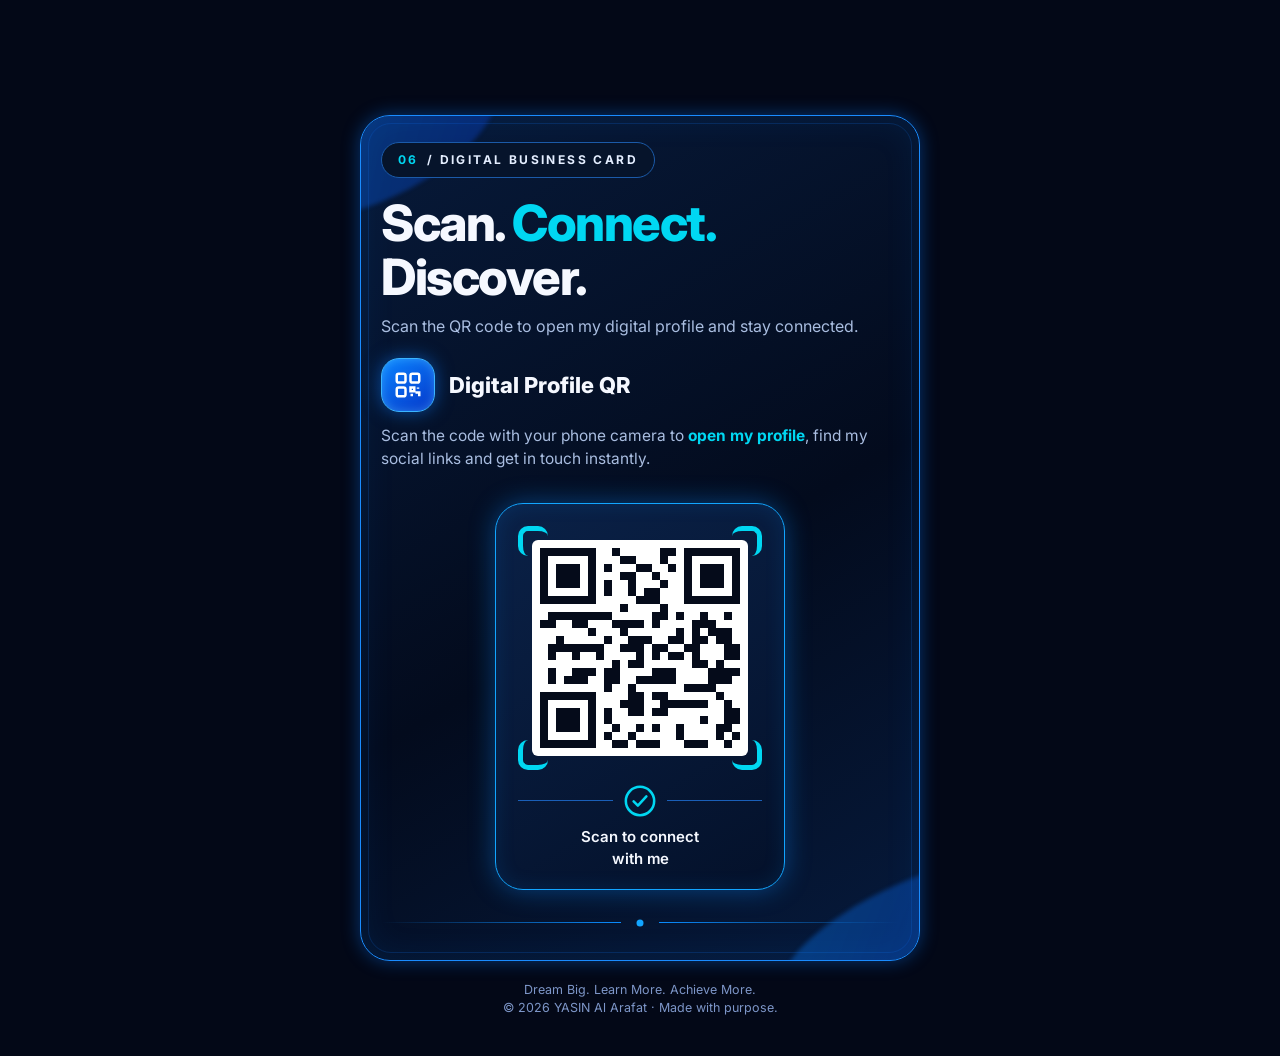
==== commit 41a1930a: "Rename YASIN Al Arafat — Digital Profile (2).html to index.html" ====
--- a/index.html
+++ b/index.html
@@ -1,30 +1,426 @@
 <!doctype html>
 <html lang="en">
 <head>
-  <meta charset="utf-8"><meta name="viewport" content="width=device-width,initial-scale=1">
-  <meta name="theme-color" content="#101116"><title>Yasin QR Admin</title>
-  <link rel="stylesheet" href="css/style.css">
+<meta charset="utf-8">
+<meta name="viewport" content="width=device-width, initial-scale=1, viewport-fit=cover">
+<meta name="theme-color" content="#030817">
+<meta name="color-scheme" content="dark">
+<title>YASIN Al Arafat — Digital Profile</title>
+<script>document.documentElement.className='js'</script>
+<link rel="stylesheet" href="https://fonts.googleapis.com/css2?family=Inter:wght@400;500;600;700;800;900&family=Dancing+Script:wght@600;700&family=Noto+Sans+Bengali:wght@500;700&display=swap">
+<style>
+:root{color-scheme:dark;box-sizing:border-box;padding-top:env(safe-area-inset-top,0px);padding-bottom:env(safe-area-inset-bottom,0px);
+--bg:#030817;--text:#f5f8ff;--muted:#a9bde0;--blue:#087bff;--cyan:#00d7f2;--line:#0f6be0;--r:30px}
+html{scroll-behavior:smooth;scroll-padding-top:env(safe-area-inset-top,0px)}
+*{box-sizing:border-box}
+body{margin:0;color:var(--text);font-family:Inter,system-ui,-apple-system,"Segoe UI",Roboto,Arial,sans-serif;line-height:1.5;overflow-x:hidden;
+background:radial-gradient(ellipse at 0% 0%,#0a5cf055,transparent 38%),radial-gradient(ellipse at 100% 100%,#0a58f044,transparent 40%),var(--bg);background-attachment:fixed}
+a{color:inherit;text-decoration:none}button{font:inherit;color:inherit}
+.wrap{width:min(560px,calc(100% - 22px));margin:0 auto;padding:14px 0 30px}
+.card{position:relative;overflow:hidden;margin:0 0 18px;border:1.5px solid #1a8cff;border-radius:var(--r);
+background:linear-gradient(150deg,#071a3a 0%,#030b1d 55%,#061a3c 100%);padding:26px 20px 30px;
+box-shadow:0 0 18px #0a7bff66,inset 0 0 36px #0a7bff1c}
+.card:before{content:"";position:absolute;inset:7px;border:1px solid #0e5dc844;border-radius:calc(var(--r) - 7px);pointer-events:none}
+.wave{position:absolute;pointer-events:none;border-radius:50%;background:linear-gradient(135deg,#0a84ff,#0a3fd8);filter:blur(2px);opacity:.55}
+.w1{width:260px;height:120px;left:-110px;top:-40px;transform:rotate(-28deg)}
+.w2{width:300px;height:110px;right:-150px;bottom:-30px;transform:rotate(-24deg);opacity:.45}
+.dots{position:absolute;right:20px;top:20px;display:grid;grid-template-columns:repeat(5,6px);gap:9px;pointer-events:none}
+.dots i{width:6px;height:6px;border-radius:50%;background:#10a6ff;opacity:.9}
+.z{position:relative;z-index:1}
+/* hero */
+.avatar-ring{width:124px;height:124px;margin:2px auto 18px;border-radius:50%;display:grid;place-items:center;
+background:conic-gradient(from 200deg,#00d7f2,#0a6cff,#02112b 35%,#0a6cff 60%,#00d7f2);padding:4px;box-shadow:0 0 0 12px #0a7bff14,0 0 40px #00bfff66}
+.avatar{width:100%;height:100%;border-radius:50%;background:radial-gradient(circle at 35% 25%,#13294d,#050d1f 70%);display:grid;place-items:center;border:3px solid #031022}
+.avatar{overflow:hidden}.avatar img{width:100%;height:100%;object-fit:cover;border-radius:50%;display:block}
+.eyebrow{display:flex;align-items:center;gap:10px;color:var(--cyan);font-weight:800;letter-spacing:.3em;font-size:11px;text-transform:uppercase}
+.eyebrow:after{content:"";flex:1;height:1.5px;background:linear-gradient(90deg,#0a8cff,transparent)}
+h1{margin:10px 0 0;font-size:clamp(34px,11.2vw,64px);line-height:.95;font-weight:900;letter-spacing:-.045em;flex:none}
+.namerow{display:flex;align-items:flex-end;justify-content:space-between;gap:4px}
+h1 span{display:block;color:var(--cyan);background:linear-gradient(90deg,#00e0ff,#12a5ff);-webkit-background-clip:text;background-clip:text;-webkit-text-fill-color:transparent}
+.slogan{font-family:"Dancing Script",cursive;font-weight:700;font-size:clamp(15px,4.8vw,27px);line-height:1.05;text-align:right;transform:rotate(-5deg);margin:0 2px 18px 0;white-space:nowrap}
+.slogan span{display:block;color:var(--cyan)}
+.role{display:flex;align-items:center;gap:12px;font-weight:600;font-size:clamp(14px,4vw,17px);margin-top:10px;padding-bottom:16px;border-bottom:1.5px solid #0a62c8aa}
+.role .ic{width:48px;height:48px;border-radius:14px;border:1.5px solid #1a8cff;background:#071a3d;display:grid;place-items:center;flex:none;box-shadow:inset 0 0 12px #0a7bff44}
+.bio{border-left:4px solid var(--cyan);padding-left:14px;margin:18px 0 22px;color:#bfd0f2;font-size:clamp(14.5px,4vw,17px)}
+.btns{display:grid;grid-template-columns:repeat(2,minmax(0,1fr));gap:8px}
+.btn{display:flex;align-items:center;justify-content:center;gap:7px;min-width:0;white-space:nowrap;border:1.5px solid #18a0ff;border-radius:999px;padding:10px 8px;font-weight:700;font-size:13px;cursor:pointer;transition:.2s;background:#06142c;box-shadow:inset 0 0 14px #0a7bff22}
+.btn:active,.btn:hover{transform:translateY(-2px);box-shadow:0 0 20px #0a7bffaa}
+.btn.p{background:linear-gradient(120deg,#0a8cff,#0630d6);border-color:#33d6ff;box-shadow:0 0 18px #0a7bff88,inset 0 0 14px #5cdcff55}
+
+.btn svg{flex:none}
+.star{display:flex;align-items:center;gap:12px;margin-top:24px;color:var(--cyan)}
+.star:before,.star:after{content:"";flex:1;height:1.5px;background:linear-gradient(90deg,transparent,#0a8cff)}
+.star:after{background:linear-gradient(270deg,transparent,#0a8cff)}
+/* sections */
+.kicker{display:inline-flex;align-items:center;gap:8px;border:1.5px solid #1b5aa8;border-radius:999px;padding:8px 16px;font-size:12px;font-weight:700;letter-spacing:.2em;text-transform:uppercase;background:#06142b;color:#e4eeff}
+.kicker b{color:var(--cyan);font-weight:700}
+.head{display:flex;align-items:flex-start;gap:14px;margin:18px 0 6px}
+.badge{width:62px;height:62px;border-radius:18px;background:linear-gradient(145deg,#0a84ff,#0636c9);display:grid;place-items:center;flex:none;box-shadow:0 0 18px #0a7bff88,inset 0 0 10px #66d6ff66;border:1px solid #3bb4ff}
+h2{margin:0;font-size:clamp(30px,9vw,42px);line-height:1.08;letter-spacing:-.03em;font-weight:800}
+h2 em{font-style:normal;color:#12a5ff}
+.sub{color:#8fa9de;font-size:15px;margin:2px 0 0}
+.grid{display:grid;grid-template-columns:repeat(2,minmax(0,1fr));gap:10px;margin-top:20px}
+.tile{display:flex;align-items:center;gap:8px;min-width:0;min-height:56px;padding:9px 8px 9px 9px;border:1.5px solid #1658b4;border-radius:22px;background:linear-gradient(145deg,#0d2145,#061128);box-shadow:inset 0 0 14px #0a7bff1f;transition:.2s}
+a.tile:hover,a.tile:active,button.tile:hover{border-color:#12d4ff;transform:translateY(-2px);box-shadow:0 0 16px #0a8cff66}
+.tile .lg{width:44px;height:44px;border-radius:12px;display:grid;place-items:center;flex:none;overflow:hidden}
+.tile .sep{width:1.5px;height:30px;background:#2a4f8c;flex:none}
+.tile .nm{font-weight:700;font-size:clamp(12px,3.6vw,16px);white-space:nowrap;min-width:0;overflow:hidden;text-overflow:ellipsis}
+.tile .ar{margin-left:auto;width:32px;height:32px;border-radius:50%;background:#0d2347;border:1px solid #1f4c93;display:grid;place-items:center;color:#8fd0ff;flex:none;font-size:15px}
+.tile.off{opacity:.5}
+.contact .tile{min-height:0;padding:7px 8px;border-radius:22px}
+.contact .tile .lg{width:44px;height:44px;border-radius:13px}
+.contact .tile .nm{font-size:clamp(13px,3.8vw,17px);white-space:normal;line-height:1.15}
+.contact .ar{border-color:#2d66c0}
+.plane{position:absolute;right:26px;top:70px;width:96px;opacity:.95;filter:drop-shadow(0 0 14px #0a8cff88)}
+.foot{display:flex;align-items:center;gap:12px;margin-top:24px;color:var(--cyan)}
+.foot:before,.foot:after{content:"";flex:1;height:1.5px;background:linear-gradient(90deg,transparent,#0a8cff)}
+.foot:after{background:linear-gradient(270deg,transparent,#0a8cff)}
+/* about */
+.info{border:1.5px solid #1658b4;border-radius:20px;background:#07152e;padding:15px}
+.info h3{margin:0 0 6px;font-size:16px;color:#fff}.info p{margin:0;color:var(--muted);font-size:13.5px}
+/* qr */
+.qrrow{display:grid;grid-template-columns:1fr;gap:18px;margin-top:20px}
+.qrtitle{display:flex;align-items:center;gap:14px;font-weight:800;font-size:22px}
+.qrtitle .badge{width:54px;height:54px}
+.qrp{color:var(--muted);font-size:15.5px;margin:12px 0 14px}.qrp b{color:var(--cyan);font-weight:700}
+.pill{display:flex;align-items:center;gap:12px;border:1.5px solid #1b5aa8;border-radius:999px;padding:11px 16px;background:#06142b;font-size:14.5px;margin-top:10px}
+.pill b{color:var(--cyan);font-weight:700}
+.qrbox{border:1.5px solid #12a5ff;border-radius:28px;padding:22px 22px 18px;background:linear-gradient(150deg,#0a2147,#04112a);box-shadow:0 0 26px #0a8cff66,inset 0 0 20px #0a8cff22;text-align:center;max-width:290px;margin:0 auto;width:100%}
+.qrframe{position:relative;padding:14px;margin:0 auto}
+.qrframe i{position:absolute;width:30px;height:30px;border:5px solid #00d7f2;border-radius:10px}
+.qrframe i:nth-child(1){left:0;top:0;border-right:0;border-bottom:0}.qrframe i:nth-child(2){right:0;top:0;border-left:0;border-bottom:0}
+.qrframe i:nth-child(3){left:0;bottom:0;border-right:0;border-top:0}.qrframe i:nth-child(4){right:0;bottom:0;border-left:0;border-top:0}
+.qrframe svg{display:block;width:100%;background:#fff;border-radius:6px;padding:8px}
+.ready{display:flex;align-items:center;gap:10px;margin:14px 0 8px;color:var(--cyan)}
+.ready:before,.ready:after{content:"";flex:1;height:1.5px;background:#1a5fb8}
+.qrbox p{margin:0;font-weight:600;font-size:15px}
+.fnote{text-align:center;color:#7d96c8;font-size:12.5px;padding:2px 0 8px}
+.toast{position:fixed;left:50%;bottom:calc(24px + env(safe-area-inset-bottom,0px));transform:translate(-50%,20px);opacity:0;pointer-events:none;background:#0e2a52;border:1px solid #2a86e0;padding:11px 18px;border-radius:14px;font-size:14px;z-index:9;transition:.25s}
+.toast.on{opacity:1;transform:translate(-50%,0)}
+@media(max-width:480px){.card{padding:22px 14px 26px}.tile .sep{display:none}.tile .lg{width:36px;height:36px;border-radius:10px}.tile .lg svg{max-width:80%;max-height:80%}.tile .ar{width:24px;height:24px}.tile .ar svg{width:13px;height:13px}.contact .tile{min-height:0}.contact .tile .lg{width:38px;height:38px}.badge{width:52px;height:52px}.btns .btn{font-size:12.5px;padding:10px 6px;gap:6px}.btn>svg:first-of-type{width:18px;height:18px}.btn>svg:last-of-type{width:11px;height:11px}.role{font-size:13px}.role .ic{width:40px;height:40px;border-radius:12px}.bio{font-size:13.5px}.plane{width:70px;top:64px;right:18px}}
+#intro{position:fixed;inset:0;z-index:50;display:grid;place-items:center;background:radial-gradient(circle at 50% 42%,#0b2c6b,#030817 70%);animation:introOut .8s ease 2.1s forwards}
+.ibox{text-align:center}
+.ring{width:92px;height:92px;margin:0 auto 22px;border-radius:50%;border:4px solid #0a3d85;border-top-color:#00d7f2;border-right-color:#0a6cff;box-shadow:0 0 34px #0a8cff77;animation:spin 1s linear infinite}
+.iname{font-size:30px;font-weight:900;letter-spacing:-.03em;animation:rise .8s ease .3s backwards}
+.iname span{color:var(--cyan)}
+.itag{font-family:"Dancing Script",cursive;font-size:21px;color:#a9d6ff;margin-top:4px;animation:rise .8s ease .7s backwards}
+.js .card{opacity:0;transform:translateY(34px) scale(.98);transition:opacity .8s ease,transform .8s cubic-bezier(.2,.8,.2,1)}
+.js .card.show{opacity:1;transform:none}
+.card.show .tile,.card.show .info{animation:pop .6s cubic-bezier(.2,.8,.2,1) backwards;animation-delay:var(--d,0s)}
+.card.show .eyebrow{animation:rise .7s ease .1s backwards}
+.card.show h1{animation:rise .7s ease .25s backwards}
+.card.show .slogan{animation:rise .8s ease .5s backwards}
+.card.show .role{animation:rise .7s ease .6s backwards}
+.card.show .bio{animation:rise .7s ease .75s backwards}
+.card.show .btns{animation:rise .7s ease .9s backwards}
+.avatar-ring{animation:pulse 3s ease-in-out infinite}
+.dots i{animation:tw 2.4s ease-in-out infinite}.dots i:nth-child(odd){animation-delay:.7s}
+.wave{animation:drift 9s ease-in-out infinite alternate}
+.plane{animation:float 4s ease-in-out infinite}
+.btn.p{position:relative;overflow:hidden}
+.btn.p:after{content:"";position:absolute;top:0;left:-60%;width:40%;height:100%;background:linear-gradient(100deg,transparent,#ffffff55,transparent);transform:skewX(-20deg);animation:sheen 3.4s ease-in-out 2.8s infinite}
+@keyframes spin{to{transform:rotate(360deg)}}
+@keyframes introOut{to{opacity:0;visibility:hidden}}
+@keyframes rise{from{opacity:0;translate:0 16px}}
+@keyframes pop{from{opacity:0;transform:translateY(18px) scale(.94)}}
+@keyframes pulse{0%,100%{box-shadow:0 0 0 10px #0a7bff14,0 0 30px #00bfff55}50%{box-shadow:0 0 0 18px #0a7bff0a,0 0 54px #00d7f2aa}}
+@keyframes tw{50%{opacity:.25}}
+@keyframes drift{to{translate:14px 10px}}
+@keyframes float{50%{transform:translate(-6px,-9px) rotate(-3deg)}}
+@keyframes sheen{0%{left:-60%}35%,100%{left:130%}}
+@media(prefers-reduced-motion:reduce){*{animation-duration:.01ms!important;animation-delay:0s!important;animation-iteration-count:1!important;transition-duration:.01ms!important}#intro{display:none}}
+#pt{position:fixed;inset:0;width:100%;height:100%;z-index:2;pointer-events:none}
+.btn,.tile{position:relative;overflow:hidden;-webkit-tap-highlight-color:transparent;user-select:none}
+.btn:active,.tile:active{transform:scale(.95)!important;transition-duration:.08s}
+.rip{position:absolute;border-radius:50%;background:radial-gradient(circle,#9aeeffdd,#0a8cff66 55%,transparent 70%);transform:scale(0);animation:ripple .75s ease-out forwards;pointer-events:none}
+.sp{position:fixed;width:6px;height:6px;margin:-3px 0 0 -3px;border-radius:50%;background:#00e0ff;box-shadow:0 0 9px #00d7f2,0 0 16px #0a8cff;pointer-events:none;z-index:40;animation:spark .7s ease-out forwards}
+.go .ar,.go>svg:last-of-type{animation:arrowgo .55s ease}
+.go .lg{animation:logo .55s ease}
+.caret{display:inline-block;width:2px;height:1em;background:var(--cyan);margin-left:2px;vertical-align:-.12em;animation:blink .7s steps(1) infinite}
+@keyframes ripple{to{transform:scale(1);opacity:0}}
+@keyframes spark{to{transform:translate(var(--x),var(--y)) scale(0);opacity:0}}
+@keyframes arrowgo{40%{transform:translate(8px,-8px) rotate(20deg);opacity:0}60%{transform:translate(-8px,8px);opacity:0}100%{transform:none;opacity:1}}
+@keyframes logo{40%{transform:scale(1.2) rotate(-8deg)}100%{transform:none}}
+@keyframes blink{50%{opacity:0}}
+#sbar{position:fixed;left:0;right:0;top:env(safe-area-inset-top,0px);height:3px;z-index:45;transform-origin:0 50%;transform:scaleX(0);background:linear-gradient(90deg,#00d7f2,#0a6cff,#8a3cff);box-shadow:0 0 10px #00d7f2;pointer-events:none}
+.js .card.above{transform:translateY(-34px) scale(.98)}
+.avatar-ring{translate:0 calc(var(--sy,0)*-.06px)}
+.dots{translate:0 calc(var(--sy,0)*.04px)}
+.wave{rotate:calc(var(--sy,0)*.004deg)}
+.iav{position:relative;width:132px;height:132px;margin:0 auto 22px}.iav img{position:absolute;inset:11px;width:calc(100% - 22px);height:calc(100% - 22px);border-radius:50%;object-fit:cover;box-shadow:0 0 30px #0a8cff88;animation:rise .8s ease .1s backwards}.iav .ring{position:absolute;inset:0;width:auto;height:auto;margin:0}
+.namerow{position:relative;min-height:104px;cursor:pointer;-webkit-tap-highlight-color:transparent}
+.sigbox{position:absolute;left:50%;top:50%;width:80%;max-width:340px;transform:translate(-50%,-50%);opacity:0;pointer-events:none;z-index:2}
+.sigbox img{display:block;width:100%;height:auto;filter:drop-shadow(0 0 6px #00d7f2) drop-shadow(0 0 14px #0a8cff88);-webkit-mask:linear-gradient(90deg,#000 85%,transparent) left center/0% 100% no-repeat;mask:linear-gradient(90deg,#000 85%,transparent) left center/0% 100% no-repeat}
+.namerow.signing .sigbox{opacity:1}
+.namerow.signing .sigbox img{animation:wipe 2.2s cubic-bezier(.4,.1,.3,1) both}
+.namerow.reveal .sigbox{animation:sigOut .8s ease forwards}
+.js .namerow:not(.reveal):not(.done) h1,.js .namerow:not(.reveal):not(.done) .slogan{opacity:0;animation:failsafe 0s 9s forwards}
+.namerow h1{transform-origin:left center}
+.namerow.reveal h1{animation:nameFade .8s ease backwards}
+.namerow.reveal .slogan{animation:rise .8s ease .5s backwards}
+@keyframes wipe{0%{-webkit-mask-size:0% 100%;mask-size:0% 100%}30%{-webkit-mask-size:35% 100%;mask-size:35% 100%}38%{-webkit-mask-size:36% 100%;mask-size:36% 100%}72%{-webkit-mask-size:92% 100%;mask-size:92% 100%}80%{-webkit-mask-size:94% 100%;mask-size:94% 100%}100%{-webkit-mask-size:135% 100%;mask-size:135% 100%}}
+@keyframes sigOut{to{opacity:0;filter:blur(7px);transform:translate(-50%,-54%) scale(1.06)}}
+@keyframes nameIn{from{opacity:0;transform:scale(1.1);filter:blur(10px)}}
+@keyframes failsafe{to{opacity:1}}
+#sg{display:block;width:100%;height:auto;overflow:visible}
+#sg .b{fill:none;stroke:#f4fbff;stroke-width:3.4;stroke-linecap:round;stroke-linejoin:round;visibility:hidden}
+#sg .g{fill:none;stroke:#ff4fd8;stroke-width:6.5;stroke-linecap:round;stroke-linejoin:round;opacity:0}
+#mc{position:absolute;left:0;top:0;width:100%;height:100%;pointer-events:none;z-index:3;opacity:0}
+#sg{transition:opacity .2s}
+@keyframes nameFade{from{opacity:0;filter:blur(3px)}}
+</style>
 </head>
 <body>
-  <main class="wrap">
-    <header><p class="eyebrow">YASIN DIGITAL IDENTITY</p><h1>QR Redirect Admin</h1><p class="muted">Sign in to update your permanent QR destination.</p></header>
-    <section class="panel">
-      <form id="loginForm">
-        <h2>Admin Login</h2>
-        <label>Email<input id="email" type="email" autocomplete="username" required></label>
-        <label>Password<input id="password" type="password" autocomplete="current-password" required></label>
-        <button type="submit">Sign in</button>
-      </form>
-      <form id="updateForm" hidden>
-        <h2>Destination URL</h2>
-        <p class="muted">Current destination: <span id="currentUrl">Loading…</span></p>
-        <label>New HTTPS URL<input id="destination" type="url" placeholder="https://example.com/" required></label>
-        <button type="submit">Save destination</button>
-        <button type="button" class="secondary" id="logout">Log out</button>
-      </form>
-      <p id="status" role="status" aria-live="polite"></p>
-    </section>
-    <footer>Permanent QR address: <code>https://yasinfo725.github.io/go/</code></footer>
-  </main>
-  <script src="js/config.js"></script><script src="js/app.js"></script>
-</body></html>
+<div id="intro"><div class="ibox"><div class="iav"><img id="iimg" alt=""><div class="ring"></div></div><div class="iname">YASIN <span>Al Arafat.</span></div><div class="itag">Dream Bigger · Build Better</div></div></div>
+<svg width="0" height="0" style="position:absolute" aria-hidden="true">
+<defs>
+<linearGradient id="ig" x1="0" y1="1" x2="1" y2="0"><stop offset="0" stop-color="#feda75"/><stop offset=".3" stop-color="#fa7e1e"/><stop offset=".55" stop-color="#d62976"/><stop offset=".8" stop-color="#962fbf"/><stop offset="1" stop-color="#4f5bd5"/></linearGradient>
+<symbol id="arr" viewBox="0 0 24 24"><path d="M7 17 17 7M9 7h8v8" fill="none" stroke="currentColor" stroke-width="2.2" stroke-linecap="round" stroke-linejoin="round"/></symbol>
+</defs>
+</svg>
+
+<canvas id="pt"></canvas>
+<div id="sbar"></div>
+<div class="wrap">
+
+<!-- 01 HERO -->
+<section class="card" id="home">
+<div class="wave w1"></div><div class="wave w2"></div>
+<div class="dots"><i></i><i></i><i></i><i></i><i></i><i></i><i></i><i></i><i></i><i></i></div>
+<div class="z">
+<div class="avatar-ring"><div class="avatar"><img src="[data-uri]" alt="Yasin Al Arafat"></div></div>
+<div class="eyebrow">• Personal Digital Identity</div>
+<div class="namerow"><div class="sigbox" aria-hidden="true"><svg id="sg" viewBox="-6 -10 912 396" xmlns="http://www.w3.org/2000/svg"><defs><filter id="gl" x="-30%" y="-30%" width="160%" height="160%"><feGaussianBlur stdDeviation="3.2" result="b"/><feMerge><feMergeNode in="b"/><feMergeNode in="b"/><feMergeNode in="SourceGraphic"/></feMerge></filter></defs><g class="gb"><path class="b" d="M248.0 144.0 L245.4 141.8 L244.1 139.0 L244.7 132.0 L262.3 107.0 L273.0 95.1 L288.0 82.4 L302.0 74.0 L309.9 71.9 L311.7 72.6 L313.4 75.0 L315.9 85.0 L315.9 114.0 L311.0 144.0 L313.1 155.0 L317.1 160.8 L321.0 163.2 L331.0 166.0 L341.0 165.9 L347.0 164.5 L356.0 160.1 L368.0 156.8 L401.0 131.4 L407.0 128.4 L413.8 127.3 L415.8 129.2 L415.9 139.0 L410.3 162.0 L409.9 171.0 L414.6 180.0 L418.0 183.6 L423.0 185.7 L430.0 185.3 L436.0 182.9 L444.0 177.5 L459.9 162.0 L476.5 140.9 L498.6 108.0 L505.6 94.0 L508.7 81.0 L508.1 78.0 L505.7 74.3 L500.0 71.7 L495.0 71.5 L489.0 73.9 L481.0 79.4 L475.2 85.0 L463.4 102.0 L459.2 118.0 L460.5 129.0 L463.3 135.0 L475.3 146.2 L487.0 152.4 L491.9 156.1 L495.0 160.0 L497.9 168.0 L498.1 173.0 L495.1 181.0 L484.0 198.0"/><path class="b" d="M492.0 212.0 L509.0 202.4 L524.0 199.7 L622.0 152.3 L698.0 117.8 L797.0 75.8 L859.0 51.2 L876.0 41.5 L890.0 37.0"/><path class="b" d="M682.0 52.0 L663.9 73.0 L649.0 87.8 L629.0 103.5 L623.0 107.1 L615.7 109.8 L612.4 115.9 L609.0 119.4 L519.0 188.4 L514.7 193.0 L511.0 201.0"/><path class="b" d="M492.0 212.0 L469.0 225.2 L424.0 247.0 L416.0 246.4 L409.0 247.3 L390.0 253.6 L361.0 260.9 L315.0 270.6 L293.0 273.7 L285.0 273.5 L267.0 282.1 L256.0 285.7 L246.0 287.8 L237.0 288.3 L230.0 286.3 L223.7 281.4 L217.0 279.5 L184.0 275.5 L161.0 267.6 L140.0 258.7 L118.0 247.3 L81.0 223.5 L56.0 205.9 L34.0 187.9 L22.3 176.0 L17.6 169.0 L13.5 158.0 L11.1 145.0 L11.1 130.0 L13.7 120.0 L21.6 102.0 L30.1 88.0 L44.3 70.0 L51.0 63.0 L63.0 53.1 L77.0 44.0 L106.0 28.8 L119.0 23.5 L142.0 16.4 L153.0 16.0 L167.0 17.1 L177.0 20.0 L183.0 23.1 L191.9 30.1 L197.5 37.0 L203.9 50.0 L211.8 77.0 L214.9 98.0 L216.0 114.0 L215.9 135.0 L212.8 163.0 L208.8 184.0 L198.7 218.0 L184.7 258.0 L181.8 270.9 L178.0 278.0 L171.0 301.0 L165.2 328.0 L163.0 344.0 L164.6 356.0 L166.5 361.0 L169.3 364.9 L176.0 369.3 L186.0 371.0 L199.0 369.3 L212.0 365.2 L242.0 351.4 L334.0 300.3 L413.0 258.7 L417.5 254.9 L421.0 248.0"/><path class="b" d="M377.0 212.0 L399.6 178.0 L403.0 174.6 L409.0 171.0"/><path class="b" d="M367.0 162.0 L366.9 160.6 L364.0 169.0 L351.9 190.0 L349.8 200.0 L350.2 206.0 L353.6 215.0 L356.1 217.6 L360.0 219.3 L364.0 219.5 L369.0 218.4 L377.0 212.0"/><path class="b" d="M321.0 195.0 L322.2 186.0 L327.3 178.0 L331.0 167.0"/><path class="b" d="M335.0 165.0 L339.4 148.0 L349.2 129.0 L369.8 79.0 L386.0 44.0"/><path class="b" d="M322.0 185.0 L312.0 187.1 L301.0 192.4 L278.0 206.7 L259.0 222.0 L248.1 234.0 L233.8 256.0 L228.5 266.0 L225.0 281.0"/><path class="b" d="M286.0 272.0 L289.0 261.0 L304.2 232.0 L321.0 195.0"/><path class="b" d="M499.0 169.0 L505.0 166.3 L508.9 163.0 L526.5 136.1 L536.2 129.4 L541.8 113.0 L563.3 67.0 L572.0 52.0"/><path class="b" d="M612.0 76.0 L619.0 66.0"/><path class="b" d="M612.0 76.0 L605.4 88.6 L596.3 94.3 L575.9 121.0 L566.0 131.9 L556.0 140.1 L550.0 143.4 L544.0 143.1 L540.9 140.0 L538.9 133.1 L537.0 130.0"/><path class="b" d="M609.0 104.0 L607.8 93.0 L606.0 89.0"/></g><g class="gg" filter="url(#gl)"><path class="g" d="M248.0 144.0 L245.4 141.8 L244.1 139.0 L244.7 132.0 L262.3 107.0 L273.0 95.1 L288.0 82.4 L302.0 74.0 L309.9 71.9 L311.7 72.6 L313.4 75.0 L315.9 85.0 L315.9 114.0 L311.0 144.0 L313.1 155.0 L317.1 160.8 L321.0 163.2 L331.0 166.0 L341.0 165.9 L347.0 164.5 L356.0 160.1 L368.0 156.8 L401.0 131.4 L407.0 128.4 L413.8 127.3 L415.8 129.2 L415.9 139.0 L410.3 162.0 L409.9 171.0 L414.6 180.0 L418.0 183.6 L423.0 185.7 L430.0 185.3 L436.0 182.9 L444.0 177.5 L459.9 162.0 L476.5 140.9 L498.6 108.0 L505.6 94.0 L508.7 81.0 L508.1 78.0 L505.7 74.3 L500.0 71.7 L495.0 71.5 L489.0 73.9 L481.0 79.4 L475.2 85.0 L463.4 102.0 L459.2 118.0 L460.5 129.0 L463.3 135.0 L475.3 146.2 L487.0 152.4 L491.9 156.1 L495.0 160.0 L497.9 168.0 L498.1 173.0 L495.1 181.0 L484.0 198.0"/><path class="g" d="M492.0 212.0 L509.0 202.4 L524.0 199.7 L622.0 152.3 L698.0 117.8 L797.0 75.8 L859.0 51.2 L876.0 41.5 L890.0 37.0"/><path class="g" d="M682.0 52.0 L663.9 73.0 L649.0 87.8 L629.0 103.5 L623.0 107.1 L615.7 109.8 L612.4 115.9 L609.0 119.4 L519.0 188.4 L514.7 193.0 L511.0 201.0"/><path class="g" d="M492.0 212.0 L469.0 225.2 L424.0 247.0 L416.0 246.4 L409.0 247.3 L390.0 253.6 L361.0 260.9 L315.0 270.6 L293.0 273.7 L285.0 273.5 L267.0 282.1 L256.0 285.7 L246.0 287.8 L237.0 288.3 L230.0 286.3 L223.7 281.4 L217.0 279.5 L184.0 275.5 L161.0 267.6 L140.0 258.7 L118.0 247.3 L81.0 223.5 L56.0 205.9 L34.0 187.9 L22.3 176.0 L17.6 169.0 L13.5 158.0 L11.1 145.0 L11.1 130.0 L13.7 120.0 L21.6 102.0 L30.1 88.0 L44.3 70.0 L51.0 63.0 L63.0 53.1 L77.0 44.0 L106.0 28.8 L119.0 23.5 L142.0 16.4 L153.0 16.0 L167.0 17.1 L177.0 20.0 L183.0 23.1 L191.9 30.1 L197.5 37.0 L203.9 50.0 L211.8 77.0 L214.9 98.0 L216.0 114.0 L215.9 135.0 L212.8 163.0 L208.8 184.0 L198.7 218.0 L184.7 258.0 L181.8 270.9 L178.0 278.0 L171.0 301.0 L165.2 328.0 L163.0 344.0 L164.6 356.0 L166.5 361.0 L169.3 364.9 L176.0 369.3 L186.0 371.0 L199.0 369.3 L212.0 365.2 L242.0 351.4 L334.0 300.3 L413.0 258.7 L417.5 254.9 L421.0 248.0"/><path class="g" d="M377.0 212.0 L399.6 178.0 L403.0 174.6 L409.0 171.0"/><path class="g" d="M367.0 162.0 L366.9 160.6 L364.0 169.0 L351.9 190.0 L349.8 200.0 L350.2 206.0 L353.6 215.0 L356.1 217.6 L360.0 219.3 L364.0 219.5 L369.0 218.4 L377.0 212.0"/><path class="g" d="M321.0 195.0 L322.2 186.0 L327.3 178.0 L331.0 167.0"/><path class="g" d="M335.0 165.0 L339.4 148.0 L349.2 129.0 L369.8 79.0 L386.0 44.0"/><path class="g" d="M322.0 185.0 L312.0 187.1 L301.0 192.4 L278.0 206.7 L259.0 222.0 L248.1 234.0 L233.8 256.0 L228.5 266.0 L225.0 281.0"/><path class="g" d="M286.0 272.0 L289.0 261.0 L304.2 232.0 L321.0 195.0"/><path class="g" d="M499.0 169.0 L505.0 166.3 L508.9 163.0 L526.5 136.1 L536.2 129.4 L541.8 113.0 L563.3 67.0 L572.0 52.0"/><path class="g" d="M612.0 76.0 L619.0 66.0"/><path class="g" d="M612.0 76.0 L605.4 88.6 L596.3 94.3 L575.9 121.0 L566.0 131.9 L556.0 140.1 L550.0 143.4 L544.0 143.1 L540.9 140.0 L538.9 133.1 L537.0 130.0"/><path class="g" d="M609.0 104.0 L607.8 93.0 L606.0 89.0"/></g><g filter="url(#gl)"><circle id="hd" r="4" cx="0" cy="0" fill="#fff" opacity="0"/><circle id="dt" cx="573" cy="16" r="0" fill="#fff" opacity="0"/></g></svg></div><canvas id="mc"></canvas><h1>YASIN<span>Al Arafat.</span></h1><div class="slogan">Dream Bigger<span>Build Better</span></div></div>
+<div class="role"><span class="ic"><svg width="26" height="26" viewBox="0 0 24 24" fill="none" stroke="#e8f6ff" stroke-width="2" stroke-linecap="round" stroke-linejoin="round"><path d="m9 8-4 4 4 4M15 8l4 4-4 4M13 6l-2 12" transform="translate(0 -1)"/><path d="M4 20h16"/></svg></span><span><span id="ty">Aspiring Digital Creator · Tech &amp; AI Enthusiast</span><span id="caret" class="caret" style="display:none"></span><span id="rest" style="visibility:hidden"></span></span></div>
+<p class="bio">A learner with a passion for technology, creativity and innovation. Exploring AI, design, video editing and digital skills—one step at a time, building toward a meaningful future.</p>
+<div class="btns">
+<a class="btn p" href="#contact"><svg width="22" height="22" viewBox="0 0 24 24" fill="#fff"><path d="M14.5 3.5c3.2-.6 5.4-.3 6 .3.6.6.9 2.800.3 6-.4 2-1.500 3.800-3 5.300l-1.500 1.500-1.100 3.200c-.1.400-.6.500-.9.200l-2.300-2.300-1.600-1.600-2.300-2.300c-.3-.3-.2-.8.200-.9l3.200-1.100 1.500-1.500c1.500-1.500 3.300-2.600 5.300-3zM15.500 8.500a1.500 1.500 0 1 0 3 0 1.500 1.500 0 0 0-3 0zM7 17c-1.200.2-2.200 1.200-2.500 3 1.800-.3 2.800-1.300 3-2.500z"/></svg>Let’s Connect <svg width="15" height="15"><use href="#arr"/></svg></a>
+<button class="btn bn" id="saveBtn" type="button"><svg width="26" height="26" viewBox="0 0 24 24" fill="#12e0f7"><path d="M5 3h11l4 4v13a1 1 0 0 1-1 1H5a1 1 0 0 1-1-1V4a1 1 0 0 1 1-1zm2 1.500V9h8V4.500zM7 14v6.500h10V14z"/><rect x="9" y="16" width="6" height="2" rx="1" fill="#06142c"/></svg>Save Contact <svg width="15" height="15"><use href="#arr"/></svg></button>
+</div>
+<div class="star"><svg width="26" height="26" viewBox="0 0 24 24" fill="#12a5ff"><path d="m12 2 2.900 6.300 6.800.7-5.100 4.600 1.500 6.800L12 17l-6.100 3.400 1.500-6.800L2.300 9l6.800-.7z"/></svg></div>
+</div>
+</section>
+
+<!-- 01 ABOUT -->
+<section class="card" id="about">
+<div class="wave w1" style="opacity:.3"></div>
+<div class="z">
+<span class="kicker"><b>01</b> / A little about me</span>
+<h2 style="margin-top:16px">Curious by nature.<br><em>Building for the future.</em></h2>
+<div class="grid">
+<div class="info"><h3>About Me</h3><p>I’m Yasin Al Arafat, interested in technology, digital creativity and learning new things. I’m exploring AI, graphic design, video editing and digital tools as I develop my skills.</p></div>
+<div class="info"><h3>My Goal</h3><p>To build practical skills, create meaningful projects, develop a personal brand and work toward a career in the digital world.</p></div>
+<div class="info"><h3>Interests</h3><p>Technology · Artificial Intelligence · Creative Design · Digital Media · Learning</p></div>
+<div class="info"><h3>Location</h3><p>Manikganj Sadar, Manikganj, Dhaka, Bangladesh</p></div>
+</div>
+</div>
+</section>
+
+<!-- 02 SOCIAL -->
+<section class="card" id="social">
+<div class="wave w1" style="opacity:.35"></div>
+<div class="z">
+<span class="kicker"><b>02</b> / Find me online</span>
+<div class="head"><span class="badge"><svg width="34" height="34" viewBox="0 0 24 24" fill="none" stroke="#fff" stroke-width="2.200" stroke-linecap="round"><path d="M10 14a4.500 4.500 0 0 0 6.400 0l3-3a4.500 4.500 0 0 0-6.400-6.400l-1 1M14 10a4.500 4.500 0 0 0-6.400 0l-3 3a4.500 4.500 0 0 0 6.400 6.400l1-1"/></svg></span>
+<div><h2>Social <em style="color:#12c4ff">Connections</em></h2></div></div>
+<p class="sub">Available social links open your profiles. More networks can be added whenever you like.</p>
+<div class="grid">
+<a class="tile" href="https://www.facebook.com/share/1AK2K56yq4/" target="_blank" rel="noopener"><span class="lg" style="background:#0a6cff"><svg width="30" height="30" viewBox="0 0 24 24" fill="#fff"><path d="M14 8V6.500c0-.7.200-1 1.100-1H17V2h-2.800C11.300 2 10 3.700 10 6v2H8v3.500h2V22h4v-10.500h2.700L17 8z"/></svg></span><span class="sep"></span><span class="nm">Facebook</span><span class="ar"><svg width="16" height="16"><use href="#arr"/></svg></span></a>
+<a class="tile" href="https://www.instagram.com/tox.ninja?lqvp=MXRqenZwNGNoZWtpcg==" target="_blank" rel="noopener"><span class="lg" style="background:url('data:image/svg+xml;utf8,') ,#d62976"><svg width="44" height="44" viewBox="0 0 44 44"><rect width="44" height="44" fill="url(#ig)"/><rect x="10" y="10" width="24" height="24" rx="7" fill="none" stroke="#fff" stroke-width="2.800"/><circle cx="22" cy="22" r="5.500" fill="none" stroke="#fff" stroke-width="2.800"/><circle cx="29.500" cy="14.500" r="1.800" fill="#fff"/></svg></span><span class="sep"></span><span class="nm">Instagram</span><span class="ar"><svg width="16" height="16"><use href="#arr"/></svg></span></a>
+<a class="tile" href="https://www.tiktok.com/@tox.ninja1?_r=1&amp;_t=ZS-9Bbh54ozWbc" target="_blank" rel="noopener"><span class="lg" style="background:#050505"><svg width="28" height="28" viewBox="0 0 24 24"><path d="M16.500 3c.3 2.300 1.600 3.700 4 3.900v3c-1.400.1-2.700-.3-4-1.100v6.200c0 5-5.400 6.800-8.400 3.900-2.100-2.100-1.800-6.100 1.400-7.500.7-.3 1.500-.4 2.200-.3v3.200c-.8-.2-1.700-.1-2.200.6-.8 1 -.2 2.600 1.100 2.800 1.100.2 2.100-.6 2.100-1.800V3z" fill="#25f4ee" transform="translate(-.8 -.6)"/><path d="M16.500 3c.3 2.300 1.600 3.700 4 3.900v3c-1.400.1-2.700-.3-4-1.100v6.200c0 5-5.400 6.800-8.400 3.900-2.100-2.100-1.800-6.100 1.400-7.500.7-.3 1.500-.4 2.200-.3v3.200c-.8-.2-1.700-.1-2.200.6-.8 1-.2 2.600 1.100 2.800 1.100.2 2.100-.6 2.100-1.800V3z" fill="#fe2c55" transform="translate(.8 .6)"/><path d="M16.500 3c.3 2.300 1.600 3.700 4 3.900v3c-1.400.1-2.700-.3-4-1.100v6.200c0 5-5.400 6.800-8.400 3.900-2.100-2.100-1.800-6.100 1.400-7.500.7-.3 1.500-.4 2.200-.3v3.200c-.8-.2-1.700-.1-2.200.6-.8 1-.2 2.600 1.100 2.800 1.100.2 2.100-.6 2.100-1.800V3z" fill="#fff"/></svg></span><span class="sep"></span><span class="nm">TikTok</span><span class="ar"><svg width="16" height="16"><use href="#arr"/></svg></span></a>
+<a class="tile" href="https://www.youtube.com/@KoutuhEx" target="_blank" rel="noopener"><span class="lg" style="background:#f00"><svg width="26" height="26" viewBox="0 0 24 24" fill="#fff"><path d="M8 5.500v13l11-6.500z"/></svg></span><span class="sep"></span><span class="nm">YouTube</span><span class="ar"><svg width="16" height="16"><use href="#arr"/></svg></span></a>
+<a class="tile" href="https://www.linkedin.com/in/md-yasin-042317438?utm_source=share_via&amp;utm_content=profile&amp;utm_medium=member_android" target="_blank" rel="noopener"><span class="lg" style="background:#0a74c9;color:#fff;font-weight:900;font-size:24px;letter-spacing:-.05em">in</span><span class="sep"></span><span class="nm">LinkedIn</span><span class="ar"><svg width="16" height="16"><use href="#arr"/></svg></span></a>
+<a class="tile" href="https://t.me/mdy725" target="_blank" rel="noopener"><span class="lg" style="background:#1b9cf0"><svg width="28" height="28" viewBox="0 0 24 24" fill="#fff"><path d="M21 4 3 11l5.500 2L18 7l-8 7.500V19l3-3 4.500 3.300z"/></svg></span><span class="sep"></span><span class="nm">Telegram</span><span class="ar"><svg width="16" height="16"><use href="#arr"/></svg></span></a>
+<div class="tile off"><span class="lg" style="background:#050505"><svg width="24" height="24" viewBox="0 0 24 24" fill="#fff"><path d="M17.800 3h3.100l-6.800 7.700L22 21h-6.200l-4.800-6.300L5.500 21H2.400l7.200-8.300L2 3h6.400l4.400 5.800zm-1.100 16.200h1.700L7.400 4.700H5.600z"/></svg></span><span class="sep"></span><span class="nm">X / Twitter</span><span class="ar"><svg width="16" height="16"><use href="#arr"/></svg></span></div>
+<div class="tile off"><span class="lg" style="background:#5865f2"><svg width="30" height="30" viewBox="0 0 24 24" fill="#fff"><path d="M19.300 5.300A16 16 0 0 0 15.400 4l-.5 1a14 14 0 0 0-3.800 0l-.5-1a16 16 0 0 0-3.900 1.300C4.200 9 3.500 12.600 3.800 16.100a16 16 0 0 0 4.800 2.400l1-1.600c-.6-.2-1.100-.5-1.600-.8l.4-.3a11 11 0 0 0 9.200 0l.4.300c-.5.300-1 .6-1.600.8l1 1.600a16 16 0 0 0 4.800-2.400c.4-4-.7-7.500-2.900-10.800zM9.500 14c-.9 0-1.600-.8-1.600-1.800s.7-1.800 1.600-1.800 1.600.8 1.600 1.800-.7 1.800-1.600 1.800zm5 0c-.9 0-1.600-.8-1.600-1.800s.7-1.800 1.600-1.800 1.600.8 1.600 1.800-.7 1.800-1.600 1.800z"/></svg></span><span class="sep"></span><span class="nm">Discord</span><span class="ar"><svg width="16" height="16"><use href="#arr"/></svg></span></div>
+<div class="tile off"><span class="lg" style="background:#050505"><svg width="30" height="30" viewBox="0 0 24 24" fill="#fff"><path d="M12 2a10 10 0 0 0-3.200 19.500c.5.100.7-.2.700-.5v-1.800c-2.800.6-3.400-1.200-3.400-1.200-.5-1.200-1.100-1.500-1.100-1.500-.9-.6.100-.6.100-.6 1 .1 1.500 1 1.500 1 .9 1.500 2.400 1.100 3 .8.100-.7.400-1.100.7-1.400-2.200-.3-4.600-1.100-4.600-5 0-1.100.4-2 1-2.700-.1-.3-.4-1.300.1-2.700 0 0 .8-.3 2.800 1a9.500 9.500 0 0 1 5 0c1.900-1.300 2.800-1 2.800-1 .6 1.400.2 2.400.1 2.700.6.700 1 1.600 1 2.700 0 3.900-2.400 4.700-4.600 5 .4.300.7.900.7 1.800v2.700c0 .3.200.6.700.5A10 10 0 0 0 12 2z"/></svg></span><span class="sep"></span><span class="nm">GitHub</span><span class="ar"><svg width="16" height="16"><use href="#arr"/></svg></span></div>
+<div class="tile off"><span class="lg" style="background:#050505"><svg width="28" height="28" viewBox="0 0 24 24" fill="none" stroke="#fff" stroke-width="2" stroke-linecap="round"><path d="M17.500 11.500c-.3-3-2.100-4.500-5-4.500-3 0-5 2-5 5s2 5 5 5c2.500 0 3.800-1.200 3.800-2.800 0-2.500-3.600-2.800-5-1.600-1 .9-.3 2.200 1.100 2.200 2 0 2.800-1.800 2.800-4M12.500 3C6 3 3.500 7 3.500 12s2.500 9 9 9 9-3.500 9-9"/></svg></span><span class="sep"></span><span class="nm">Threads</span><span class="ar"><svg width="16" height="16"><use href="#arr"/></svg></span></div>
+</div>
+<div class="foot"><svg width="30" height="30" viewBox="0 0 24 24" fill="none" stroke="currentColor" stroke-width="1.500"><circle cx="12" cy="12" r="9.500"/><ellipse cx="12" cy="12" rx="4" ry="9.500"/><path d="M2.500 12h19M4 7h16M4 17h16"/></svg></div>
+</div>
+</section>
+
+<!-- 03 CONTACT -->
+<section class="card contact" id="contact">
+<div class="wave w1" style="opacity:.4"></div><div class="wave w2" style="opacity:.4"></div>
+<svg class="plane" viewBox="0 0 100 80" aria-hidden="true"><path d="M96 4 4 34l26 9 10 26 14-16 20 14z" fill="#12a5ff"/><path d="M96 4 30 43l10 26 14-16z" fill="#0a5cf0"/><path d="M96 4 30 43l24 10z" fill="#5fd4ff"/></svg>
+<div class="z">
+<span class="kicker"><b>03</b> / Get in touch</span>
+<h2 style="margin-top:18px;font-size:clamp(38px,12vw,54px)">Let’s <em style="color:#12a5ff">Connect.</em></h2>
+<p class="sub" style="font-size:clamp(16px,4.4vw,20px);margin-top:10px">Feel free to reach out to me anytime!</p>
+<div style="width:90px;height:5px;border-radius:9px;background:linear-gradient(90deg,#00d7f2,#0a6cff);margin-top:18px"></div>
+<div class="grid">
+<a class="tile" href="tel:+8801601455000"><span class="lg" style="background:linear-gradient(145deg,#0a62f0,#0834b5)"><svg width="30" height="30" viewBox="0 0 24 24" fill="#5fd9ff"><path d="M6.600 10.800a15 15 0 0 0 6.600 6.600l2.200-2.200a1 1 0 0 1 1-.2c1.100.4 2.300.6 3.600.6a1 1 0 0 1 1 1V20a1 1 0 0 1-1 1A17 17 0 0 1 3 4a1 1 0 0 1 1-1h3.500a1 1 0 0 1 1 1c0 1.300.2 2.500.6 3.600a1 1 0 0 1-.2 1z"/></svg></span><span class="nm">Call Me</span><span class="ar"><svg width="16" height="16"><use href="#arr"/></svg></span></a>
+<a class="tile" href="https://wa.me/8801601455000" target="_blank" rel="noopener"><span class="lg" style="background:#16c35a"><svg width="34" height="34" viewBox="0 0 24 24" fill="none" stroke="#fff" stroke-width="1.800" stroke-linejoin="round"><path d="M12 3.500a8.500 8.500 0 0 0-7.300 12.800L3.500 20.500l4.300-1.100A8.500 8.500 0 1 0 12 3.500z"/><path d="M9 8.500c-.5.700-.4 1.800.7 3.300 1.200 1.600 2.600 2.500 3.800 2.800.8.200 1.500-.4 1.700-1l-1.800-1-.8.800c-.9-.4-1.800-1.300-2.200-2.300l.7-.8-.9-1.900z" fill="#fff" stroke="none"/></svg></span><span class="nm">WhatsApp</span><span class="ar"><svg width="16" height="16"><use href="#arr"/></svg></span></a>
+<a class="tile" href="mailto:yasinfo725@gmail.com"><span class="lg" style="background:linear-gradient(145deg,#2a5cff,#1630bd)"><svg width="32" height="32" viewBox="0 0 24 24"><rect x="3" y="5.500" width="18" height="13" rx="2.500" fill="#c9deff"/><path d="m4 7.500 8 6 8-6" fill="none" stroke="#2a5cff" stroke-width="1.800" stroke-linecap="round" stroke-linejoin="round"/></svg></span><span class="nm">Email Me</span><span class="ar"><svg width="16" height="16"><use href="#arr"/></svg></span></a>
+<button class="tile" id="shareBtn" type="button" style="text-align:left;cursor:pointer"><span class="lg" style="background:linear-gradient(145deg,#8a3cff,#4420b4)"><svg width="30" height="30" viewBox="0 0 24 24" fill="#f0c9ff" stroke="#f0c9ff" stroke-width="1.500" stroke-linecap="round"><circle cx="17.500" cy="5.500" r="2.800"/><circle cx="6" cy="12" r="2.800"/><circle cx="17.500" cy="18.500" r="2.800"/><path d="m8.500 10.700 6.500-3.900M8.500 13.300l6.500 3.900" fill="none"/></svg></span><span class="nm">Share Profile</span><span class="ar"><svg width="16" height="16"><use href="#arr"/></svg></span></button>
+</div>
+<div class="foot"><svg width="40" height="30" viewBox="0 0 40 30" fill="none" stroke="currentColor" stroke-width="1.800" stroke-linejoin="round"><path d="m2 12 5-7 8 2 6-1 5 4 5-4 7 6-4 6-4-1-2 3-5-3-3 4-5-2-3 3-7-6z" transform="translate(0 2) scale(.95)"/></svg></div>
+</div>
+</section>
+
+<!-- 04 SKILLS -->
+<section class="card" id="skills">
+<div class="z">
+<span class="kicker"><b>04</b> / What I’m exploring</span>
+<h2 style="margin-top:16px">Skills &amp; <em>Interests</em></h2>
+<div class="grid">
+<div class="info"><h3>AI &amp; Technology</h3><p>Exploring useful AI tools and digital technology.</p></div>
+<div class="info"><h3>Graphic Design</h3><p>Learning visual design, layouts and creative communication.</p></div>
+<div class="info"><h3>Video Editing</h3><p>Interested in editing and storytelling through video.</p></div>
+<div class="info"><h3>Digital Marketing</h3><p>Discovering online branding, content and promotion.</p></div>
+</div>
+</div>
+</section>
+
+<!-- 05 PORTFOLIO -->
+<section class="card" id="portfolio">
+<div class="z">
+<span class="kicker"><b>05</b> / My work</span>
+<h2 style="margin-top:16px">Portfolio &amp; <em>Projects</em></h2>
+<div class="grid" style="grid-template-columns:1fr">
+<div class="info"><div style="font-size:11px;letter-spacing:.14em;color:var(--cyan);font-weight:700;text-transform:uppercase">In progress</div><h3 style="margin-top:6px">My Creative Journey</h3><p>Projects and experiments will be showcased here as I continue learning and creating.</p></div>
+<div class="info"><div style="font-size:11px;letter-spacing:.14em;color:var(--cyan);font-weight:700;text-transform:uppercase">Coming soon</div><h3 style="margin-top:6px">AI Creations</h3><p>A collection of AI-assisted creative experiments and ideas.</p></div>
+<div class="info"><div style="font-size:11px;letter-spacing:.14em;color:var(--cyan);font-weight:700;text-transform:uppercase">Coming soon</div><h3 style="margin-top:6px">Design &amp; Video Projects</h3><p>Graphic design and video editing samples will be added when ready.</p></div>
+</div>
+</div>
+</section>
+
+<!-- 06 QR -->
+<section class="card" id="card">
+<div class="wave w1" style="opacity:.35"></div><div class="wave w2" style="opacity:.35"></div>
+<div class="z">
+<span class="kicker"><b>06</b> / Digital business card</span>
+<h2 style="margin-top:18px;font-size:clamp(34px,10.5vw,50px)">Scan. <em style="color:#00d7f2">Connect.</em> Discover.</h2>
+<p class="sub" style="font-size:16px;margin-top:10px;color:#a9bde0">Scan the QR code to open my digital profile and stay connected.</p>
+<div class="qrrow">
+<div>
+<div class="qrtitle"><span class="badge"><svg width="30" height="30" viewBox="0 0 24 24" fill="none" stroke="#fff" stroke-width="2"><rect x="3" y="3" width="7" height="7" rx="1.500"/><rect x="14" y="3" width="7" height="7" rx="1.500"/><rect x="3" y="14" width="7" height="7" rx="1.500"/><path d="M14 14h3v3h-3zM20 14v1M14 20h2M18 18h3v3"/></svg></span>Digital Profile QR</div>
+<p class="qrp">Scan the code with your phone camera to <b>open my profile</b>, find my social links and get in touch instantly.</p>
+</div>
+<div class="qrbox">
+<div class="qrframe"><i></i><i></i><i></i><i></i><svg id="qr" viewBox="0 0 25 25" shape-rendering="crispEdges"></svg></div>
+<div class="ready"><svg width="34" height="34" viewBox="0 0 24 24" fill="none" stroke="currentColor" stroke-width="1.800"><circle cx="12" cy="12" r="10"/><path d="m7.500 12.300 3 3 6-6.500" stroke-linecap="round" stroke-linejoin="round"/></svg></div>
+<p>Scan to connect<br>with me</p>
+</div>
+</div>
+<div class="star" style="margin-top:26px"><svg width="14" height="14" viewBox="0 0 24 24" fill="#12a5ff"><circle cx="12" cy="12" r="6"/></svg></div>
+</div>
+</section>
+
+<div class="fnote">Dream Big. Learn More. Achieve More.<br>© <span id="yr"></span> YASIN Al Arafat · Made with purpose.</div>
+</div>
+<div class="toast" id="toast"></div>
+
+<script>
+(function(){
+var toast=document.getElementById('toast');
+function say(m){toast.textContent=m;toast.classList.add('on');setTimeout(function(){toast.classList.remove('on')},2400)}
+document.getElementById('yr').textContent=new Date().getFullYear();
+var _a=document.querySelector('.avatar img'),_i=document.getElementById('iimg');if(_a&&_i)_i.src=_a.src;
+var RM=window.matchMedia&&matchMedia('(prefers-reduced-motion: reduce)').matches;
+document.addEventListener('pointerdown',function(e){
+var el=e.target.closest&&e.target.closest('.btn,.tile:not(.off)');if(!el)return;
+var r=el.getBoundingClientRect(),sz=Math.max(r.width,r.height)*2,p=document.createElement('span');
+p.className='rip';p.style.cssText='width:'+sz+'px;height:'+sz+'px;left:'+(e.clientX-r.left-sz/2)+'px;top:'+(e.clientY-r.top-sz/2)+'px';
+el.appendChild(p);setTimeout(function(){p.remove()},800);
+el.classList.add('go');setTimeout(function(){el.classList.remove('go')},600);
+if(!RM){for(var i=0;i<9;i++){var s=document.createElement('i'),a=Math.PI*2*i/9+Math.random()*.5,d=28+Math.random()*30;s.className='sp';s.style.left=e.clientX+'px';s.style.top=e.clientY+'px';s.style.setProperty('--x',Math.cos(a)*d+'px');s.style.setProperty('--y',Math.sin(a)*d+'px');document.body.appendChild(s);(function(n){setTimeout(function(){n.remove()},800)})(s)}}
+try{navigator.vibrate&&navigator.vibrate(12)}catch(x){}
+});
+var ty=document.getElementById('ty'),rs=document.getElementById('rest'),cr=document.getElementById('caret');
+if(ty&&!RM){var full=ty.textContent;ty.textContent='';rs.textContent=full;var k=0;setTimeout(function(){cr.style.display='inline-block';var t=setInterval(function(){k++;ty.textContent=full.slice(0,k);rs.textContent=full.slice(k);if(k>=full.length){clearInterval(t);setTimeout(function(){cr.style.display='none'},1500)}},55)},2300)}
+(function(){var c=document.getElementById('pt');if(!c||RM)return;var x=c.getContext('2d'),W,H,P=[],D=Math.min(window.devicePixelRatio||1,2);
+function rz(){W=innerWidth;H=innerHeight;c.width=W*D;c.height=H*D;x.setTransform(D,0,0,D,0,0)}rz();addEventListener('resize',rz);
+for(var i=0;i<36;i++)P.push({x:Math.random()*W,y:Math.random()*H,r:Math.random()*2+.8,v:Math.random()*.35+.12,s:Math.random()*6.28,c:Math.random()<.5?'0,215,242':'30,140,255'});
+function f(){if(!document.hidden){x.clearRect(0,0,W,H);for(var i=0;i<P.length;i++){var p=P[i];p.y-=p.v;p.s+=.01;p.x+=Math.sin(p.s)*.25;if(p.y<-6){p.y=H+6;p.x=Math.random()*W}x.beginPath();x.fillStyle='rgba('+p.c+','+(.35+.3*Math.sin(p.s*2))+')';x.shadowBlur=10;x.shadowColor='rgb('+p.c+')';x.arc(p.x,p.y,p.r,0,6.283);x.fill()}}requestAnimationFrame(f)}f()})();
+/* ---------- signature pen + morph into name ---------- */
+var SG=document.getElementById('sg'),sb=[],sg=[],sl=[],hd=null,dt=null,raf=0,mraf=0,DRAW=2.9,mc=document.getElementById('mc'),mx=mc&&mc.getContext('2d');
+function sgInit(){if(!SG||sb.length)return;[].forEach.call(SG.querySelectorAll('path.b'),function(p){sb.push(p);sl.push(p.getTotalLength())});[].forEach.call(SG.querySelectorAll('path.g'),function(p){sg.push(p)});hd=SG.querySelector('#hd');dt=SG.querySelector('#dt')}
+function sgReset(){cancelAnimationFrame(raf);cancelAnimationFrame(mraf);for(var i=0;i<sb.length;i++){sb[i].style.visibility='hidden';sg[i].style.opacity=0}if(hd)hd.setAttribute('opacity',0);if(dt){dt.setAttribute('opacity',0);dt.setAttribute('r',0)}if(SG)SG.style.opacity=1;if(mc){mc.style.transition='none';mc.style.opacity=0}}
+function sgPlay(){sgInit();if(!sb.length)return;sgReset();var n=sb.length,tot=0,i;for(i=0;i<n;i++)tot+=sl[i];
+var hop=.05,speed=tot/(DRAW-hop*(n-1)),st=[],du=[],t=0;
+for(i=0;i<n;i++){st.push(t);du.push(sl[i]/speed);sb[i].style.strokeDasharray=sl[i]+' '+(sl[i]+4);t+=sl[i]/speed+hop}
+var dotT=DRAW*.8,TR=70,t0=performance.now();
+function fr(now){var e=(now-t0)/1000,act=-1,pos=0;
+for(var i=0;i<n;i++){var p=(e-st[i])/du[i];p=p<0?0:p>1?1:p;var ps=p*sl[i];
+ if(p>0){sb[i].style.visibility='visible';sb[i].style.strokeDashoffset=sl[i]-ps}
+ var tr=Math.min(ps,TR);sg[i].style.strokeDasharray=tr+' '+(sl[i]*2);sg[i].style.strokeDashoffset=-(ps-tr);
+ sg[i].style.opacity=(p>0&&p<1)?1:(p>=1?Math.max(0,1-(e-(st[i]+du[i]))/.35):0);
+ if(p>0&&p<1){act=i;pos=ps}}
+if(act>=0){var q=sb[act].getPointAtLength(pos);hd.setAttribute('cx',q.x);hd.setAttribute('cy',q.y);hd.setAttribute('opacity',1)}
+else if(e>=DRAW){hd.setAttribute('opacity',0)}
+if(e>=dotT){var k=Math.min(1,(e-dotT)/.25);dt.setAttribute('r',5.5*k);dt.setAttribute('opacity',1);dt.setAttribute('fill',k<1?'#ff4fd8':'#f4fbff')}
+if(e<DRAW+.5)raf=requestAnimationFrame(fr)}
+raf=requestAnimationFrame(fr)}
+function morph(){if(!mc||!mx||!nr||!sb.length)return;
+var D=Math.min(window.devicePixelRatio||1,2),R=nr.getBoundingClientRect(),w=R.width,h=R.height;
+mc.width=Math.round(w*D);mc.height=Math.round(h*D);mx.setTransform(D,0,0,D,0,0);
+var S=SG.getBoundingClientRect(),vb=SG.viewBox.baseVal,k=S.width/vb.width,ox=S.left-R.left,oy=S.top-R.top,i,j,tot=0,A=[];
+for(i=0;i<sb.length;i++)tot+=sl[i];
+for(i=0;i<sb.length;i++){var c=Math.max(2,Math.round(1100*sl[i]/tot));for(j=0;j<c;j++){var q=sb[i].getPointAtLength(sl[i]*j/c);A.push([(q.x-vb.x)*k+ox,(q.y-vb.y)*k+oy])}}
+var dx=+dt.getAttribute('cx'),dy=+dt.getAttribute('cy');for(j=0;j<16;j++)A.push([(dx-vb.x)*k+ox+(Math.random()-.5)*5,(dy-vb.y)*k+oy+(Math.random()-.5)*5]);
+/* target: the real name, drawn into an offscreen canvas */
+var h1=nr.querySelector('h1'),cs=getComputedStyle(h1),fs=parseFloat(cs.fontSize),oc=document.createElement('canvas');oc.width=Math.ceil(w);oc.height=Math.ceil(h);
+var o=oc.getContext('2d');o.font=cs.fontWeight+' '+fs+'px '+cs.fontFamily;o.textBaseline='alphabetic';if('letterSpacing' in o)o.letterSpacing=(parseFloat(cs.letterSpacing)||-.045*fs)+'px';
+var nodes=[[h1.firstChild,'#f5f8ff'],[h1.querySelector('span')&&h1.querySelector('span').firstChild,'#08c8ff']];
+nodes.forEach(function(nd){if(!nd[0])return;var rg=document.createRange();rg.selectNodeContents(nd[0]);var rc=rg.getBoundingClientRect(),m=o.measureText(nd[0].textContent);o.fillStyle=nd[1];o.fillText(nd[0].textContent,rc.left-R.left,rc.top-R.top+(m.fontBoundingBoxAscent||fs*.97))});
+var dd=o.getImageData(0,0,oc.width,oc.height).data,px=[];
+for(var y=0;y<oc.height;y++)for(var x=0;x<oc.width;x++){var id=(y*oc.width+x)*4;if(dd[id+3]>128)px.push([x+.5,y+.5,dd[id],dd[id+1],dd[id+2]])}
+if(px.length<50)return;
+var N=2000,Pa=[],Pt=[];
+for(i=0;i<N;i++){var a=A[(Math.random()*A.length)|0];Pa.push([a[0]+(Math.random()-.5)*1.6,a[1]+(Math.random()-.5)*1.6]);var t=px[(Math.random()*px.length)|0];Pt.push([t[0]+(Math.random()-.5),t[1]+(Math.random()-.5),'rgb('+t[2]+','+t[3]+','+t[4]+')'])}
+function key(p){return p[0]+.25*p[1]}
+Pa.sort(function(p,q){return key(p)-key(q)});Pt.sort(function(p,q){return key(p)-key(q)});
+var P=[],maxT=0;
+for(i=0;i<N;i++){var s=Pa[i],tt=Pt[i],vx=tt[0]-s[0],vy=tt[1]-s[1],L=Math.sqrt(vx*vx+vy*vy)||1,off=(Math.random()-.5)*70;
+ var de=(s[0]/w)*.35+Math.random()*.25,du=.9+Math.random()*.35;if(de+du>maxT)maxT=de+du;
+ P.push({sx:s[0],sy:s[1],tx:tt[0],ty:tt[1],cx:(s[0]+tt[0])/2-vy/L*off,cy:(s[1]+tt[1])/2+vx/L*off-16,de:de,du:du,col:tt[2]})}
+SG.style.opacity=0;mc.style.transition='none';mc.style.opacity=1;
+var m0=performance.now();
+function mf(now){var e=(now-m0)/1000;mx.clearRect(0,0,w,h);
+ for(var i=0;i<N;i++){var p=P[i],u=(e-p.de)/p.du;u=u<0?0:u>1?1:u;var v=u<.5?4*u*u*u:1-Math.pow(-2*u+2,3)/2,iv=1-v;
+  var x=iv*iv*p.sx+2*iv*v*p.cx+v*v*p.tx,y=iv*iv*p.sy+2*iv*v*p.cy+v*v*p.ty;
+  mx.fillStyle=(u>0&&u<.88)?'#ffc2f2':(u>=.88?p.col:'#f4fbff');mx.fillRect(x-.85,y-.85,1.7,1.7)}
+ if(e<maxT+.1)mraf=requestAnimationFrame(mf)}
+mraf=requestAnimationFrame(mf)}
+function mFade(){if(!mc)return;mc.style.transition='opacity .5s ease';mc.style.opacity=0}
+var nr=document.querySelector('.namerow'),sT=[];
+function sigRun(){if(!nr)return;sT.forEach(clearTimeout);sT=[];nr.classList.remove('reveal','done','signing');sgReset();
+if(RM){nr.classList.add('reveal','done');return}
+void nr.offsetWidth;nr.classList.add('signing');sgPlay();
+sT.push(setTimeout(morph,3200));
+sT.push(setTimeout(function(){nr.classList.add('reveal')},4700));
+sT.push(setTimeout(mFade,4850));
+sT.push(setTimeout(function(){nr.classList.remove('signing');nr.classList.add('done')},5700))}
+if(nr){if(RM)sigRun();else setTimeout(sigRun,2500);nr.addEventListener('click',function(){if(nr.classList.contains('done'))sigRun()})}
+var cards=[].slice.call(document.querySelectorAll('.card'));
+cards.forEach(function(c){[].slice.call(c.querySelectorAll('.grid>*')).forEach(function(e,i){e.style.setProperty('--d',(i*.07+.15)+'s')})});
+function go(){if(!('IntersectionObserver' in window)){cards.forEach(function(c){c.classList.add('show')});return}
+var io=new IntersectionObserver(function(es){es.forEach(function(e){var t=e.target;if(e.intersectionRatio>=.08){t.classList.remove('above');t.classList.add('show')}else{t.classList.remove('show');t.classList.toggle('above',e.boundingClientRect.top<0)}})},{threshold:[0,.08,.2]});cards.forEach(function(c){io.observe(c)})}
+setTimeout(go,1700);
+var bar=document.getElementById('sbar'),tk=false;
+function sc(){var y=window.scrollY||0,h=document.documentElement.scrollHeight-innerHeight;if(bar)bar.style.transform='scaleX('+(h>0?Math.min(1,y/h):0)+')';if(!RM)document.documentElement.style.setProperty('--sy',y);tk=false}
+addEventListener('scroll',function(){if(!tk){tk=true;requestAnimationFrame(sc)}},{passive:true});sc();
+/* decorative QR placeholder (not scannable) */
+var q=document.getElementById('qr'),n=25,s=7,h='',m=[];
+function fin(x,y){return(x<8&&y<8)||(x>16&&y<8)||(x<8&&y>16)}
+function ring(ox,oy){var o='';for(var i=0;i<7;i++)for(var j=0;j<7;j++){var e=i==0||j==0||i==6||j==6||(i>1&&i<5&&j>1&&j<5);if(e)o+='<rect x="'+(ox+j)+'" y="'+(oy+i)+'" width="1" height="1"/>'}return o}
+for(var y=0;y<n;y++)for(var x=0;x<n;x++){if(fin(x,y))continue;s=(s*9301+49297)%233280;if(s/233280>.52)h+='<rect x="'+x+'" y="'+y+'" width="1" height="1"/>'}
+q.innerHTML='<g fill="#050b1a">'+h+ring(0,0)+ring(18,0)+ring(0,18)+'</g>';
+/* share */
+document.getElementById('shareBtn').addEventListener('click',function(){
+var d={title:'YASIN Al Arafat — Digital Profile',text:'Connect with YASIN Al Arafat',url:location.href.split('#')[0]};
+try{if(navigator.share){navigator.share(d).catch(function(){});return}}catch(e){}
+try{navigator.clipboard.writeText(d.url).then(function(){say('Profile link copied!')},function(){say('Copy the address bar link to share')})}catch(e){say('Copy the address bar link to share')}
+});
+/* contact save */
+document.getElementById('saveBtn').addEventListener('click',function(){
+var v='BEGIN:VCARD\nVERSION:3.0\nFN:Yasin Al Arafat\nN:Al Arafat;Yasin;;;\nTITLE:Aspiring Digital Creator\nTEL;TYPE=CELL:+8801601455000\nEMAIL:yasinfo725@gmail.com\nADR;TYPE=HOME:;;Manikganj Sadar;Manikganj;Dhaka;;Bangladesh\nEND:VCARD';
+try{var b=new Blob([v],{type:'text/vcard'}),a=document.createElement('a');a.href=URL.createObjectURL(b);a.download='Yasin-Al-Arafat.vcf';document.body.appendChild(a);a.click();a.remove();say('Contact file ready');return}catch(e){}
+try{navigator.clipboard.writeText(v).then(function(){say('Contact details copied')})}catch(e){say('Tap Call Me to save the number')}
+});
+})();
+</script>
+</body>
+</html>
